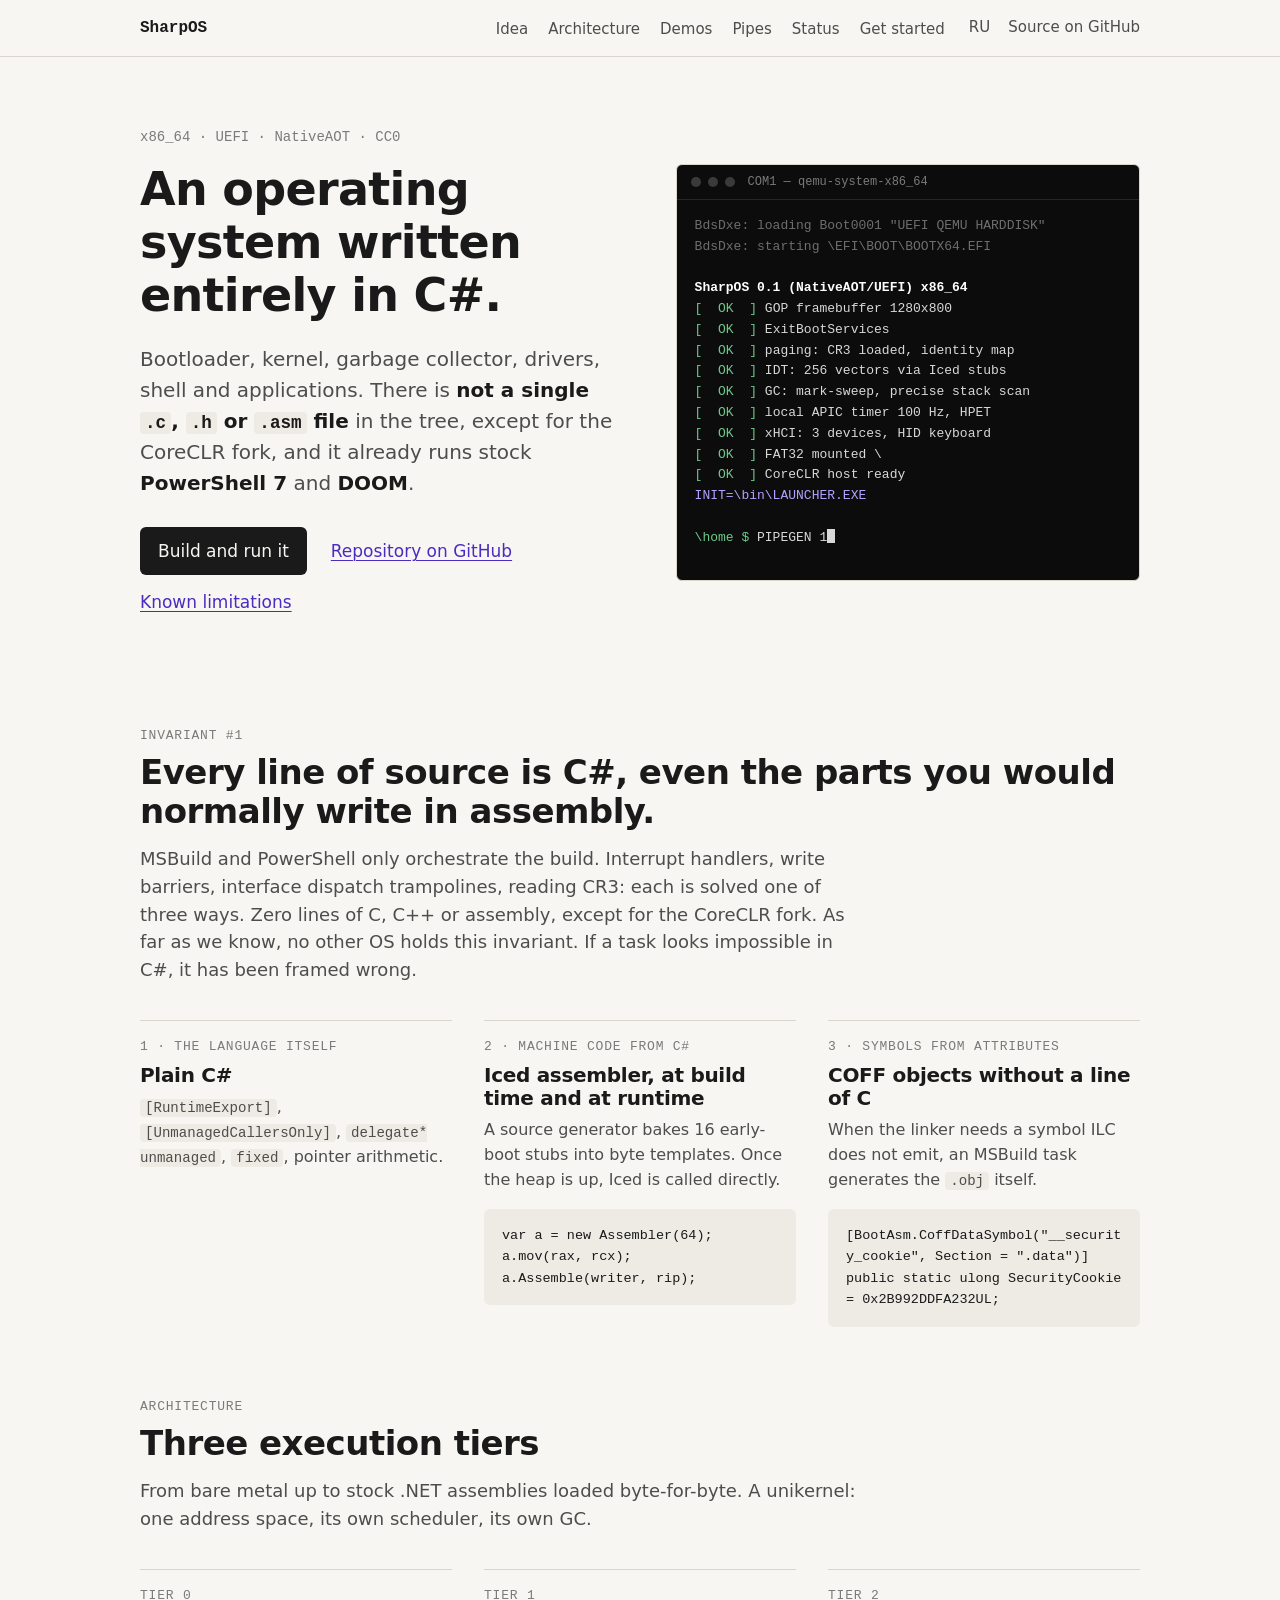
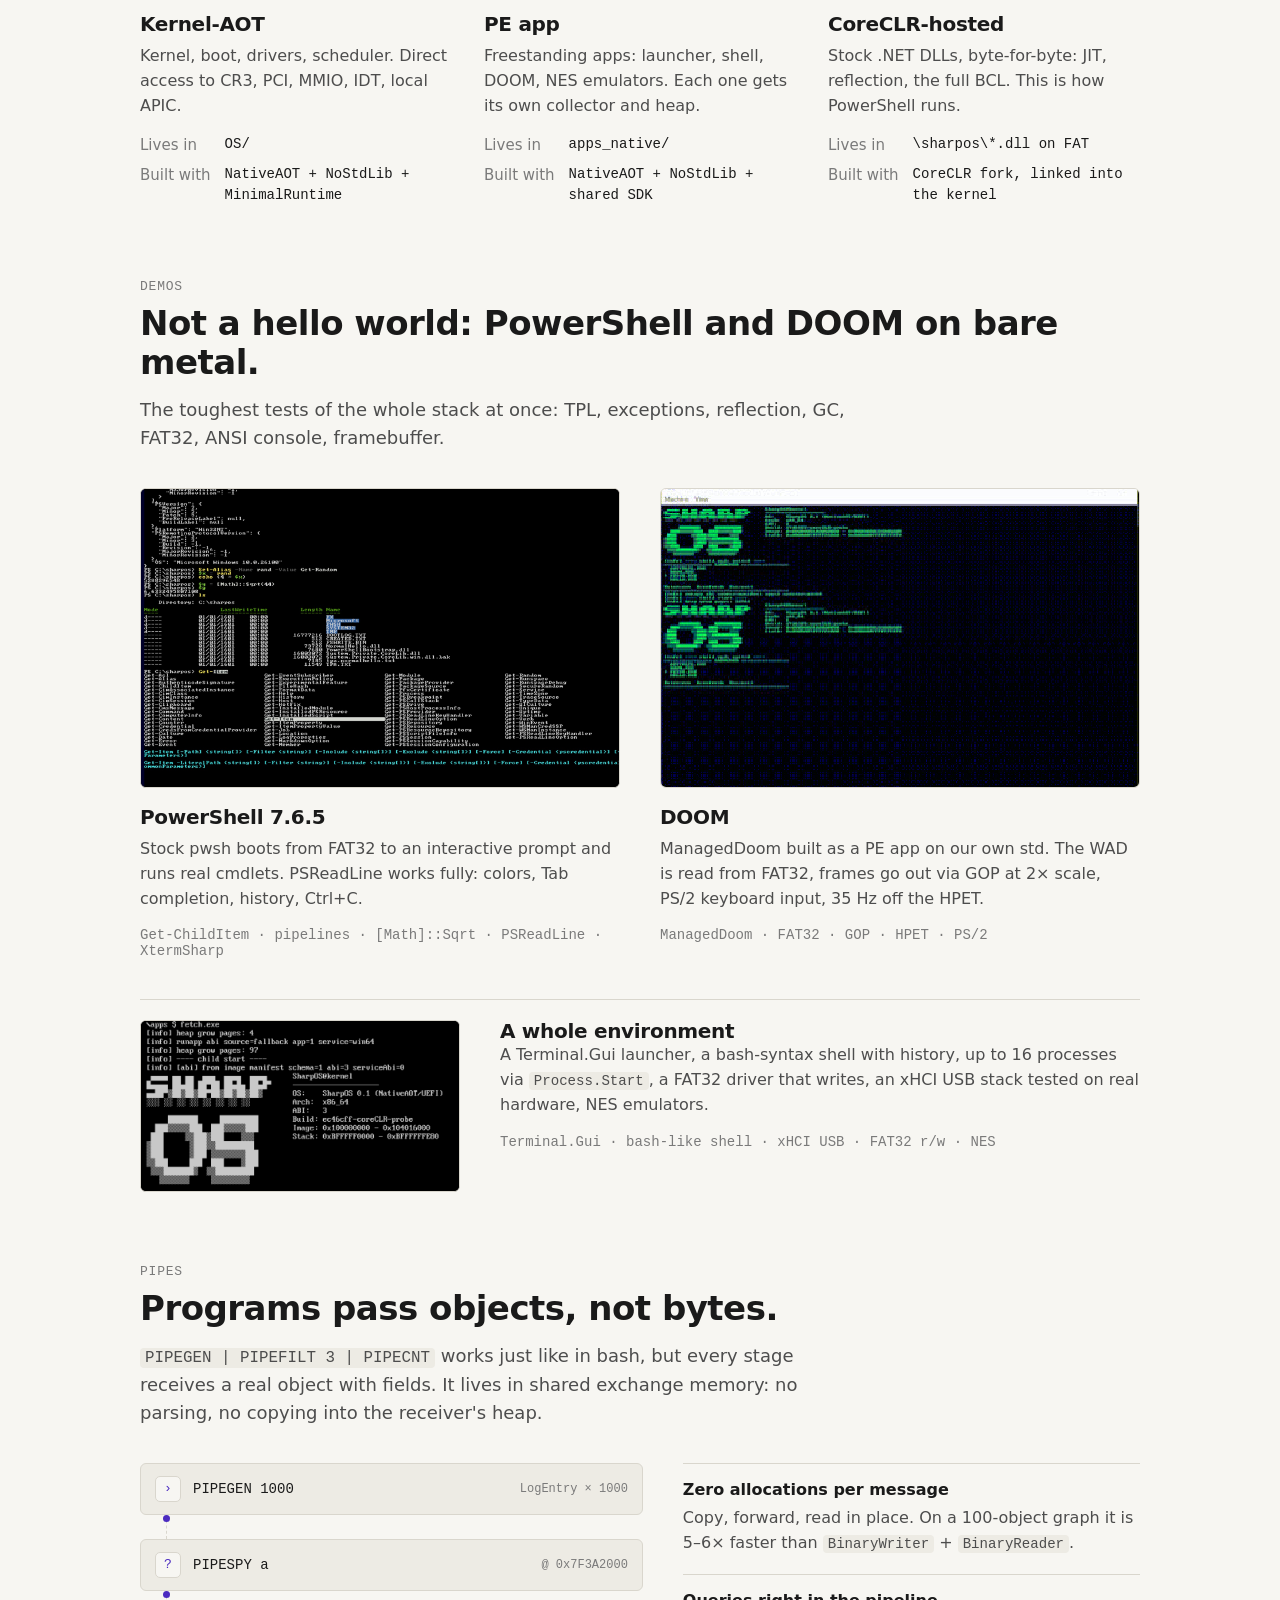
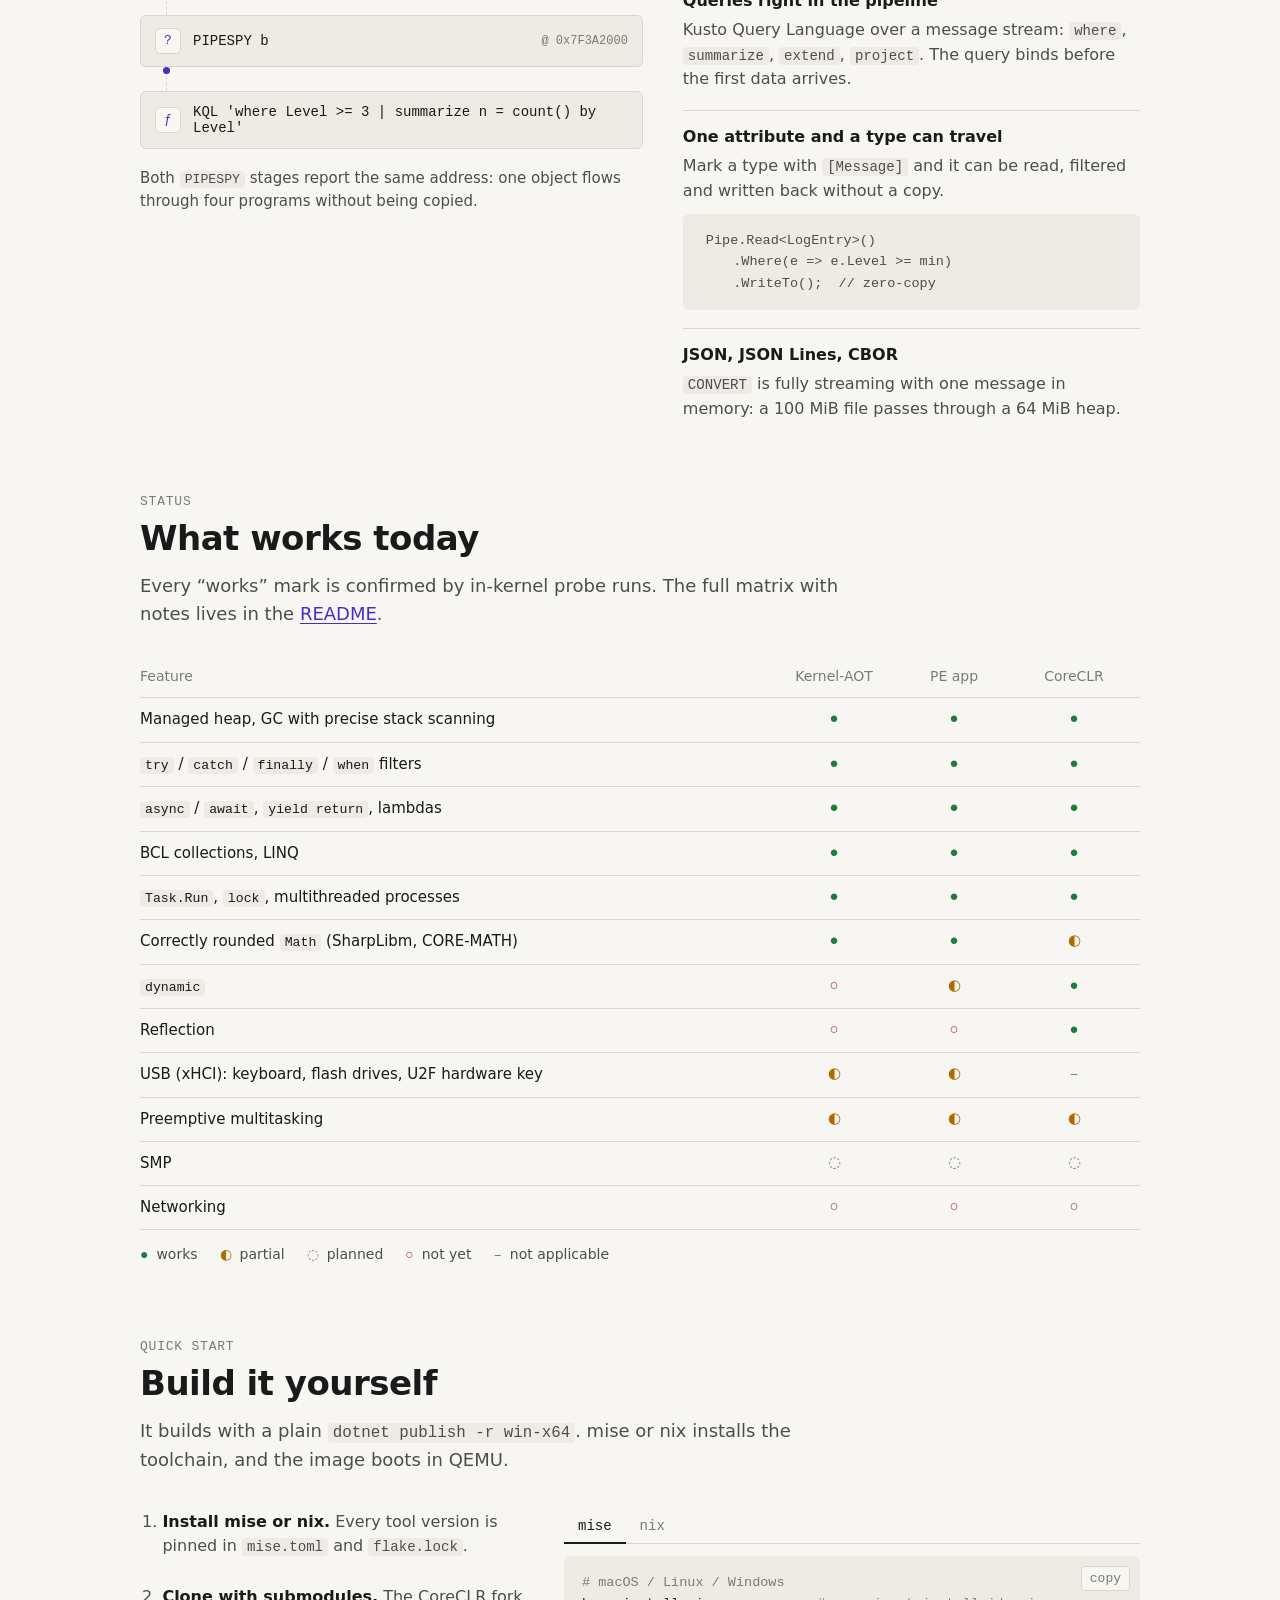
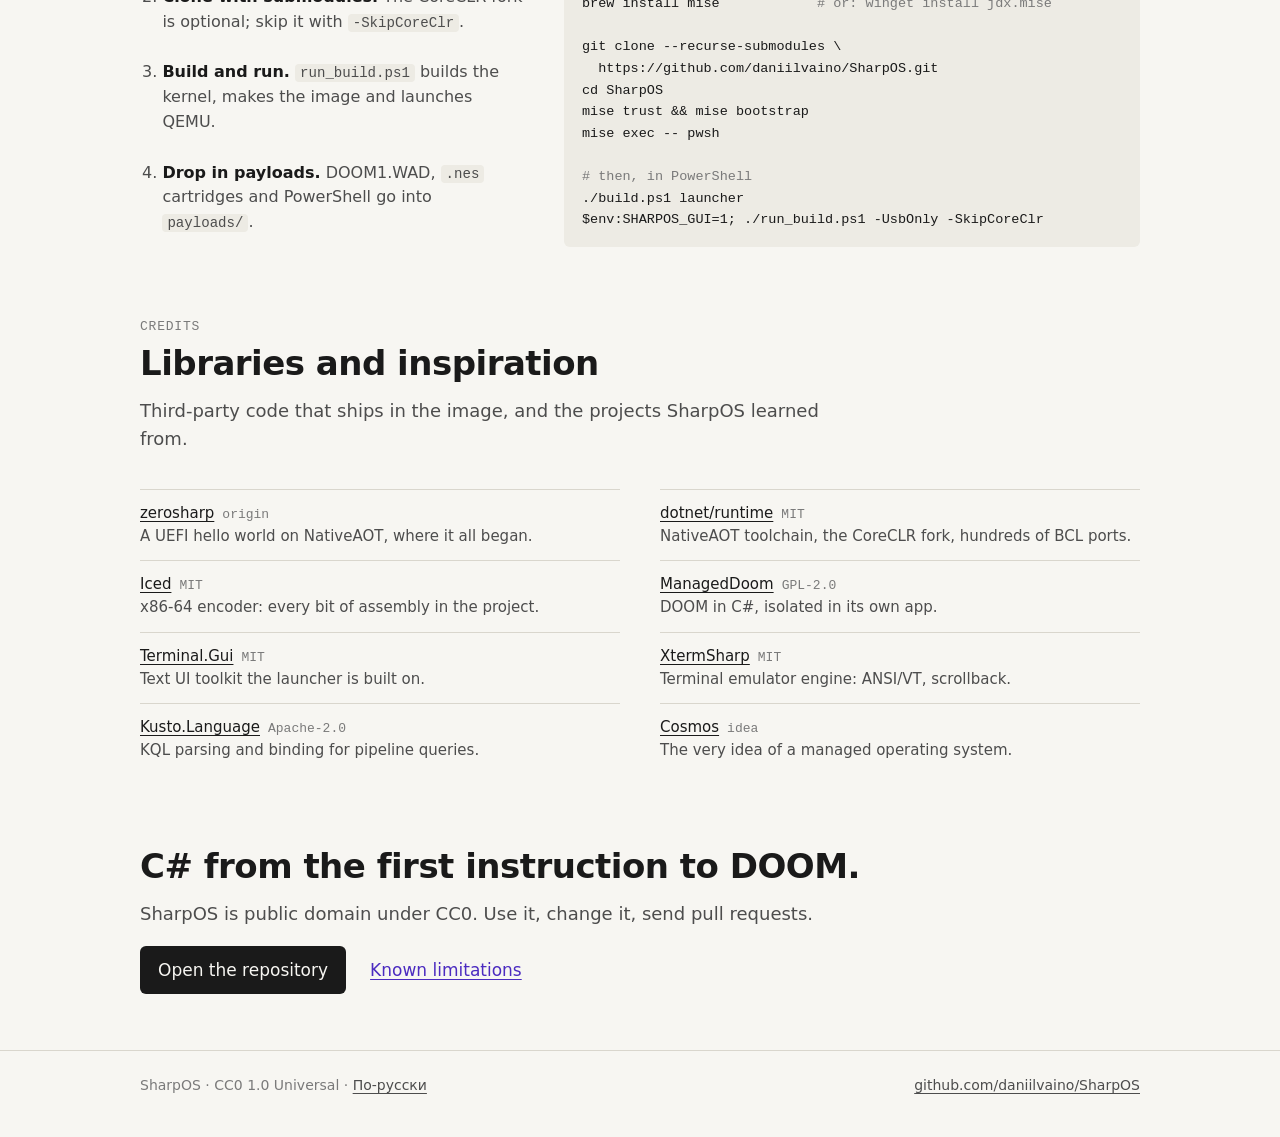
==== index.html @ cf0b775a "Bring back animations: typed boot log, scroll reveal, pipe flow Hero is two columns again with the b" ====
<!doctype html>
<html lang="en">
<head>
<meta charset="utf-8">
<meta name="viewport" content="width=device-width, initial-scale=1">
<title>SharpOS — an operating system written entirely in C#</title>
<meta name="description" content="An experimental x86-64 OS written entirely in C#: UEFI boot, NativeAOT kernel, its own GC, apps and object pipes. Runs stock PowerShell 7 and DOOM.">
<meta name="theme-color" content="#f7f6f2" media="(prefers-color-scheme: light)">
<meta name="theme-color" content="#151515" media="(prefers-color-scheme: dark)">
<meta property="og:title" content="SharpOS — an operating system written entirely in C#">
<meta property="og:description" content="Not a single .c, .h or .asm file. UEFI, a NativeAOT kernel, its own GC, and it runs PowerShell 7 and DOOM.">
<meta property="og:image" content="https://sharpos.net/media/screenshot.png">
<meta property="og:url" content="https://sharpos.net/">
<meta property="og:type" content="website">
<meta property="og:locale" content="en_US">
<meta name="twitter:card" content="summary_large_image">
<link rel="icon" href="data:image/svg+xml,%3Csvg xmlns='http://www.w3.org/2000/svg' viewBox='0 0 32 32'%3E%3Crect width='32' height='32' rx='6' fill='%231a1a1a'/%3E%3Ctext x='16' y='23' font-family='monospace' font-size='20' font-weight='700' text-anchor='middle' fill='%23ffffff'%3E%23%3C/text%3E%3C/svg%3E">
<link rel="canonical" href="https://sharpos.net/">
<link rel="alternate" hreflang="en" href="https://sharpos.net/">
<link rel="alternate" hreflang="ru" href="https://sharpos.net/ru/">
<link rel="alternate" hreflang="x-default" href="https://sharpos.net/">
<link rel="stylesheet" href="assets/site.css">
</head>
<body>

<nav class="nav">
  <div class="wrap">
    <a class="brand" href="#top">SharpOS</a>
    <ul>
      <li><a href="#why">Idea</a></li>
      <li><a href="#tiers">Architecture</a></li>
      <li><a href="#runs">Demos</a></li>
      <li><a href="#pipes">Pipes</a></li>
      <li><a href="#status">Status</a></li>
      <li><a href="#start">Get started</a></li>
    </ul>
    <div class="side">
      <a href="ru/" hreflang="ru" lang="ru" title="Русская версия">RU</a>
      <a href="https://github.com/daniilvaino/SharpOS"><span class="gh-text">Source on </span>GitHub</a>
    </div>
  </div>
</nav>

<header class="hero" id="top">
  <div class="wrap">
    <div class="hero-grid">
      <div>
        <div class="eyebrow">x86_64 · UEFI · NativeAOT · CC0</div>
        <h1>An operating system written entirely in C#.</h1>
        <p class="lead">Bootloader, kernel, garbage collector, drivers, shell and applications. There is <strong>not a single <code>.c</code>, <code>.h</code> or <code>.asm</code> file</strong> in the tree, except for the CoreCLR fork, and it already runs stock <strong>PowerShell 7</strong> and <strong>DOOM</strong>.</p>
        <div class="actions">
          <a class="btn" href="#start">Build and run it</a>
          <a href="https://github.com/daniilvaino/SharpOS">Repository on GitHub</a>
          <a href="https://github.com/daniilvaino/SharpOS/blob/main/limits.md">Known limitations</a>
        </div>
      </div>
      <div class="term" aria-label="SharpOS boot log">
        <div class="term-bar"><i></i><i></i><i></i><span>COM1 — qemu-system-x86_64</span></div>
        <pre id="boot"></pre>
      </div>
    </div>
  </div>
</header>

<main>

<section id="why">
  <div class="wrap rv">
    <div class="label">Invariant #1</div>
    <h2>Every line of source is C#, even the parts you would normally write in assembly.</h2>
    <p>MSBuild and PowerShell only orchestrate the build. Interrupt handlers, write barriers, interface dispatch trampolines, reading CR3: each is solved one of three ways. Zero lines of C, C++ or assembly, except for the CoreCLR fork. As far as we know, no other OS holds this invariant. If a task looks impossible in C#, it has been framed wrong.</p>
    <div class="cols">
      <div>
        <div class="label">1 · The language itself</div>
        <h3>Plain C#</h3>
        <p><code>[RuntimeExport]</code>, <code>[UnmanagedCallersOnly]</code>, <code>delegate* unmanaged</code>, <code>fixed</code>, pointer arithmetic.</p>
      </div>
      <div>
        <div class="label">2 · Machine code from C#</div>
        <h3>Iced assembler, at build time and at runtime</h3>
        <p>A source generator bakes 16 early-boot stubs into byte templates. Once the heap is up, Iced is called directly.</p>
<pre><code>var a = new Assembler(64);
a.mov(rax, rcx);
a.Assemble(writer, rip);</code></pre>
      </div>
      <div>
        <div class="label">3 · Symbols from attributes</div>
        <h3>COFF objects without a line of C</h3>
        <p>When the linker needs a symbol ILC does not emit, an MSBuild task generates the <code>.obj</code> itself.</p>
<pre><code>[BootAsm.CoffDataSymbol("__security_cookie", Section = ".data")]
public static ulong SecurityCookie = 0x2B992DDFA232UL;</code></pre>
      </div>
    </div>
  </div>
</section>

<section id="tiers">
  <div class="wrap rv">
    <div class="label">Architecture</div>
    <h2>Three execution tiers</h2>
    <p>From bare metal up to stock .NET assemblies loaded byte-for-byte. A unikernel: one address space, its own scheduler, its own GC.</p>
    <div class="cols">
      <div>
        <div class="label">Tier 0</div>
        <h3>Kernel-AOT</h3>
        <p>Kernel, boot, drivers, scheduler. Direct access to CR3, PCI, MMIO, IDT, local APIC.</p>
        <dl class="kv"><dt>Lives in</dt><dd>OS/</dd><dt>Built with</dt><dd>NativeAOT + NoStdLib + MinimalRuntime</dd></dl>
      </div>
      <div>
        <div class="label">Tier 1</div>
        <h3>PE app</h3>
        <p>Freestanding apps: launcher, shell, DOOM, NES emulators. Each one gets its own collector and heap.</p>
        <dl class="kv"><dt>Lives in</dt><dd>apps_native/</dd><dt>Built with</dt><dd>NativeAOT + NoStdLib + shared SDK</dd></dl>
      </div>
      <div>
        <div class="label">Tier 2</div>
        <h3>CoreCLR-hosted</h3>
        <p>Stock .NET DLLs, byte-for-byte: JIT, reflection, the full BCL. This is how PowerShell runs.</p>
        <dl class="kv"><dt>Lives in</dt><dd>\sharpos\*.dll on FAT</dd><dt>Built with</dt><dd>CoreCLR fork, linked into the kernel</dd></dl>
      </div>
    </div>
  </div>
</section>

<section id="runs">
  <div class="wrap rv">
    <div class="label">Demos</div>
    <h2>Not a hello world: PowerShell and DOOM on bare metal.</h2>
    <p>The toughest tests of the whole stack at once: TPL, exceptions, reflection, GC, FAT32, ANSI console, framebuffer.</p>
    <div class="demos">
      <figure class="demo rv">
        <div class="frame"><img src="media/pwsh.jpg" alt="PowerShell 7.6.5 running on SharpOS: Get-ChildItem, tab completion, variables" loading="lazy" width="1600" height="997"></div>
        <h3>PowerShell 7.6.5</h3>
        <p>Stock pwsh boots from FAT32 to an interactive prompt and runs real cmdlets. PSReadLine works fully: colors, Tab completion, history, Ctrl+C.</p>
        <div class="tags">Get-ChildItem · pipelines · [Math]::Sqrt · PSReadLine · XtermSharp</div>
      </figure>
      <figure class="demo rv">
        <div class="frame"><video src="media/doom.mp4" poster="media/doom_poster.jpg" autoplay muted loop playsinline width="386" height="262" aria-label="DOOM running on SharpOS"></video></div>
        <h3>DOOM</h3>
        <p>ManagedDoom built as a PE app on our own std. The WAD is read from FAT32, frames go out via GOP at 2× scale, PS/2 keyboard input, 35 Hz off the HPET.</p>
        <div class="tags">ManagedDoom · FAT32 · GOP · HPET · PS/2</div>
      </figure>
      <figure class="demo wide rv">
        <div class="frame"><img src="media/screenshot.png" alt="SharpOS launcher and fetch.exe output" loading="lazy" width="1600" height="855"></div>
        <div>
          <h3>A whole environment</h3>
          <p>A Terminal.Gui launcher, a bash-syntax shell with history, up to 16 processes via <code>Process.Start</code>, a FAT32 driver that writes, an xHCI USB stack tested on real hardware, NES emulators.</p>
          <div class="tags">Terminal.Gui · bash-like shell · xHCI USB · FAT32 r/w · NES</div>
        </div>
      </figure>
    </div>
  </div>
</section>

<section id="pipes">
  <div class="wrap rv">
    <div class="label">Pipes</div>
    <h2>Programs pass objects, not bytes.</h2>
    <p><code>PIPEGEN | PIPEFILT 3 | PIPECNT</code> works just like in bash, but every stage receives a real object with fields. It lives in shared exchange memory: no parsing, no copying into the receiver's heap.</p>
    <div class="pipes">
      <div class="flow">
        <div class="stage"><span class="ic">›</span>PIPEGEN 1000<small>LogEntry × 1000</small></div>
        <div class="conn"></div>
        <div class="stage"><span class="ic">?</span>PIPESPY a<small>@ 0x7F3A2000</small></div>
        <div class="conn"></div>
        <div class="stage"><span class="ic">?</span>PIPESPY b<small>@ 0x7F3A2000</small></div>
        <div class="conn"></div>
        <div class="stage"><span class="ic">ƒ</span>KQL 'where Level &gt;= 3 | summarize n = count() by Level'</div>
        <p class="note">Both <code>PIPESPY</code> stages report the same address: one object flows through four programs without being copied.</p>
      </div>
      <ul class="list">
        <li><b>Zero allocations per message</b>Copy, forward, read in place. On a 100-object graph it is 5–6× faster than <code>BinaryWriter</code> + <code>BinaryReader</code>.</li>
        <li><b>Queries right in the pipeline</b>Kusto Query Language over a message stream: <code>where</code>, <code>summarize</code>, <code>extend</code>, <code>project</code>. The query binds before the first data arrives.</li>
        <li><b>One attribute and a type can travel</b>Mark a type with <code>[Message]</code> and it can be read, filtered and written back without a copy.
<pre><code>Pipe.Read&lt;LogEntry&gt;()
    .Where(e =&gt; e.Level &gt;= min)
    .WriteTo();  // zero-copy</code></pre></li>
        <li><b>JSON, JSON Lines, CBOR</b><code>CONVERT</code> is fully streaming with one message in memory: a 100 MiB file passes through a 64 MiB heap.</li>
      </ul>
    </div>
  </div>
</section>

<section id="status">
  <div class="wrap rv">
    <div class="label">Status</div>
    <h2>What works today</h2>
    <p>Every “works” mark is confirmed by in-kernel probe runs. The full matrix with notes lives in the <a href="https://github.com/daniilvaino/SharpOS#readme">README</a>.</p>
    <div class="table-scroll">
      <table>
        <thead><tr><th>Feature</th><th>Kernel-AOT</th><th>PE app</th><th>CoreCLR</th></tr></thead>
        <tbody>
          <tr><td>Managed heap, GC with precise stack scanning</td><td class="s s-y">●</td><td class="s s-y">●</td><td class="s s-y">●</td></tr>
          <tr><td><code>try</code> / <code>catch</code> / <code>finally</code> / <code>when</code> filters</td><td class="s s-y">●</td><td class="s s-y">●</td><td class="s s-y">●</td></tr>
          <tr><td><code>async</code> / <code>await</code>, <code>yield return</code>, lambdas</td><td class="s s-y">●</td><td class="s s-y">●</td><td class="s s-y">●</td></tr>
          <tr><td>BCL collections, LINQ</td><td class="s s-y">●</td><td class="s s-y">●</td><td class="s s-y">●</td></tr>
          <tr><td><code>Task.Run</code>, <code>lock</code>, multithreaded processes</td><td class="s s-y">●</td><td class="s s-y">●</td><td class="s s-y">●</td></tr>
          <tr><td>Correctly rounded <code>Math</code> (SharpLibm, CORE-MATH)</td><td class="s s-y">●</td><td class="s s-y">●</td><td class="s s-p">◐</td></tr>
          <tr><td><code>dynamic</code></td><td class="s s-n">○</td><td class="s s-p">◐</td><td class="s s-y">●</td></tr>
          <tr><td>Reflection</td><td class="s s-n">○</td><td class="s s-n">○</td><td class="s s-y">●</td></tr>
          <tr><td>USB (xHCI): keyboard, flash drives, U2F hardware key</td><td class="s s-p">◐</td><td class="s s-p">◐</td><td class="s s-x">–</td></tr>
          <tr><td>Preemptive multitasking</td><td class="s s-p">◐</td><td class="s s-p">◐</td><td class="s s-p">◐</td></tr>
          <tr><td>SMP</td><td class="s s-l">◌</td><td class="s s-l">◌</td><td class="s s-l">◌</td></tr>
          <tr><td>Networking</td><td class="s s-n">○</td><td class="s s-n">○</td><td class="s s-n">○</td></tr>
        </tbody>
      </table>
    </div>
    <div class="legend">
      <span class="s-y">works</span>
      <span class="s-p">partial</span>
      <span class="s-l">planned</span>
      <span class="s-n">not yet</span>
      <span class="s-x">not applicable</span>
    </div>
  </div>
</section>

<section id="start">
  <div class="wrap rv">
    <div class="label">Quick start</div>
    <h2>Build it yourself</h2>
    <p>It builds with a plain <code>dotnet publish -r win-x64</code>. mise or nix installs the toolchain, and the image boots in QEMU.</p>
    <div class="start">
      <ol class="steps">
        <li><b>Install mise or nix.</b> Every tool version is pinned in <code>mise.toml</code> and <code>flake.lock</code>.</li>
        <li><b>Clone with submodules.</b> The CoreCLR fork is optional; skip it with <code>-SkipCoreClr</code>.</li>
        <li><b>Build and run.</b> <code>run_build.ps1</code> builds the kernel, makes the image and launches QEMU.</li>
        <li><b>Drop in payloads.</b> DOOM1.WAD, <code>.nes</code> cartridges and PowerShell go into <code>payloads/</code>.</li>
      </ol>
      <div>
        <div class="tabs" role="tablist" aria-label="Toolchain">
          <button role="tab" aria-selected="true" data-t="mise">mise</button>
          <button role="tab" aria-selected="false" data-t="nix">nix</button>
        </div>
        <div class="panel on" id="p-mise">
          <button class="copy" data-done="copied" data-fail="failed">copy</button>
<pre><code><span class="cm"># macOS / Linux / Windows</span>
brew install mise            <span class="cm"># or: winget install jdx.mise</span>

git clone --recurse-submodules \
  https://github.com/daniilvaino/SharpOS.git
cd SharpOS
mise trust &amp;&amp; mise bootstrap
mise exec -- pwsh

<span class="cm"># then, in PowerShell</span>
./build.ps1 launcher
$env:SHARPOS_GUI=1; ./run_build.ps1 -UsbOnly -SkipCoreClr</code></pre>
        </div>
        <div class="panel" id="p-nix">
          <button class="copy" data-done="copied" data-fail="failed">copy</button>
<pre><code><span class="cm"># NixOS or any Linux with flakes enabled</span>
git clone --recurse-submodules \
  https://github.com/daniilvaino/SharpOS.git
cd SharpOS
nix develop --command pwsh

<span class="cm"># then, in PowerShell</span>
./build.ps1 launcher
$env:SHARPOS_GUI=1; ./run_build.ps1 -UsbOnly -SkipCoreClr</code></pre>
        </div>
      </div>
    </div>
  </div>
</section>

<section id="credits">
  <div class="wrap rv">
    <div class="label">Credits</div>
    <h2>Libraries and inspiration</h2>
    <p>Third-party code that ships in the image, and the projects SharpOS learned from.</p>
    <ul class="credits">
      <li><a href="https://github.com/MichalStrehovsky/zerosharp">zerosharp</a><small>origin</small><br>A UEFI hello world on NativeAOT, where it all began.</li>
      <li><a href="https://github.com/dotnet/runtime">dotnet/runtime</a><small>MIT</small><br>NativeAOT toolchain, the CoreCLR fork, hundreds of BCL ports.</li>
      <li><a href="https://github.com/icedland/iced">Iced</a><small>MIT</small><br>x86-64 encoder: every bit of assembly in the project.</li>
      <li><a href="https://github.com/sinshu/managed-doom">ManagedDoom</a><small>GPL-2.0</small><br>DOOM in C#, isolated in its own app.</li>
      <li><a href="https://github.com/gui-cs/Terminal.Gui">Terminal.Gui</a><small>MIT</small><br>Text UI toolkit the launcher is built on.</li>
      <li><a href="https://github.com/migueldeicaza/XtermSharp">XtermSharp</a><small>MIT</small><br>Terminal emulator engine: ANSI/VT, scrollback.</li>
      <li><a href="https://github.com/microsoft/Kusto-Query-Language">Kusto.Language</a><small>Apache-2.0</small><br>KQL parsing and binding for pipeline queries.</li>
      <li><a href="https://github.com/CosmosOS/Cosmos">Cosmos</a><small>idea</small><br>The very idea of a managed operating system.</li>
    </ul>
  </div>
</section>

<section class="end">
  <div class="wrap rv">
    <h2>C# from the first instruction to DOOM.</h2>
    <p>SharpOS is public domain under CC0. Use it, change it, send pull requests.</p>
    <div class="actions">
      <a class="btn" href="https://github.com/daniilvaino/SharpOS">Open the repository</a>
      <a href="https://github.com/daniilvaino/SharpOS/blob/main/limits.md">Known limitations</a>
    </div>
  </div>
</section>

</main>

<footer>
  <div class="wrap">
    <span>SharpOS · CC0 1.0 Universal · <a href="ru/" hreflang="ru" lang="ru">По-русски</a></span>
    <a href="https://github.com/daniilvaino/SharpOS">github.com/daniilvaino/SharpOS</a>
  </div>
</footer>
<script src="assets/site.js"></script>
</body>
</html>
---- assets/site.css ----
:root {
  --bg: #f7f6f2;
  --bg-code: #edebe4;
  --fg: #1a1a1a;
  --fg-2: #4d4d4d;
  --fg-3: #7a7a7a;
  --line: #d9d6cd;
  --accent: #4b2bc0;
  --ok: #1f7a3f;
  --part: #b26a00;
  --no: #a33;
  --sans: system-ui, -apple-system, "Segoe UI", Roboto, "Helvetica Neue", Arial, sans-serif;
  --mono: ui-monospace, "SF Mono", Menlo, Consolas, "Liberation Mono", monospace;
  --max: 1040px;
  color-scheme: light dark;
}
@media (prefers-color-scheme: dark) {
  :root {
    --bg: #151515;
    --bg-code: #1f1f1f;
    --fg: #e6e6e6;
    --fg-2: #b4b4b4;
    --fg-3: #808080;
    --line: #2e2e2e;
    --accent: #b3a1ff;
    --ok: #6cc98a;
    --part: #e0a74a;
    --no: #e07a7a;
  }
}

* { box-sizing: border-box; }
html { -webkit-text-size-adjust: 100%; }
body {
  margin: 0;
  background: var(--bg);
  color: var(--fg);
  font: 17px/1.55 var(--sans);
  overflow-x: clip;
}
img, video { max-width: 100%; height: auto; display: block; }
a { color: var(--accent); text-decoration: underline; text-underline-offset: 3px; text-decoration-thickness: 1px; }
a:hover { text-decoration-thickness: 2px; }
code, pre, kbd { font-family: var(--mono); font-size: 0.88em; }
p code, li code, td code, dd code { background: var(--bg-code); padding: 1px 5px; border-radius: 4px; }
pre { margin: 0; background: var(--bg-code); padding: 16px 18px; border-radius: 6px; overflow-x: auto; line-height: 1.6; font-size: 13.5px; }
pre code { font-size: inherit; }
h1, h2, h3 { margin: 0; line-height: 1.15; letter-spacing: -0.015em; font-weight: 600; }
h1 { font-size: clamp(32px, 4.2vw, 46px); }
h2 { font-size: clamp(26px, 3.2vw, 34px); margin-bottom: 14px; }
h3 { font-size: 20px; margin-bottom: 8px; }
p { margin: 0 0 1em; }
.wrap { max-width: var(--max); margin: 0 auto; padding: 0 20px; }

/* nav */
.nav { border-bottom: 1px solid var(--line); }
.nav .wrap { display: flex; align-items: center; gap: 24px; height: 56px; }
.brand { font-weight: 600; text-decoration: none; color: var(--fg); font-family: var(--mono); font-size: 16px; }
.nav ul { display: flex; gap: 20px; list-style: none; margin: 0 0 0 auto; padding: 0; overflow-x: auto; white-space: nowrap; }
.nav ul a, .nav .side a { color: var(--fg-2); text-decoration: none; font-size: 15px; }
.nav ul a:hover, .nav .side a:hover { color: var(--fg); text-decoration: underline; }
.nav .side { display: flex; gap: 18px; flex: none; }

/* hero */
.hero { padding: 72px 0 40px; }
.hero .eyebrow { font: 14px var(--mono); color: var(--fg-3); margin-bottom: 18px; }
.hero .lead { font-size: 20px; color: var(--fg-2); max-width: 38em; margin: 22px 0 28px; }
.hero .lead strong { color: var(--fg); font-weight: 600; }
.actions { display: flex; flex-wrap: wrap; gap: 14px 24px; align-items: center; }
.btn { display: inline-block; background: var(--fg); color: var(--bg); padding: 11px 18px; border-radius: 6px; text-decoration: none; font-weight: 500; }
.btn:hover { text-decoration: none; opacity: 0.88; }
.hero-grid { display: grid; grid-template-columns: minmax(0, 1.05fr) minmax(0, 1fr); gap: 48px; align-items: center; }

/* terminal */
.term { background: #0c0c0c; color: #d8d8d8; border: 1px solid var(--line); border-radius: 6px; overflow: hidden; }
.term-bar { display: flex; align-items: center; gap: 7px; padding: 10px 14px; border-bottom: 1px solid #262626; font: 12px var(--mono); color: #7a7a7a; }
.term-bar i { width: 10px; height: 10px; border-radius: 50%; background: #3a3a3a; }
.term-bar span { margin-left: 6px; }
.term pre { margin: 0; padding: 16px 18px; background: none; border-radius: 0; font-size: 13px; line-height: 1.6; height: 380px; overflow: hidden; white-space: pre-wrap; word-break: break-word; }
.c-ok { color: #6cc98a; } .c-dim { color: #6e6e6e; } .c-p { color: #b3a1ff; } .c-w { color: #e0a74a; } .c-b { color: #fff; font-weight: 600; }
.cur { display: inline-block; width: 8px; height: 14px; background: #d8d8d8; vertical-align: -2px; animation: blink 1s steps(1) infinite; }
@keyframes blink { 50% { opacity: 0; } }
figure { margin: 0; }
figcaption { font-size: 14px; color: var(--fg-3); margin-top: 10px; }
.frame { border: 1px solid var(--line); border-radius: 6px; overflow: hidden; background: #000; }


/* sections */
section { padding: 72px 0 0; }
section + section { margin-top: 0; }
section > .wrap > h2 + p, .intro { color: var(--fg-2); max-width: 40em; font-size: 18px; }
.label { font: 13px var(--mono); color: var(--fg-3); text-transform: uppercase; letter-spacing: 0.06em; margin-bottom: 10px; }
.cols { display: grid; grid-template-columns: repeat(3, 1fr); gap: 32px; margin-top: 36px; }
.cols > div { border-top: 1px solid var(--line); padding-top: 18px; }
.cols p { color: var(--fg-2); font-size: 16px; }
.cols pre, .pipes pre, .list pre { white-space: pre-wrap; overflow-wrap: anywhere; }
.cols pre { margin-top: 12px; }
dl { margin: 0; }
dl.kv { display: grid; grid-template-columns: max-content 1fr; gap: 6px 14px; font-size: 15px; }
dl.kv dt { color: var(--fg-3); }
dl.kv dd { margin: 0; font-family: var(--mono); font-size: 14px; }

/* demos */
.demos { display: grid; grid-template-columns: 1fr 1fr; gap: 40px; margin-top: 36px; }
.demos .wide { grid-column: 1 / -1; display: grid; grid-template-columns: 1fr 2fr; gap: 20px 40px; border-top: 1px solid var(--line); padding-top: 20px; }
.demos .wide h3 { margin: 0; }
.demo p { color: var(--fg-2); font-size: 16px; }
.demo .frame { margin-bottom: 18px; aspect-ratio: 16 / 10; }
.demo .frame img, .demo .frame video { width: 100%; height: 100%; object-fit: cover; object-position: top left; }
.demo .frame video { image-rendering: pixelated; object-position: center; }
.wide .frame { aspect-ratio: auto; margin: 0; }
.tags { font: 14px var(--mono); color: var(--fg-3); }

/* pipes */
.pipes { display: grid; grid-template-columns: 1.1fr 1fr; gap: 40px; margin-top: 36px; align-items: start; }
.flow { display: flex; flex-direction: column; }
.stage { display: flex; align-items: center; gap: 12px; padding: 12px 14px; border: 1px solid var(--line); border-radius: 6px; background: var(--bg-code); font: 500 14px var(--mono); }
.stage .ic { width: 26px; height: 26px; border-radius: 5px; display: grid; place-items: center; background: var(--bg); border: 1px solid var(--line); color: var(--accent); flex: none; font-size: 13px; }
.stage small { margin-left: auto; color: var(--fg-3); font-size: 12px; text-align: right; }
.conn { height: 24px; margin-left: 26px; border-left: 1px dashed var(--line); position: relative; }
.conn::after { content: ""; position: absolute; left: -4px; top: 0; width: 7px; height: 7px; border-radius: 50%; background: var(--accent); animation: drop 1.6s linear infinite; }
@keyframes drop { from { top: -4px; opacity: 0; } 20% { opacity: 1; } 80% { opacity: 1; } to { top: 20px; opacity: 0; } }
.pipes .note { font-size: 15px; color: var(--fg-2); margin-top: 18px; }
.list { margin: 0; padding: 0; list-style: none; display: grid; gap: 18px; }
.list li { border-top: 1px solid var(--line); padding-top: 14px; font-size: 16px; color: var(--fg-2); }
.list b { display: block; color: var(--fg); font-weight: 600; margin-bottom: 4px; }
.list pre { margin-top: 10px; }

/* status table */
.table-scroll { overflow-x: auto; margin-top: 28px; }
table { width: 100%; border-collapse: collapse; font-size: 15px; }
th, td { padding: 10px 12px 10px 0; text-align: left; border-bottom: 1px solid var(--line); vertical-align: top; }
th { font-weight: 500; color: var(--fg-3); font-size: 14px; }
th:not(:first-child), td:not(:first-child) { text-align: center; width: 120px; }
td.s { font-family: var(--mono); font-size: 15px; }
.s-y { color: var(--ok); }
.s-p { color: var(--part); }
.s-n { color: var(--no); }
.s-l, .s-x { color: var(--fg-3); }
.legend { display: flex; flex-wrap: wrap; gap: 8px 22px; margin-top: 14px; font-size: 14px; color: var(--fg-2); }
.legend span::before { font-family: var(--mono); margin-right: 8px; }
.legend .s-y::before { content: "●"; color: var(--ok); }
.legend .s-p::before { content: "◐"; color: var(--part); }
.legend .s-n::before { content: "○"; color: var(--no); }
.legend .s-l::before { content: "◌"; color: var(--fg-3); }
.legend .s-x::before { content: "–"; color: var(--fg-3); }
.legend span { color: var(--fg-2); }

/* quickstart */
.start { display: grid; grid-template-columns: 1fr 1.5fr; gap: 40px; margin-top: 36px; }
.steps { margin: 0; padding-left: 1.4em; color: var(--fg-2); font-size: 16px; display: grid; gap: 14px; }
.steps b { color: var(--fg); font-weight: 600; }
.tabs { display: flex; gap: 0; margin-bottom: 12px; border-bottom: 1px solid var(--line); }
.tabs button { all: unset; cursor: pointer; padding: 8px 14px; font: 500 14px var(--mono); color: var(--fg-3); border-bottom: 2px solid transparent; margin-bottom: -1px; }
.tabs button[aria-selected="true"] { color: var(--fg); border-bottom-color: var(--fg); }
.tabs button:focus-visible { outline: 2px solid var(--accent); outline-offset: 2px; }
.panel { display: none; position: relative; }
.panel.on { display: block; }
.copy { all: unset; position: absolute; top: 10px; right: 10px; cursor: pointer; font: 13px var(--mono); color: var(--fg-3); padding: 4px 8px; border: 1px solid var(--line); border-radius: 4px; background: var(--bg); }
.copy:hover { color: var(--fg); }
.copy:focus-visible { outline: 2px solid var(--accent); }
.panel pre { padding-right: 90px; }
.cm { color: var(--fg-3); }

/* credits */
.credits { margin: 36px 0 0; padding: 0; list-style: none; display: grid; grid-template-columns: 1fr 1fr; gap: 0 40px; }
.credits li { border-top: 1px solid var(--line); padding: 12px 0; font-size: 15px; color: var(--fg-2); }
.credits a { color: var(--fg); font-weight: 500; }
.credits small { font: 13px var(--mono); color: var(--fg-3); margin-left: 8px; }

/* end */
.end { padding: 72px 0 56px; }
.end p { font-size: 18px; max-width: 40em; }
footer { border-top: 1px solid var(--line); padding: 24px 0 40px; font-size: 14px; color: var(--fg-3); }
footer .wrap { display: flex; flex-wrap: wrap; justify-content: space-between; gap: 10px 24px; }
footer a { color: var(--fg-2); }

/* reveal on scroll */
.js .rv { opacity: 0; transform: translateY(18px); transition: opacity .7s cubic-bezier(.2,.7,.2,1), transform .7s cubic-bezier(.2,.7,.2,1); }
.js .rv.in { opacity: 1; transform: none; }
@media (prefers-reduced-motion: reduce) { .js .rv { opacity: 1; transform: none; transition: none; } .cur, .conn::after { animation: none; } }

/* responsive */
.cols > *, .demos > *, .pipes > *, .start > *, .wide > *, .hero-grid > * { min-width: 0; }
@media (max-width: 900px) {
  .cols { grid-template-columns: 1fr; gap: 24px; }
  .demos, .pipes, .start, .demos .wide { grid-template-columns: 1fr; gap: 28px; }
  .credits { grid-template-columns: 1fr; }
  .hero { padding-top: 48px; }
  .hero-grid { grid-template-columns: 1fr; gap: 32px; }
  .term pre { height: 320px; font-size: 12px; }
  section { padding-top: 56px; }
  .nav .wrap { gap: 16px; }
  .nav .side .gh-text { display: none; }
}
@media (max-width: 560px) {
  .hero .lead { font-size: 18px; }
  th:not(:first-child), td:not(:first-child) { width: auto; padding-left: 8px; }
  .panel pre { padding-right: 18px; padding-top: 44px; }
}
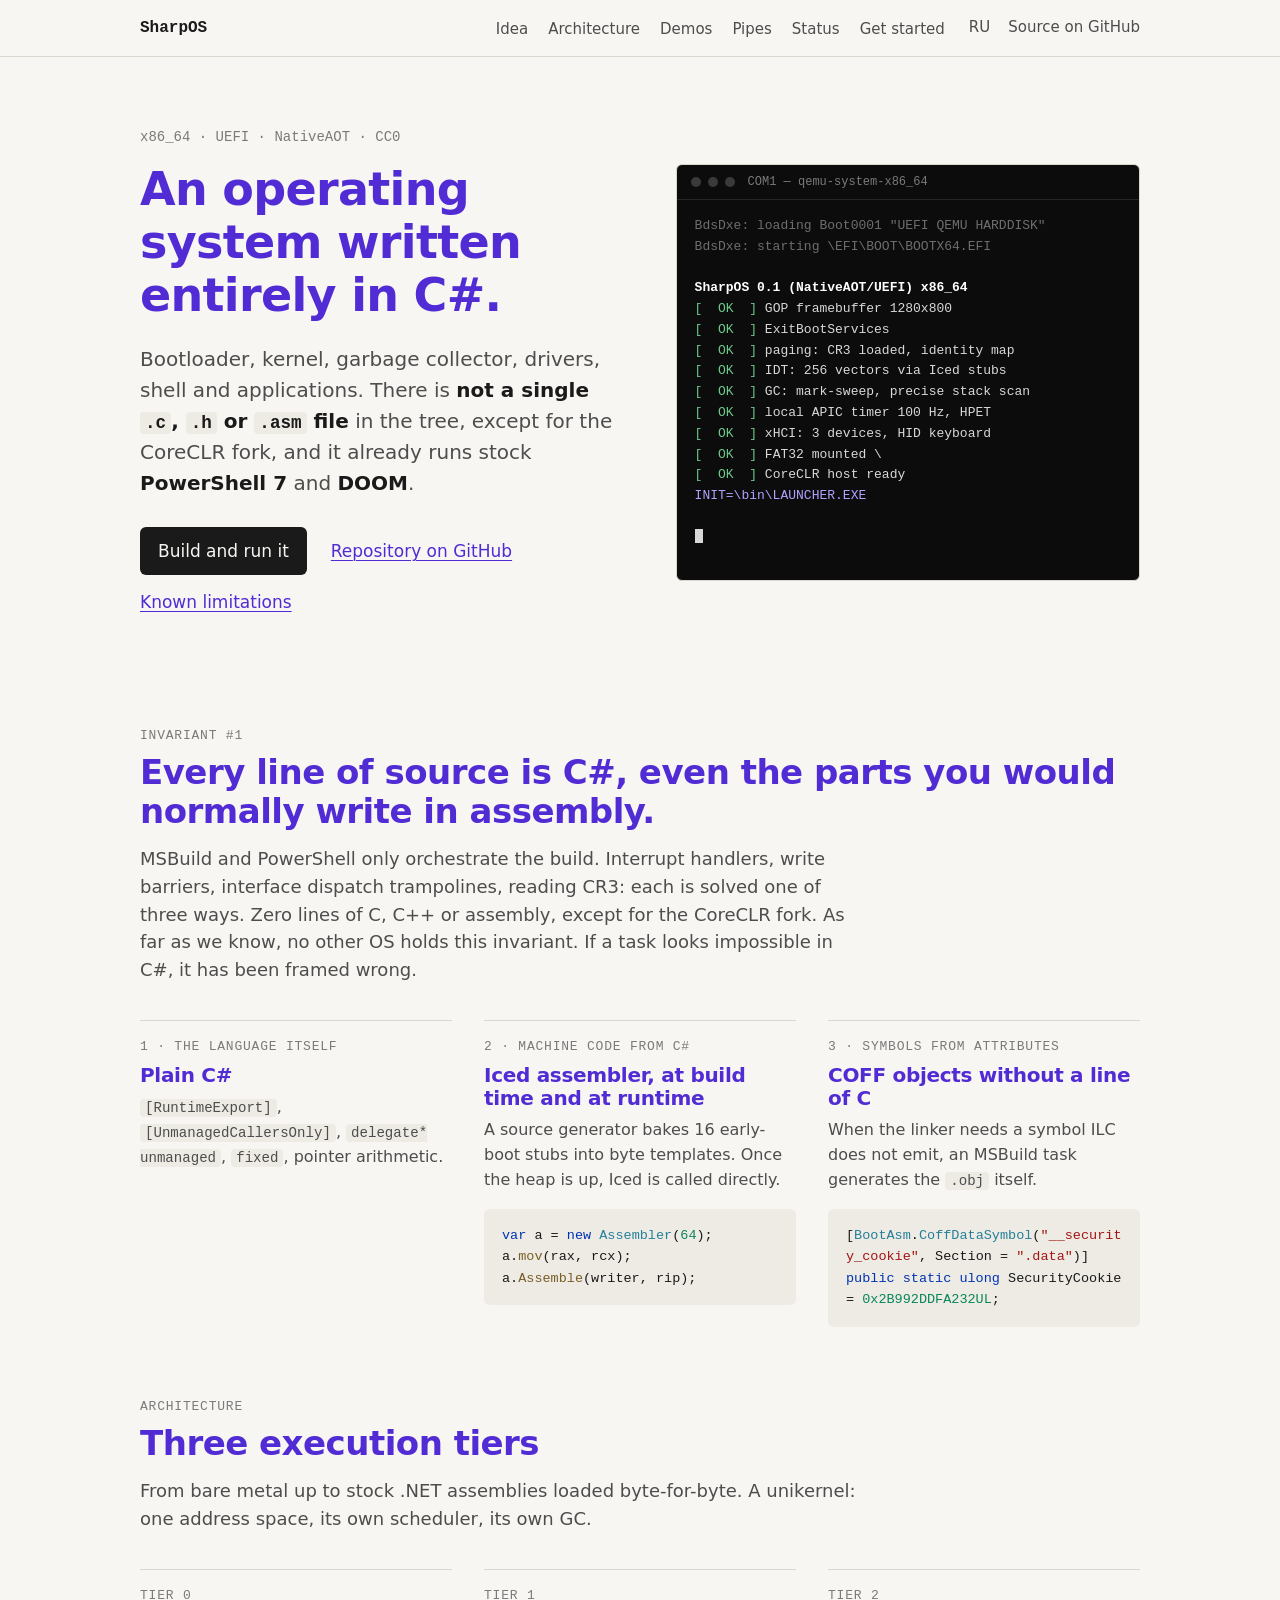
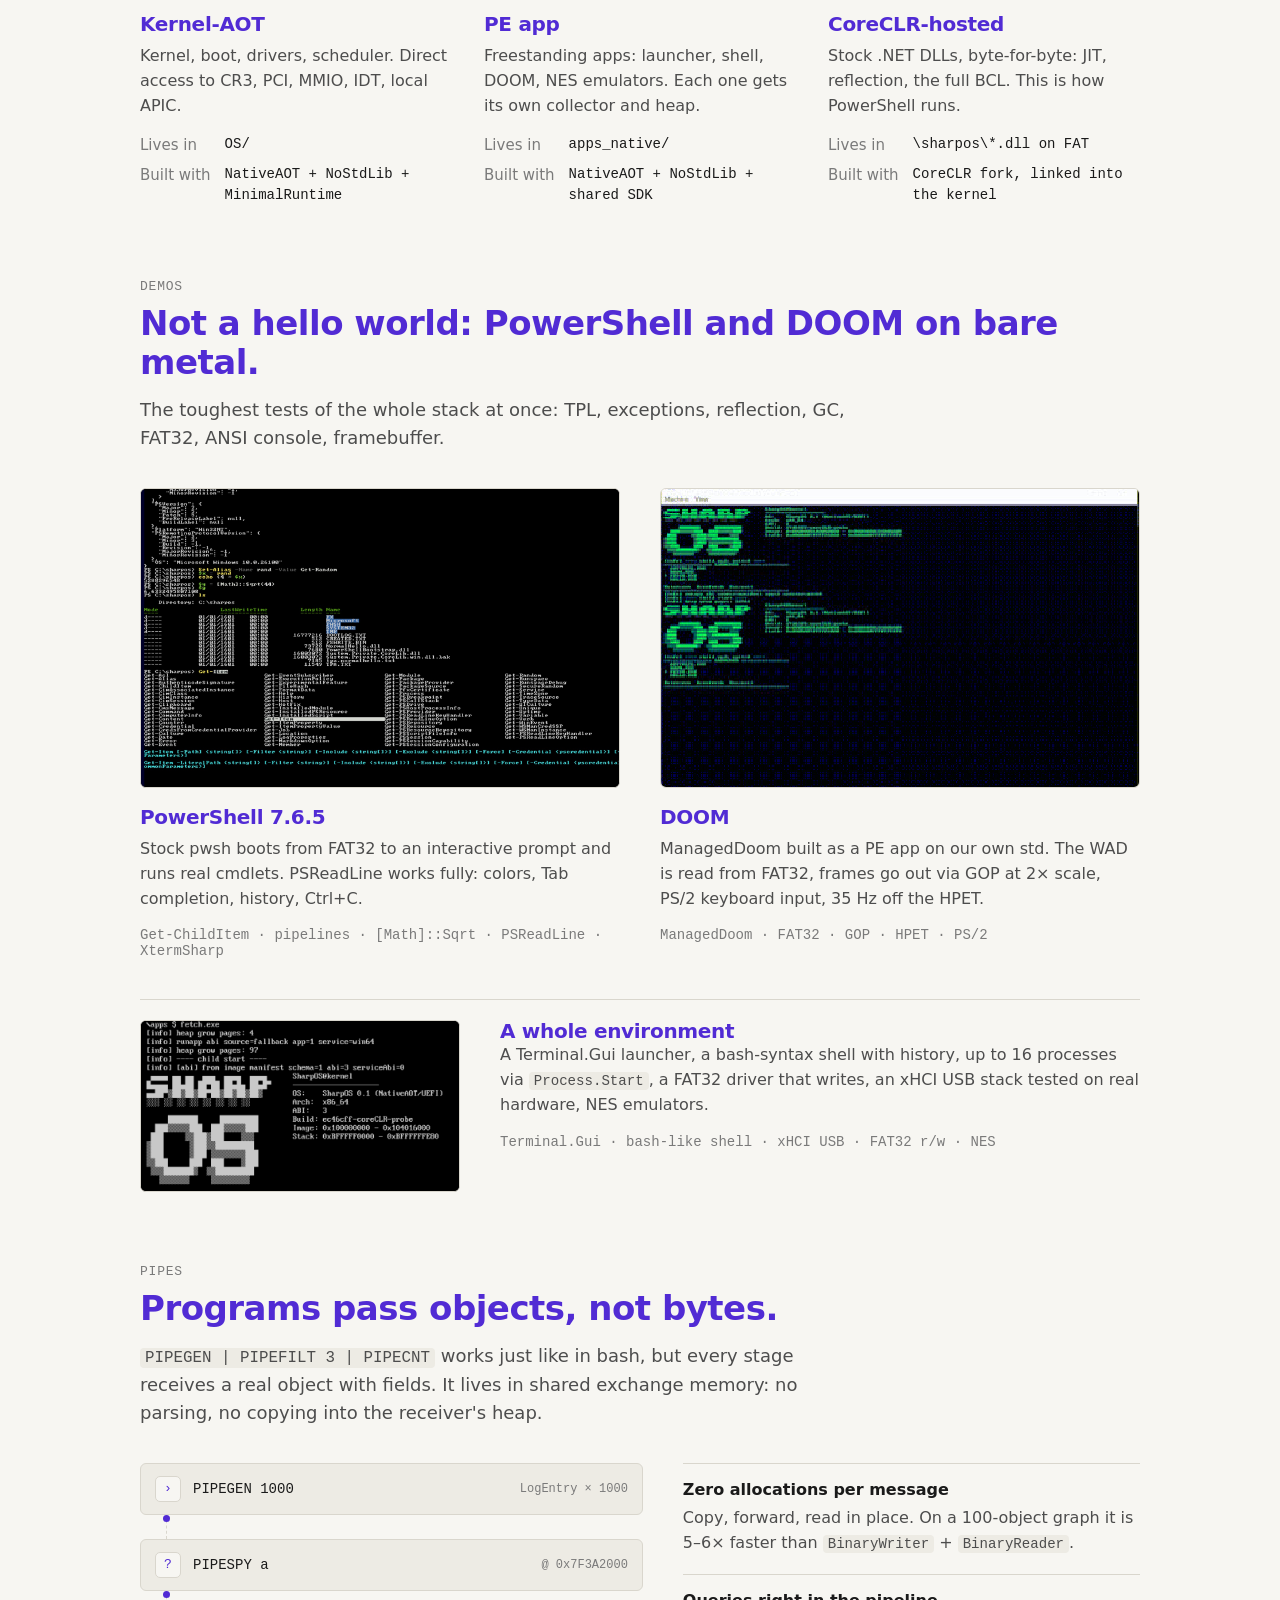
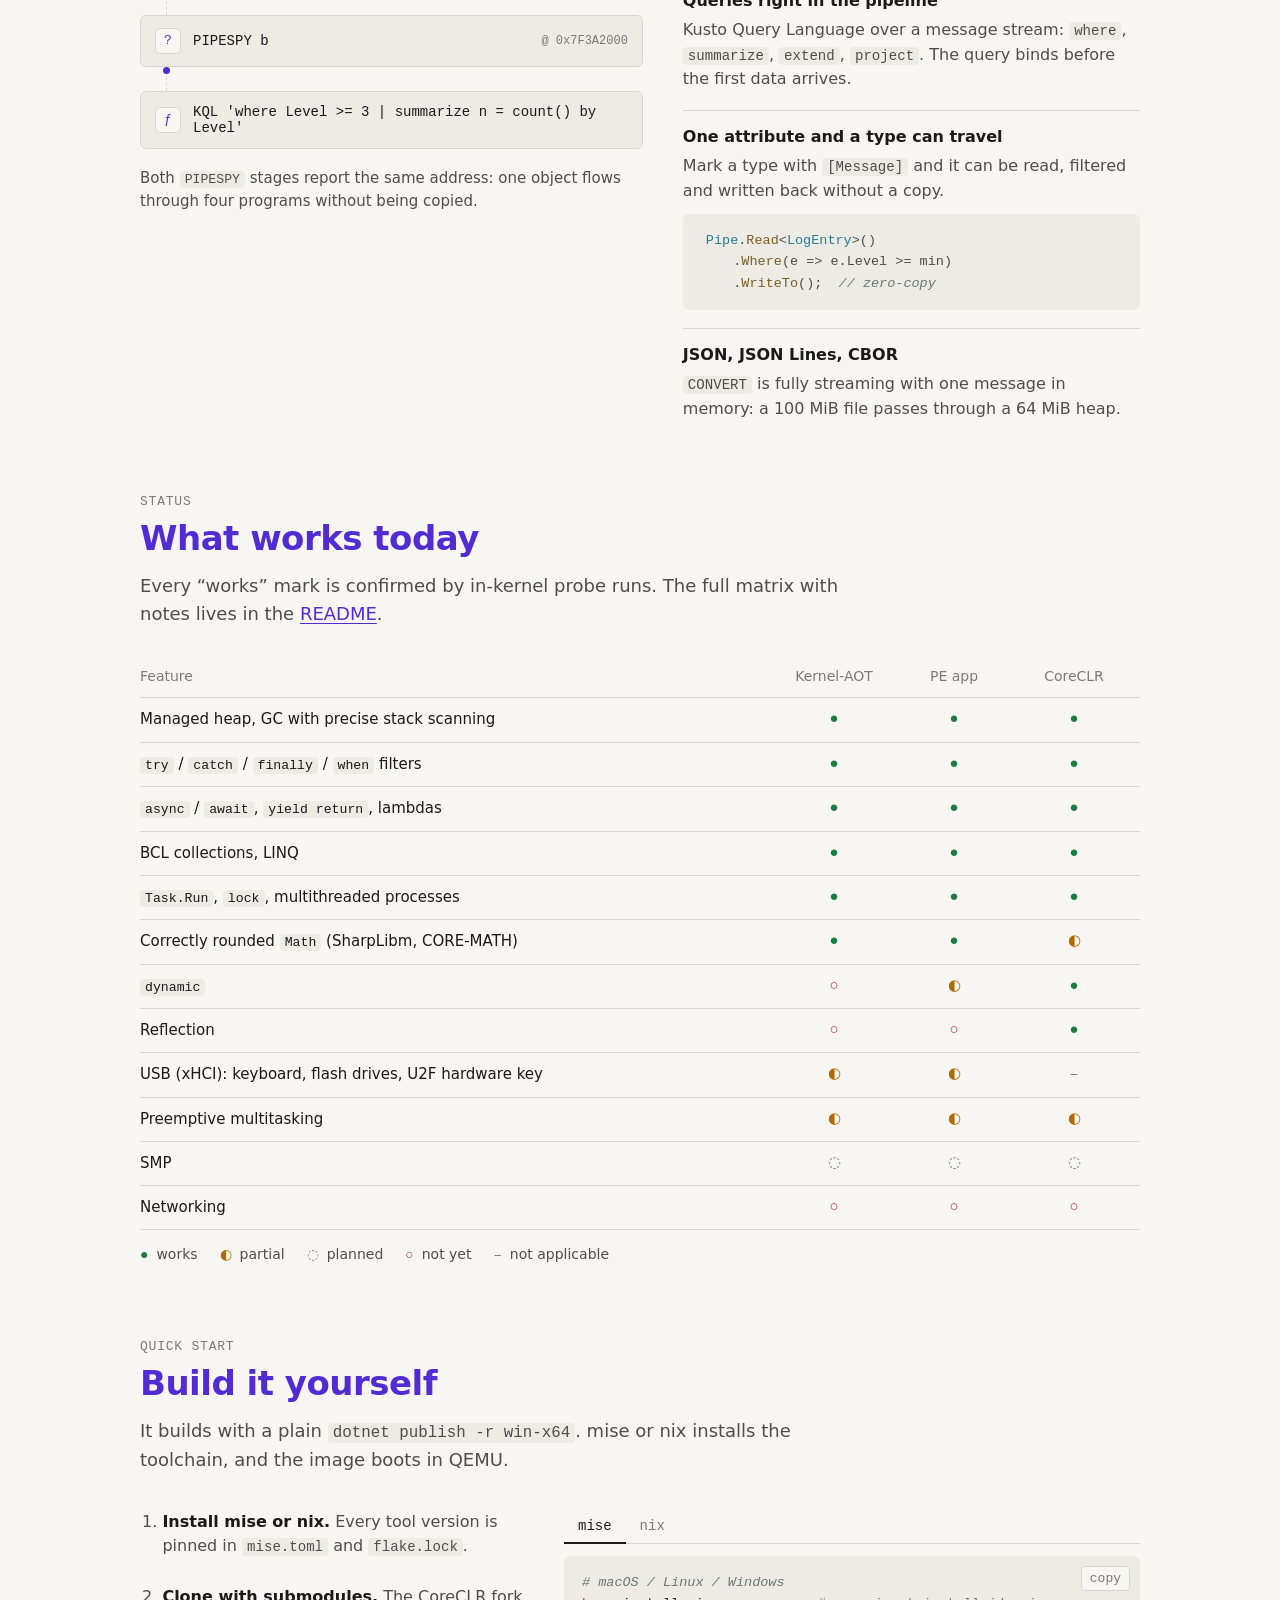
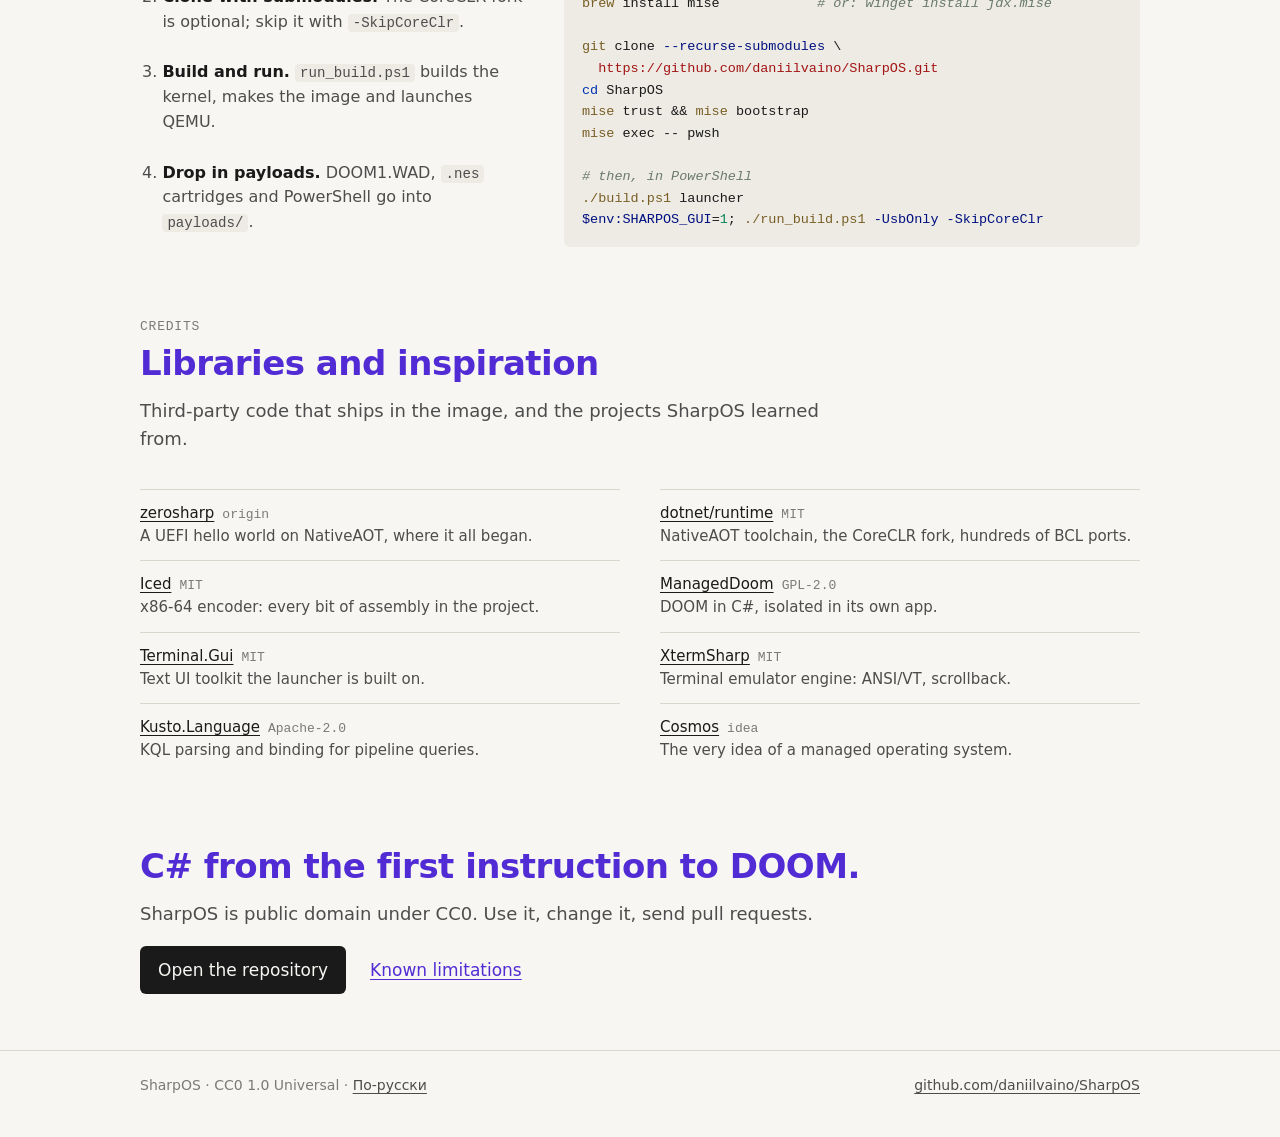
==== commit 7e117f19: "Purple headings, VS-style syntax colors, real pipegen output in boot log Headings use the C# logo pu" ====
--- a/index.html
+++ b/index.html
@@ -79,16 +79,16 @@
         <div class="label">2 · Machine code from C#</div>
         <h3>Iced assembler, at build time and at runtime</h3>
         <p>A source generator bakes 16 early-boot stubs into byte templates. Once the heap is up, Iced is called directly.</p>
-<pre><code>var a = new Assembler(64);
-a.mov(rax, rcx);
-a.Assemble(writer, rip);</code></pre>
+<pre><code><span class="k">var</span> a = <span class="k">new</span> <span class="t">Assembler</span>(<span class="n">64</span>);
+a.<span class="f">mov</span>(rax, rcx);
+a.<span class="f">Assemble</span>(writer, rip);</code></pre>
       </div>
       <div>
         <div class="label">3 · Symbols from attributes</div>
         <h3>COFF objects without a line of C</h3>
         <p>When the linker needs a symbol ILC does not emit, an MSBuild task generates the <code>.obj</code> itself.</p>
-<pre><code>[BootAsm.CoffDataSymbol("__security_cookie", Section = ".data")]
-public static ulong SecurityCookie = 0x2B992DDFA232UL;</code></pre>
+<pre><code>[<span class="t">BootAsm</span>.<span class="t">CoffDataSymbol</span>(<span class="str">"__security_cookie"</span>, Section = <span class="str">".data"</span>)]
+<span class="k">public static ulong</span> SecurityCookie = <span class="n">0x2B992DDFA232UL</span>;</code></pre>
       </div>
     </div>
   </div>
@@ -172,9 +172,9 @@
         <li><b>Zero allocations per message</b>Copy, forward, read in place. On a 100-object graph it is 5–6× faster than <code>BinaryWriter</code> + <code>BinaryReader</code>.</li>
         <li><b>Queries right in the pipeline</b>Kusto Query Language over a message stream: <code>where</code>, <code>summarize</code>, <code>extend</code>, <code>project</code>. The query binds before the first data arrives.</li>
         <li><b>One attribute and a type can travel</b>Mark a type with <code>[Message]</code> and it can be read, filtered and written back without a copy.
-<pre><code>Pipe.Read&lt;LogEntry&gt;()
-    .Where(e =&gt; e.Level &gt;= min)
-    .WriteTo();  // zero-copy</code></pre></li>
+<pre><code><span class="t">Pipe</span>.<span class="f">Read</span>&lt;<span class="t">LogEntry</span>&gt;()
+    .<span class="f">Where</span>(e =&gt; e.Level &gt;= min)
+    .<span class="f">WriteTo</span>();  <span class="cm">// zero-copy</span></code></pre></li>
         <li><b>JSON, JSON Lines, CBOR</b><code>CONVERT</code> is fully streaming with one message in memory: a 100 MiB file passes through a 64 MiB heap.</li>
       </ul>
     </div>
@@ -235,29 +235,29 @@
         <div class="panel on" id="p-mise">
           <button class="copy" data-done="copied" data-fail="failed">copy</button>
 <pre><code><span class="cm"># macOS / Linux / Windows</span>
-brew install mise            <span class="cm"># or: winget install jdx.mise</span>
-
-git clone --recurse-submodules \
-  https://github.com/daniilvaino/SharpOS.git
-cd SharpOS
-mise trust &amp;&amp; mise bootstrap
-mise exec -- pwsh
+<span class="f">brew</span> install mise            <span class="cm"># or: winget install jdx.mise</span>
+
+<span class="f">git</span> clone <span class="v">--recurse-submodules</span> \
+  <span class="str">https://github.com/daniilvaino/SharpOS.git</span>
+<span class="k">cd</span> SharpOS
+<span class="f">mise</span> trust &amp;&amp; <span class="f">mise</span> bootstrap
+<span class="f">mise</span> exec -- pwsh
 
 <span class="cm"># then, in PowerShell</span>
-./build.ps1 launcher
-$env:SHARPOS_GUI=1; ./run_build.ps1 -UsbOnly -SkipCoreClr</code></pre>
+<span class="f">./build.ps1</span> launcher
+<span class="v">$env:SHARPOS_GUI</span>=<span class="n">1</span>; <span class="f">./run_build.ps1</span> <span class="v">-UsbOnly -SkipCoreClr</span></code></pre>
         </div>
         <div class="panel" id="p-nix">
           <button class="copy" data-done="copied" data-fail="failed">copy</button>
 <pre><code><span class="cm"># NixOS or any Linux with flakes enabled</span>
-git clone --recurse-submodules \
-  https://github.com/daniilvaino/SharpOS.git
-cd SharpOS
-nix develop --command pwsh
+<span class="f">git</span> clone <span class="v">--recurse-submodules</span> \
+  <span class="str">https://github.com/daniilvaino/SharpOS.git</span>
+<span class="k">cd</span> SharpOS
+<span class="f">nix</span> develop <span class="v">--command</span> pwsh
 
 <span class="cm"># then, in PowerShell</span>
-./build.ps1 launcher
-$env:SHARPOS_GUI=1; ./run_build.ps1 -UsbOnly -SkipCoreClr</code></pre>
+<span class="f">./build.ps1</span> launcher
+<span class="v">$env:SHARPOS_GUI</span>=<span class="n">1</span>; <span class="f">./run_build.ps1</span> <span class="v">-UsbOnly -SkipCoreClr</span></code></pre>
         </div>
       </div>
     </div>
--- a/assets/site.css
+++ b/assets/site.css
@@ -5,7 +5,9 @@
   --fg-2: #4d4d4d;
   --fg-3: #7a7a7a;
   --line: #d9d6cd;
-  --accent: #4b2bc0;
+  --accent: #512bd4;
+  --head: #512bd4;
+  --sx-k: #0033b3; --sx-t: #267f99; --sx-s: #a31515; --sx-n: #098658; --sx-c: #6b7a6b; --sx-f: #795e26; --sx-v: #001080;
   --ok: #1f7a3f;
   --part: #b26a00;
   --no: #a33;
@@ -22,7 +24,9 @@
     --fg-2: #b4b4b4;
     --fg-3: #808080;
     --line: #2e2e2e;
-    --accent: #b3a1ff;
+    --accent: #b39ddb;
+    --head: #a179dc;
+    --sx-k: #569cd6; --sx-t: #4ec9b0; --sx-s: #ce9178; --sx-n: #b5cea8; --sx-c: #6a9955; --sx-f: #dcdcaa; --sx-v: #9cdcfe;
     --ok: #6cc98a;
     --part: #e0a74a;
     --no: #e07a7a;
@@ -45,7 +49,7 @@
 p code, li code, td code, dd code { background: var(--bg-code); padding: 1px 5px; border-radius: 4px; }
 pre { margin: 0; background: var(--bg-code); padding: 16px 18px; border-radius: 6px; overflow-x: auto; line-height: 1.6; font-size: 13.5px; }
 pre code { font-size: inherit; }
-h1, h2, h3 { margin: 0; line-height: 1.15; letter-spacing: -0.015em; font-weight: 600; }
+h1, h2, h3 { margin: 0; line-height: 1.15; letter-spacing: -0.015em; font-weight: 600; color: var(--head); }
 h1 { font-size: clamp(32px, 4.2vw, 46px); }
 h2 { font-size: clamp(26px, 3.2vw, 34px); margin-bottom: 14px; }
 h3 { font-size: 20px; margin-bottom: 8px; }
@@ -77,7 +81,7 @@
 .term-bar i { width: 10px; height: 10px; border-radius: 50%; background: #3a3a3a; }
 .term-bar span { margin-left: 6px; }
 .term pre { margin: 0; padding: 16px 18px; background: none; border-radius: 0; font-size: 13px; line-height: 1.6; height: 380px; overflow: hidden; white-space: pre-wrap; word-break: break-word; }
-.c-ok { color: #6cc98a; } .c-dim { color: #6e6e6e; } .c-p { color: #b3a1ff; } .c-w { color: #e0a74a; } .c-b { color: #fff; font-weight: 600; }
+.c-ok { color: #6cc98a; } .c-n { color: #e07a7a; } .c-dim { color: #6e6e6e; } .c-p { color: #b3a1ff; } .c-w { color: #e0a74a; } .c-b { color: #fff; font-weight: 600; }
 .cur { display: inline-block; width: 8px; height: 14px; background: #d8d8d8; vertical-align: -2px; animation: blink 1s steps(1) infinite; }
 @keyframes blink { 50% { opacity: 0; } }
 figure { margin: 0; }
@@ -160,7 +164,9 @@
 .copy:hover { color: var(--fg); }
 .copy:focus-visible { outline: 2px solid var(--accent); }
 .panel pre { padding-right: 90px; }
-.cm { color: var(--fg-3); }
+/* syntax */
+.k { color: var(--sx-k); } .t { color: var(--sx-t); } .str { color: var(--sx-s); } .n { color: var(--sx-n); }
+.cm { color: var(--sx-c); font-style: italic; } .f { color: var(--sx-f); } .v { color: var(--sx-v); }
 
 /* credits */
 .credits { margin: 36px 0 0; padding: 0; list-style: none; display: grid; grid-template-columns: 1fr 1fr; gap: 0 40px; }
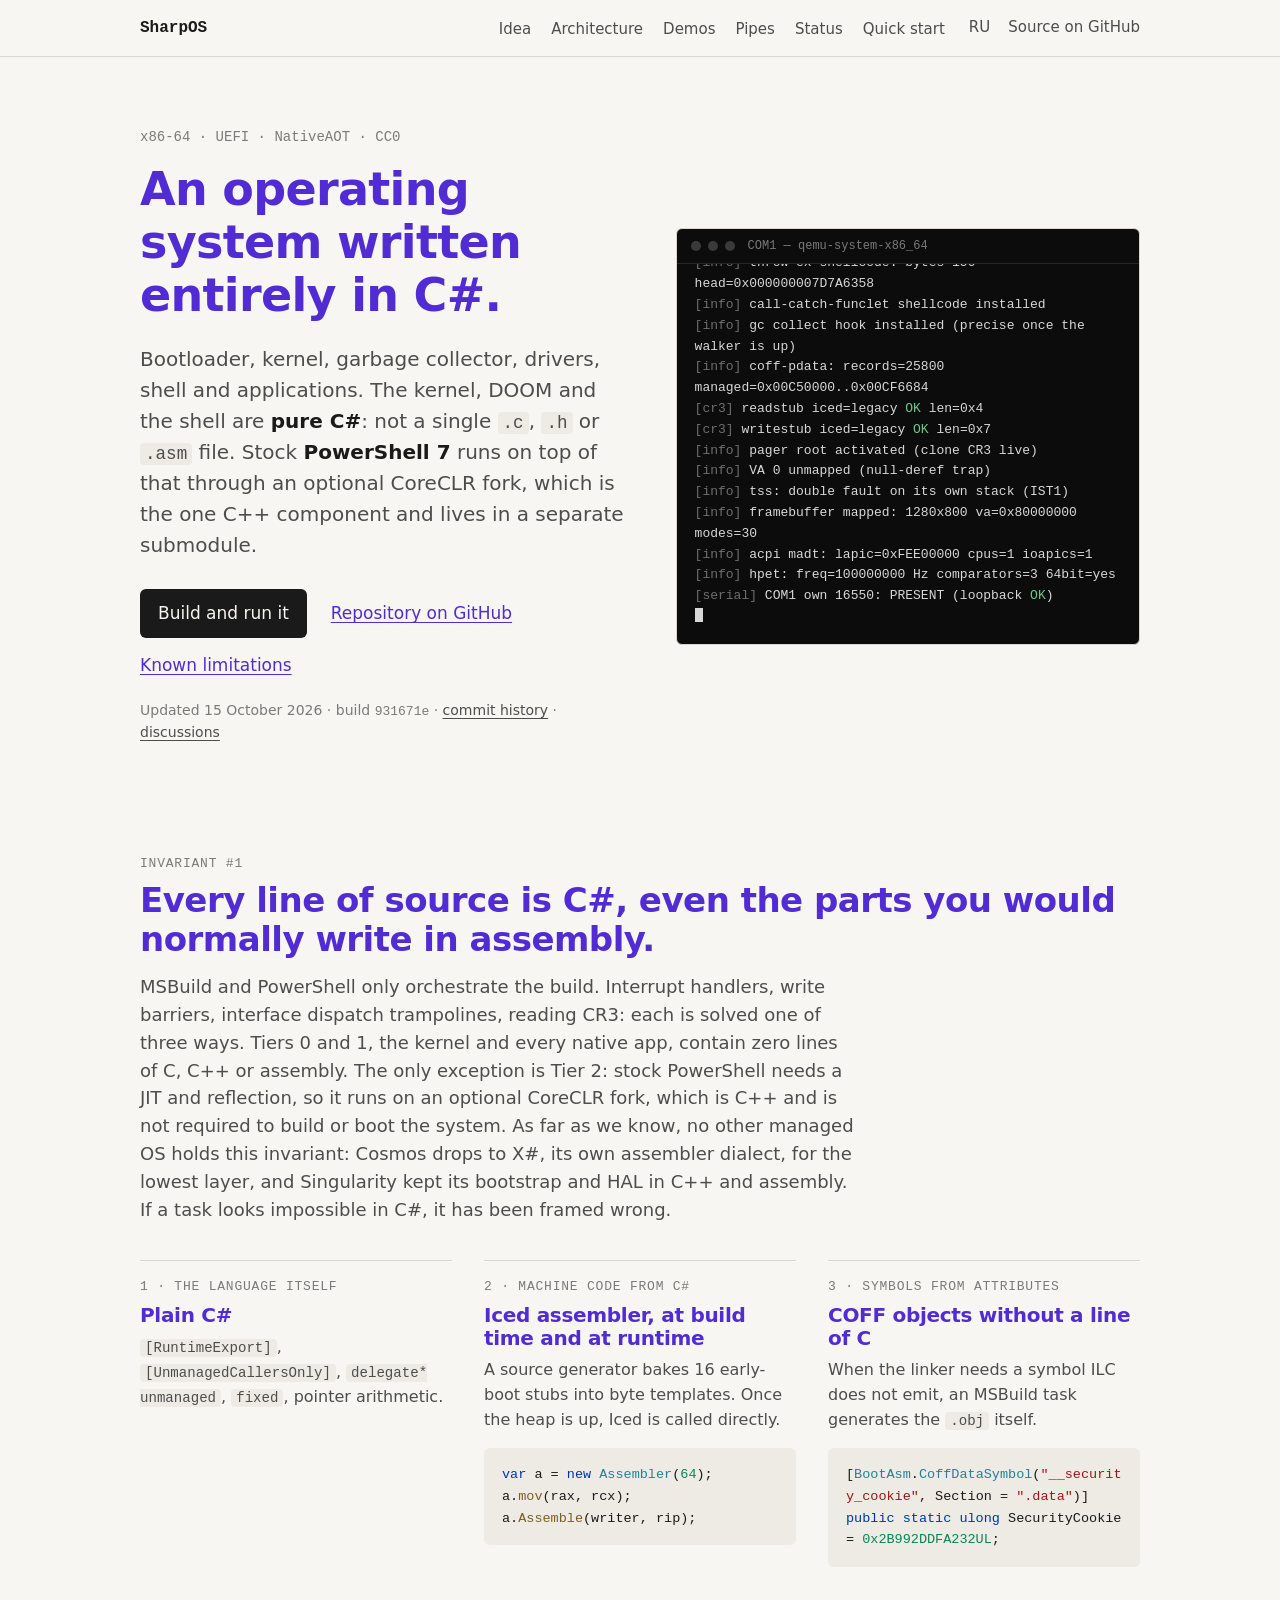
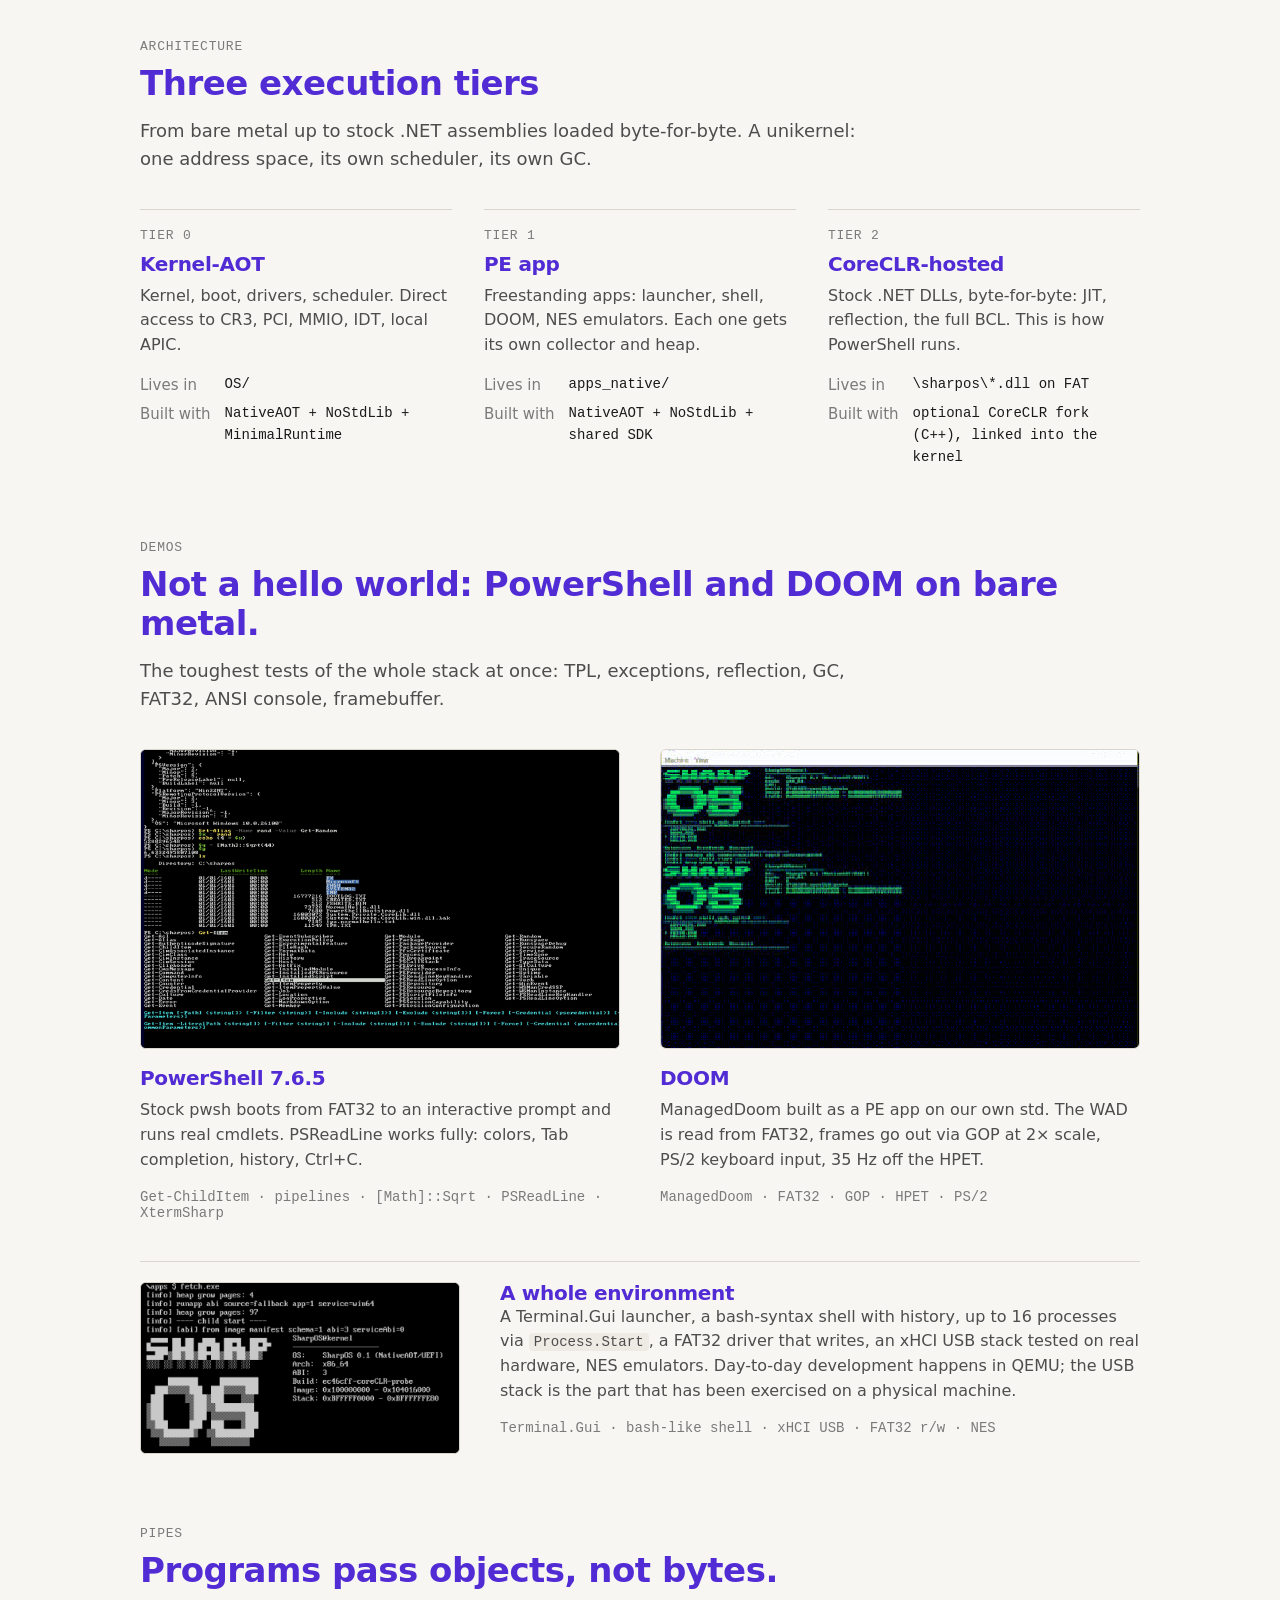
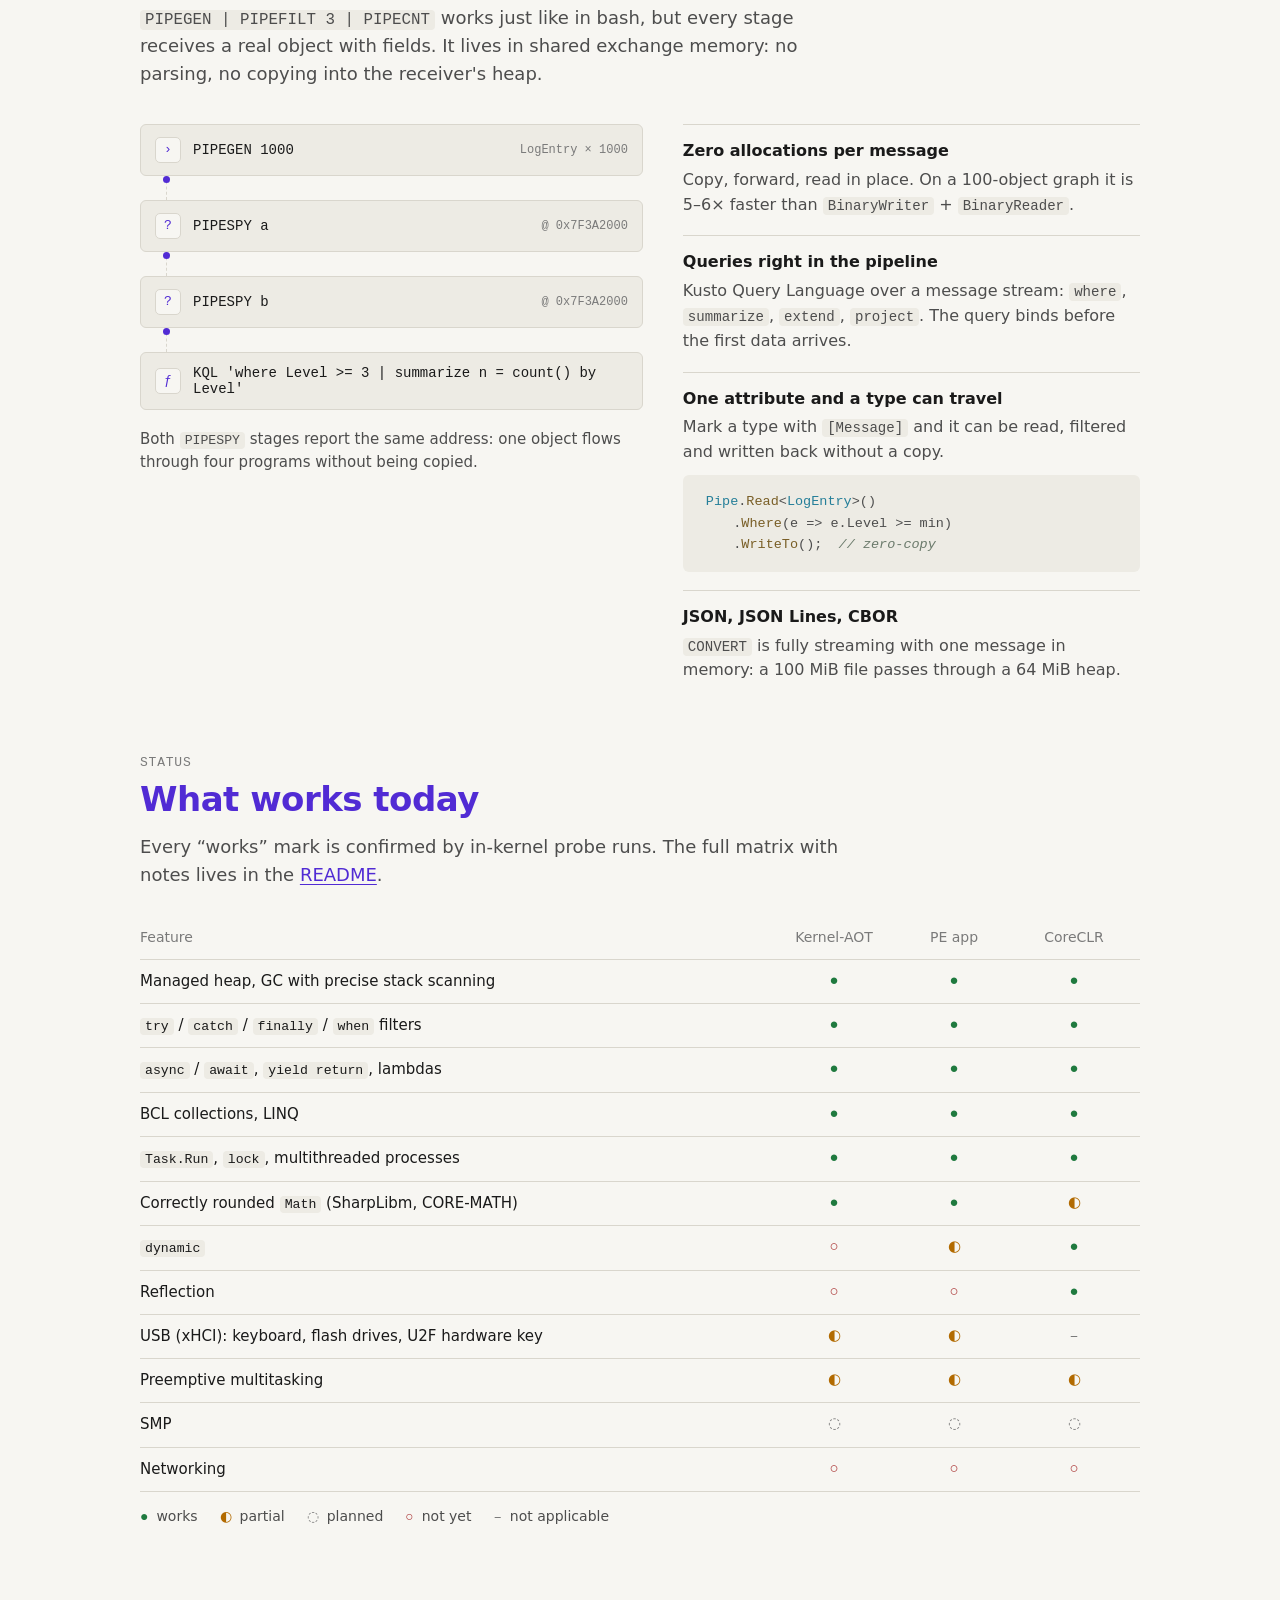
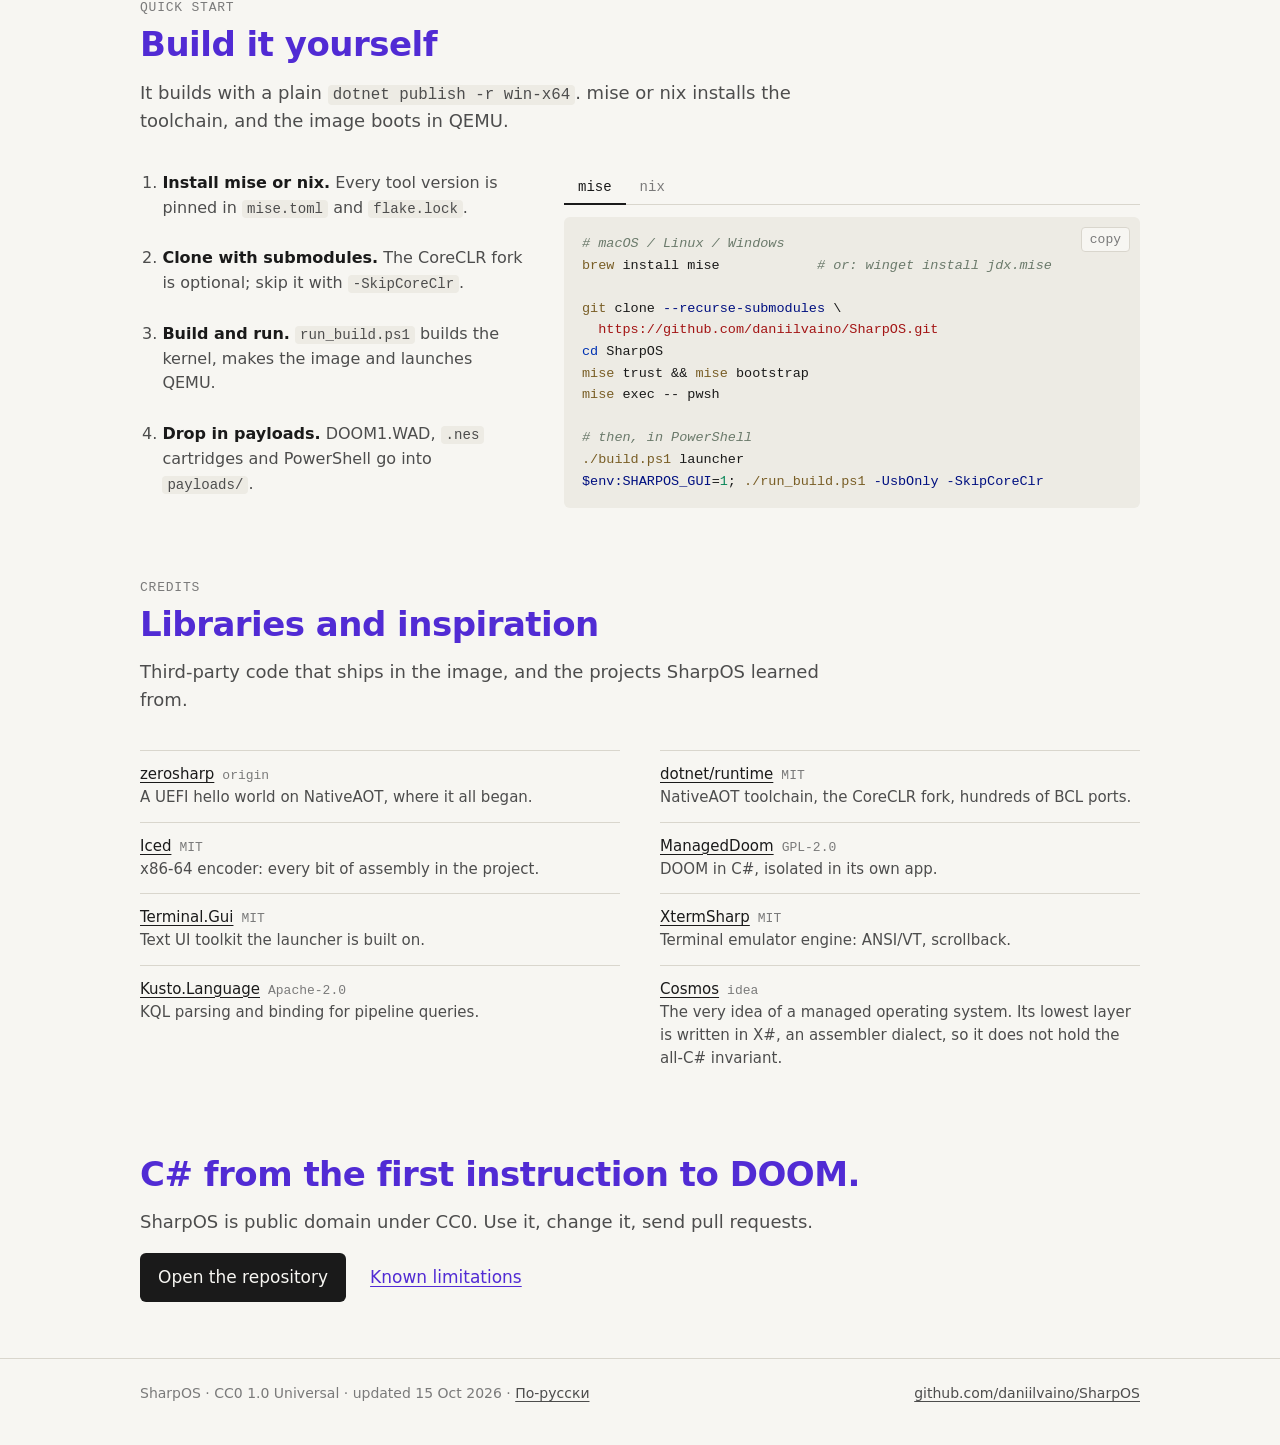
==== commit b8e2e3ce: "Address review: CoreCLR caveat per tier, Cosmos/Singularity note, signs of life - Hero and invariant" ====
--- a/index.html
+++ b/index.html
@@ -32,7 +32,7 @@
       <li><a href="#runs">Demos</a></li>
       <li><a href="#pipes">Pipes</a></li>
       <li><a href="#status">Status</a></li>
-      <li><a href="#start">Get started</a></li>
+      <li><a href="#start">Quick start</a></li>
     </ul>
     <div class="side">
       <a href="ru/" hreflang="ru" lang="ru" title="Русская версия">RU</a>
@@ -45,14 +45,15 @@
   <div class="wrap">
     <div class="hero-grid">
       <div>
-        <div class="eyebrow">x86_64 · UEFI · NativeAOT · CC0</div>
+        <div class="eyebrow">x86-64 · UEFI · NativeAOT · CC0</div>
         <h1>An operating system written entirely in C#.</h1>
-        <p class="lead">Bootloader, kernel, garbage collector, drivers, shell and applications. There is <strong>not a single <code>.c</code>, <code>.h</code> or <code>.asm</code> file</strong> in the tree, except for the CoreCLR fork, and it already runs stock <strong>PowerShell 7</strong> and <strong>DOOM</strong>.</p>
+        <p class="lead">Bootloader, kernel, garbage collector, drivers, shell and applications. The kernel, DOOM and the shell are <strong>pure C#</strong>: not a single <code>.c</code>, <code>.h</code> or <code>.asm</code> file. Stock <strong>PowerShell 7</strong> runs on top of that through an optional CoreCLR fork, which is the one C++ component and lives in a separate submodule.</p>
         <div class="actions">
           <a class="btn" href="#start">Build and run it</a>
           <a href="https://github.com/daniilvaino/SharpOS">Repository on GitHub</a>
           <a href="https://github.com/daniilvaino/SharpOS/blob/main/limits.md">Known limitations</a>
         </div>
+        <div class="meta">Updated 15 October 2026 · build <code>931671e</code> · <a href="https://github.com/daniilvaino/SharpOS/commits/main">commit history</a> · <a href="https://github.com/daniilvaino/SharpOS/discussions">discussions</a></div>
       </div>
       <div class="term" aria-label="SharpOS boot log">
         <div class="term-bar"><i></i><i></i><i></i><span>COM1 — qemu-system-x86_64</span></div>
@@ -68,7 +69,7 @@
   <div class="wrap rv">
     <div class="label">Invariant #1</div>
     <h2>Every line of source is C#, even the parts you would normally write in assembly.</h2>
-    <p>MSBuild and PowerShell only orchestrate the build. Interrupt handlers, write barriers, interface dispatch trampolines, reading CR3: each is solved one of three ways. Zero lines of C, C++ or assembly, except for the CoreCLR fork. As far as we know, no other OS holds this invariant. If a task looks impossible in C#, it has been framed wrong.</p>
+    <p>MSBuild and PowerShell only orchestrate the build. Interrupt handlers, write barriers, interface dispatch trampolines, reading CR3: each is solved one of three ways. Tiers 0 and 1, the kernel and every native app, contain zero lines of C, C++ or assembly. The only exception is Tier 2: stock PowerShell needs a JIT and reflection, so it runs on an optional CoreCLR fork, which is C++ and is not required to build or boot the system. As far as we know, no other managed OS holds this invariant: Cosmos drops to X#, its own assembler dialect, for the lowest layer, and Singularity kept its bootstrap and HAL in C++ and assembly. If a task looks impossible in C#, it has been framed wrong.</p>
     <div class="cols">
       <div>
         <div class="label">1 · The language itself</div>
@@ -116,7 +117,7 @@
         <div class="label">Tier 2</div>
         <h3>CoreCLR-hosted</h3>
         <p>Stock .NET DLLs, byte-for-byte: JIT, reflection, the full BCL. This is how PowerShell runs.</p>
-        <dl class="kv"><dt>Lives in</dt><dd>\sharpos\*.dll on FAT</dd><dt>Built with</dt><dd>CoreCLR fork, linked into the kernel</dd></dl>
+        <dl class="kv"><dt>Lives in</dt><dd>\sharpos\*.dll on FAT</dd><dt>Built with</dt><dd>optional CoreCLR fork (C++), linked into the kernel</dd></dl>
       </div>
     </div>
   </div>
@@ -144,7 +145,7 @@
         <div class="frame"><img src="media/screenshot.png" alt="SharpOS launcher and fetch.exe output" loading="lazy" width="1600" height="855"></div>
         <div>
           <h3>A whole environment</h3>
-          <p>A Terminal.Gui launcher, a bash-syntax shell with history, up to 16 processes via <code>Process.Start</code>, a FAT32 driver that writes, an xHCI USB stack tested on real hardware, NES emulators.</p>
+          <p>A Terminal.Gui launcher, a bash-syntax shell with history, up to 16 processes via <code>Process.Start</code>, a FAT32 driver that writes, an xHCI USB stack tested on real hardware, NES emulators. Day-to-day development happens in QEMU; the USB stack is the part that has been exercised on a physical machine.</p>
           <div class="tags">Terminal.Gui · bash-like shell · xHCI USB · FAT32 r/w · NES</div>
         </div>
       </figure>
@@ -277,7 +278,7 @@
       <li><a href="https://github.com/gui-cs/Terminal.Gui">Terminal.Gui</a><small>MIT</small><br>Text UI toolkit the launcher is built on.</li>
       <li><a href="https://github.com/migueldeicaza/XtermSharp">XtermSharp</a><small>MIT</small><br>Terminal emulator engine: ANSI/VT, scrollback.</li>
       <li><a href="https://github.com/microsoft/Kusto-Query-Language">Kusto.Language</a><small>Apache-2.0</small><br>KQL parsing and binding for pipeline queries.</li>
-      <li><a href="https://github.com/CosmosOS/Cosmos">Cosmos</a><small>idea</small><br>The very idea of a managed operating system.</li>
+      <li><a href="https://github.com/CosmosOS/Cosmos">Cosmos</a><small>idea</small><br>The very idea of a managed operating system. Its lowest layer is written in X#, an assembler dialect, so it does not hold the all-C# invariant.</li>
     </ul>
   </div>
 </section>
@@ -297,7 +298,7 @@
 
 <footer>
   <div class="wrap">
-    <span>SharpOS · CC0 1.0 Universal · <a href="ru/" hreflang="ru" lang="ru">По-русски</a></span>
+    <span>SharpOS · CC0 1.0 Universal · updated 15 Oct 2026 · <a href="ru/" hreflang="ru" lang="ru">По-русски</a></span>
     <a href="https://github.com/daniilvaino/SharpOS">github.com/daniilvaino/SharpOS</a>
   </div>
 </footer>
--- a/assets/site.css
+++ b/assets/site.css
@@ -81,10 +81,13 @@
 .term-bar i { width: 10px; height: 10px; border-radius: 50%; background: #3a3a3a; }
 .term-bar span { margin-left: 6px; }
 .term pre { margin: 0; padding: 16px 18px; background: none; border-radius: 0; font-size: 13px; line-height: 1.6; height: 380px; overflow: hidden; white-space: pre-wrap; word-break: break-word; }
-.c-ok { color: #6cc98a; } .c-n { color: #e07a7a; } .c-dim { color: #6e6e6e; } .c-p { color: #b3a1ff; } .c-w { color: #e0a74a; } .c-b { color: #fff; font-weight: 600; }
+.c-ok { color: #6cc98a; } .c-cy { color: #5fd7e0; font-weight: 600; } .c-err { color: #e07a7a; } .c-dim { color: #6e6e6e; } .c-p { color: #b3a1ff; } .c-w { color: #e0a74a; } .c-b { color: #fff; font-weight: 600; }
 .cur { display: inline-block; width: 8px; height: 14px; background: #d8d8d8; vertical-align: -2px; animation: blink 1s steps(1) infinite; }
 @keyframes blink { 50% { opacity: 0; } }
 figure { margin: 0; }
+.meta { margin-top: 22px; font-size: 14px; color: var(--fg-3); }
+.meta a { color: var(--fg-2); }
+.meta code { font-size: 13px; }
 figcaption { font-size: 14px; color: var(--fg-3); margin-top: 10px; }
 .frame { border: 1px solid var(--line); border-radius: 6px; overflow: hidden; background: #000; }
 
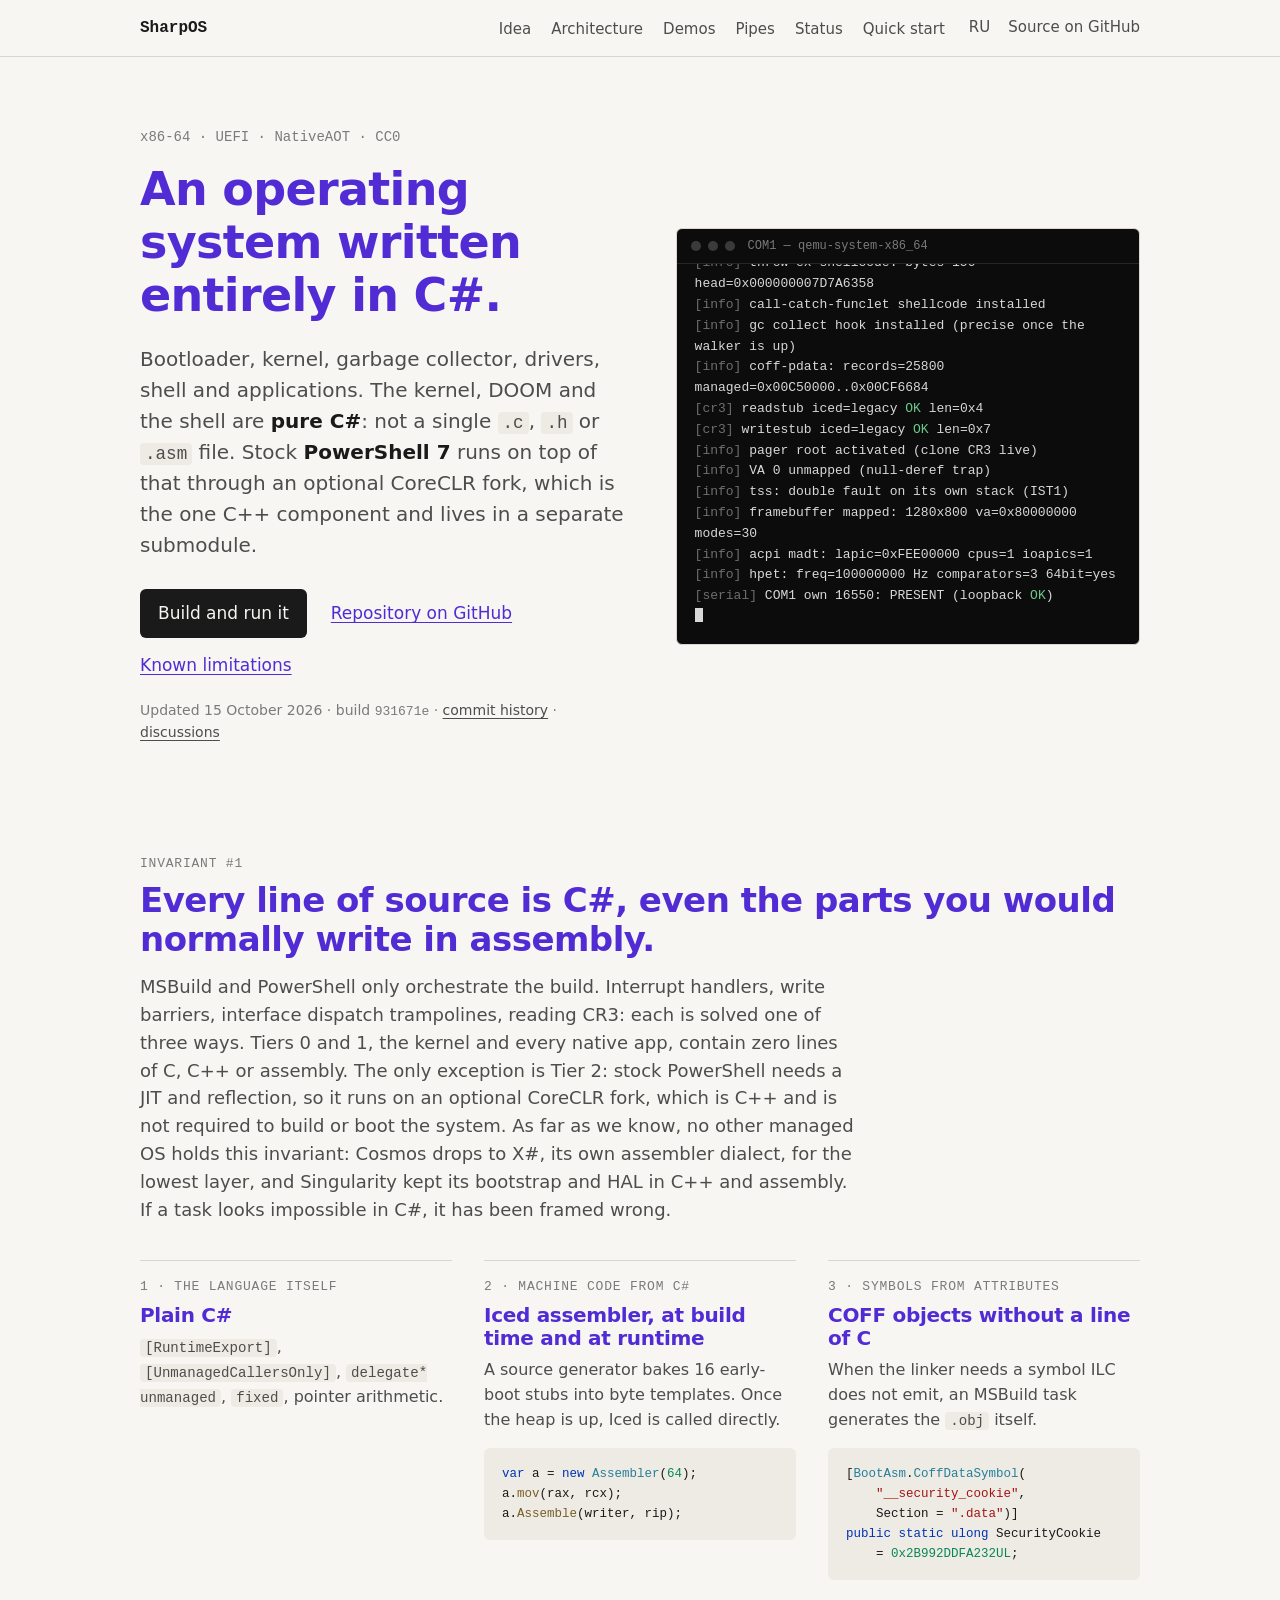
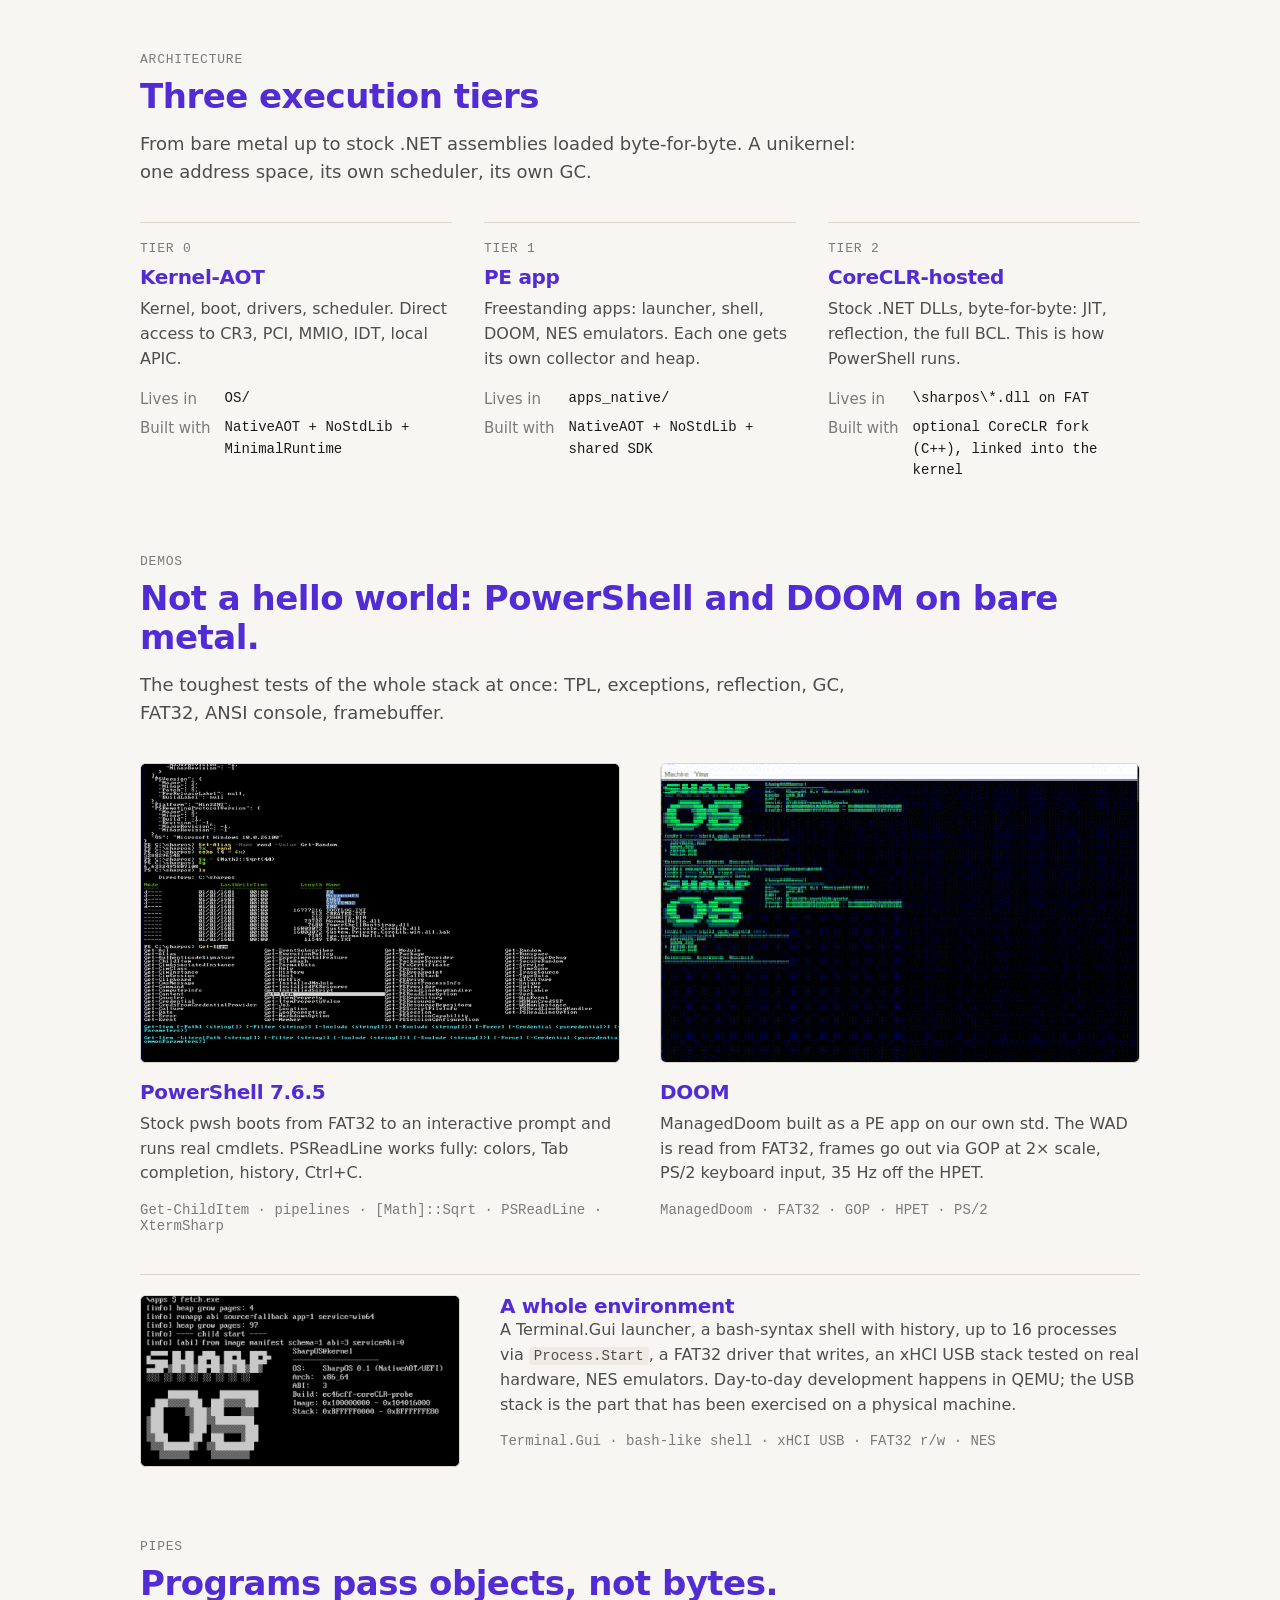
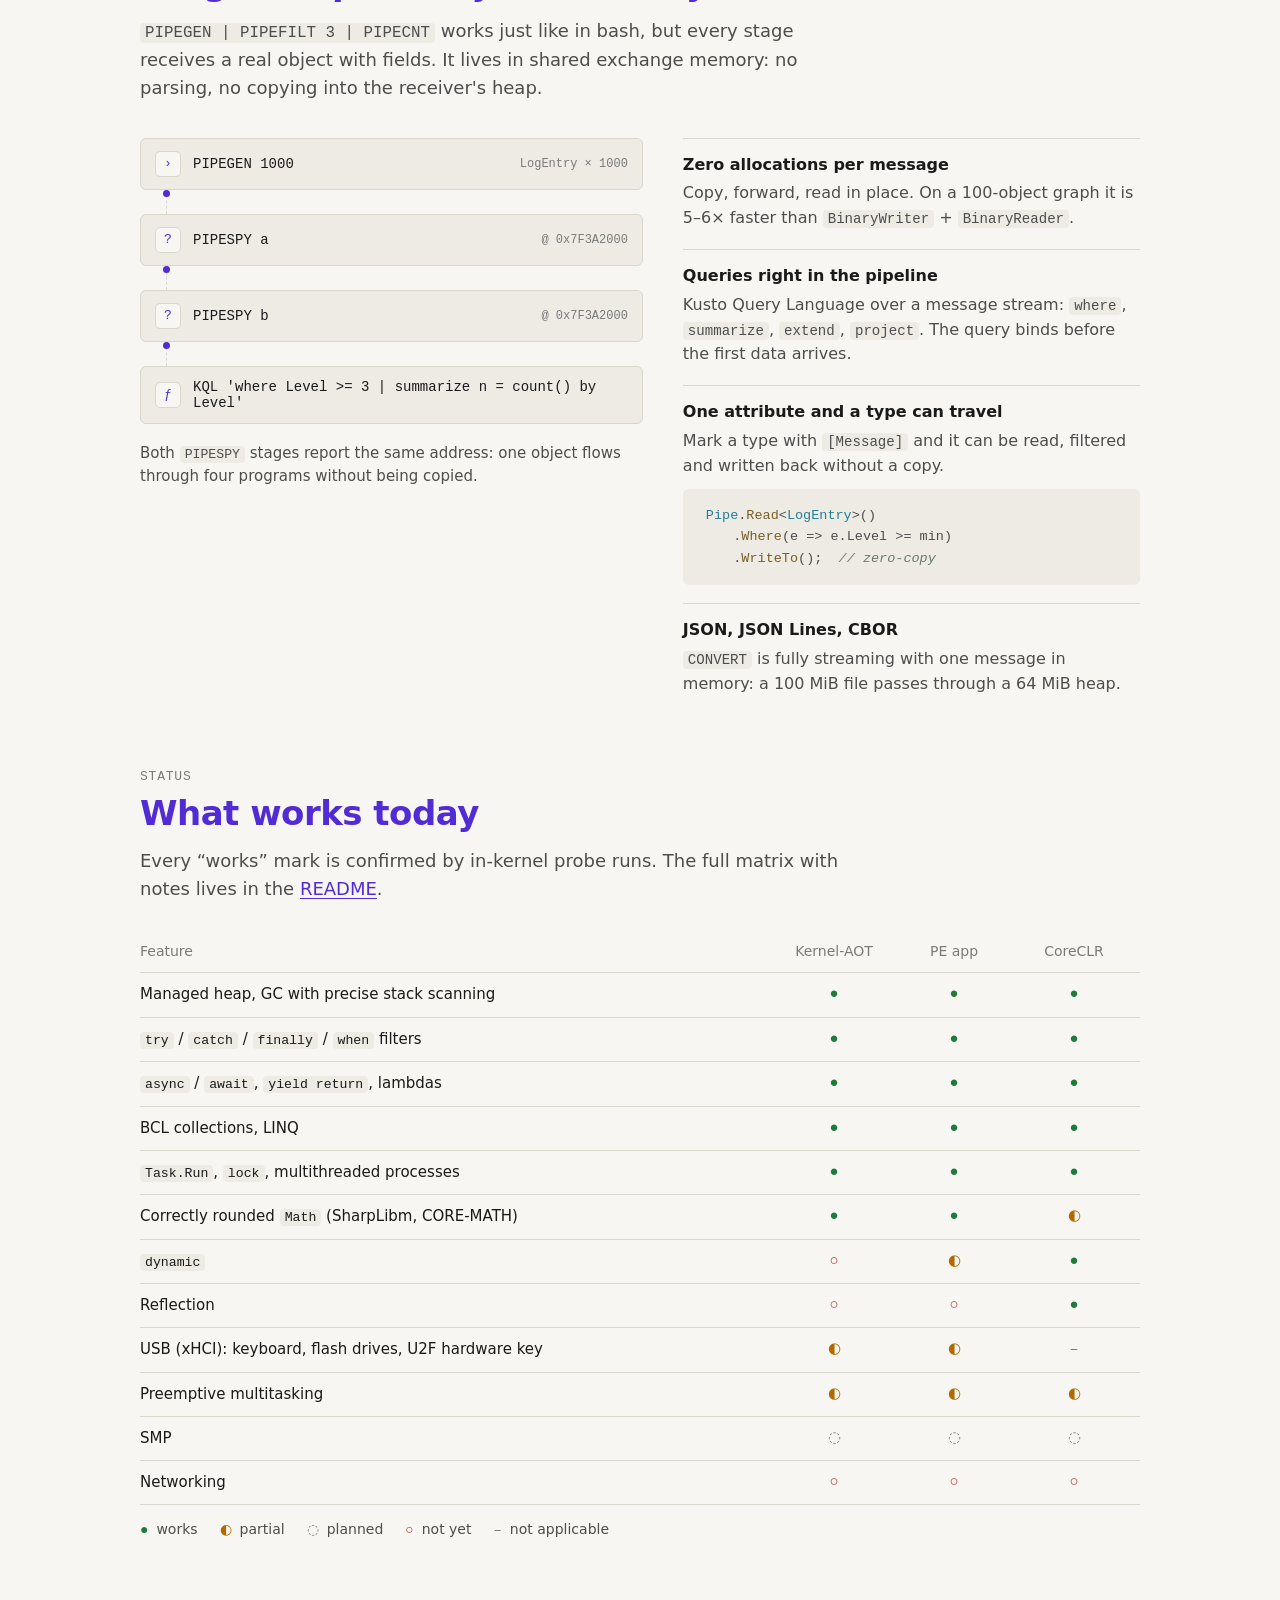
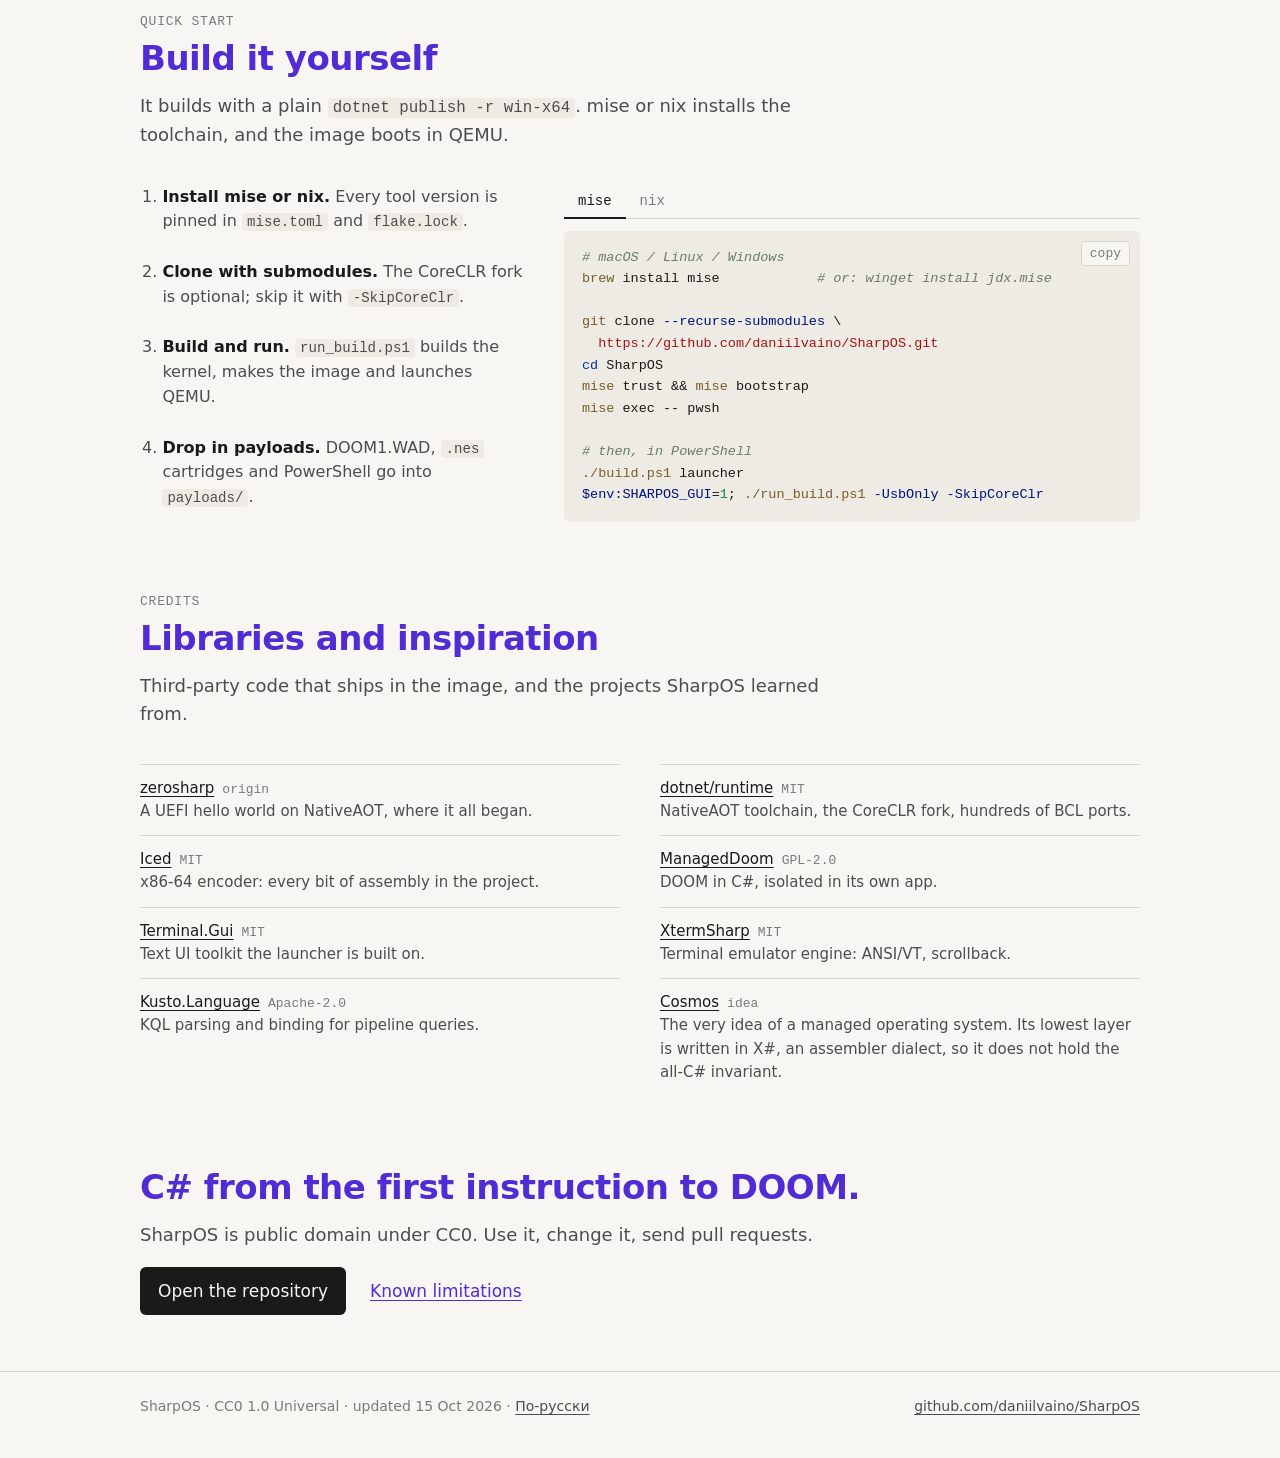
==== commit d35d12a4: "Reflow the CoffDataSymbol snippet so it fits the card column Break the attribute and the field acros" ====
--- a/index.html
+++ b/index.html
@@ -88,8 +88,11 @@
         <div class="label">3 · Symbols from attributes</div>
         <h3>COFF objects without a line of C</h3>
         <p>When the linker needs a symbol ILC does not emit, an MSBuild task generates the <code>.obj</code> itself.</p>
-<pre><code>[<span class="t">BootAsm</span>.<span class="t">CoffDataSymbol</span>(<span class="str">"__security_cookie"</span>, Section = <span class="str">".data"</span>)]
-<span class="k">public static ulong</span> SecurityCookie = <span class="n">0x2B992DDFA232UL</span>;</code></pre>
+<pre><code>[<span class="t">BootAsm</span>.<span class="t">CoffDataSymbol</span>(
+    <span class="str">"__security_cookie"</span>,
+    Section = <span class="str">".data"</span>)]
+<span class="k">public static ulong</span> SecurityCookie
+    = <span class="n">0x2B992DDFA232UL</span>;</code></pre>
       </div>
     </div>
   </div>
--- a/assets/site.css
+++ b/assets/site.css
@@ -100,8 +100,8 @@
 .cols { display: grid; grid-template-columns: repeat(3, 1fr); gap: 32px; margin-top: 36px; }
 .cols > div { border-top: 1px solid var(--line); padding-top: 18px; }
 .cols p { color: var(--fg-2); font-size: 16px; }
-.cols pre, .pipes pre, .list pre { white-space: pre-wrap; overflow-wrap: anywhere; }
-.cols pre { margin-top: 12px; }
+.cols pre, .pipes pre, .list pre { white-space: pre-wrap; overflow-wrap: normal; word-break: normal; }
+.cols pre { margin-top: 12px; font-size: 12.5px; }
 dl { margin: 0; }
 dl.kv { display: grid; grid-template-columns: max-content 1fr; gap: 6px 14px; font-size: 15px; }
 dl.kv dt { color: var(--fg-3); }
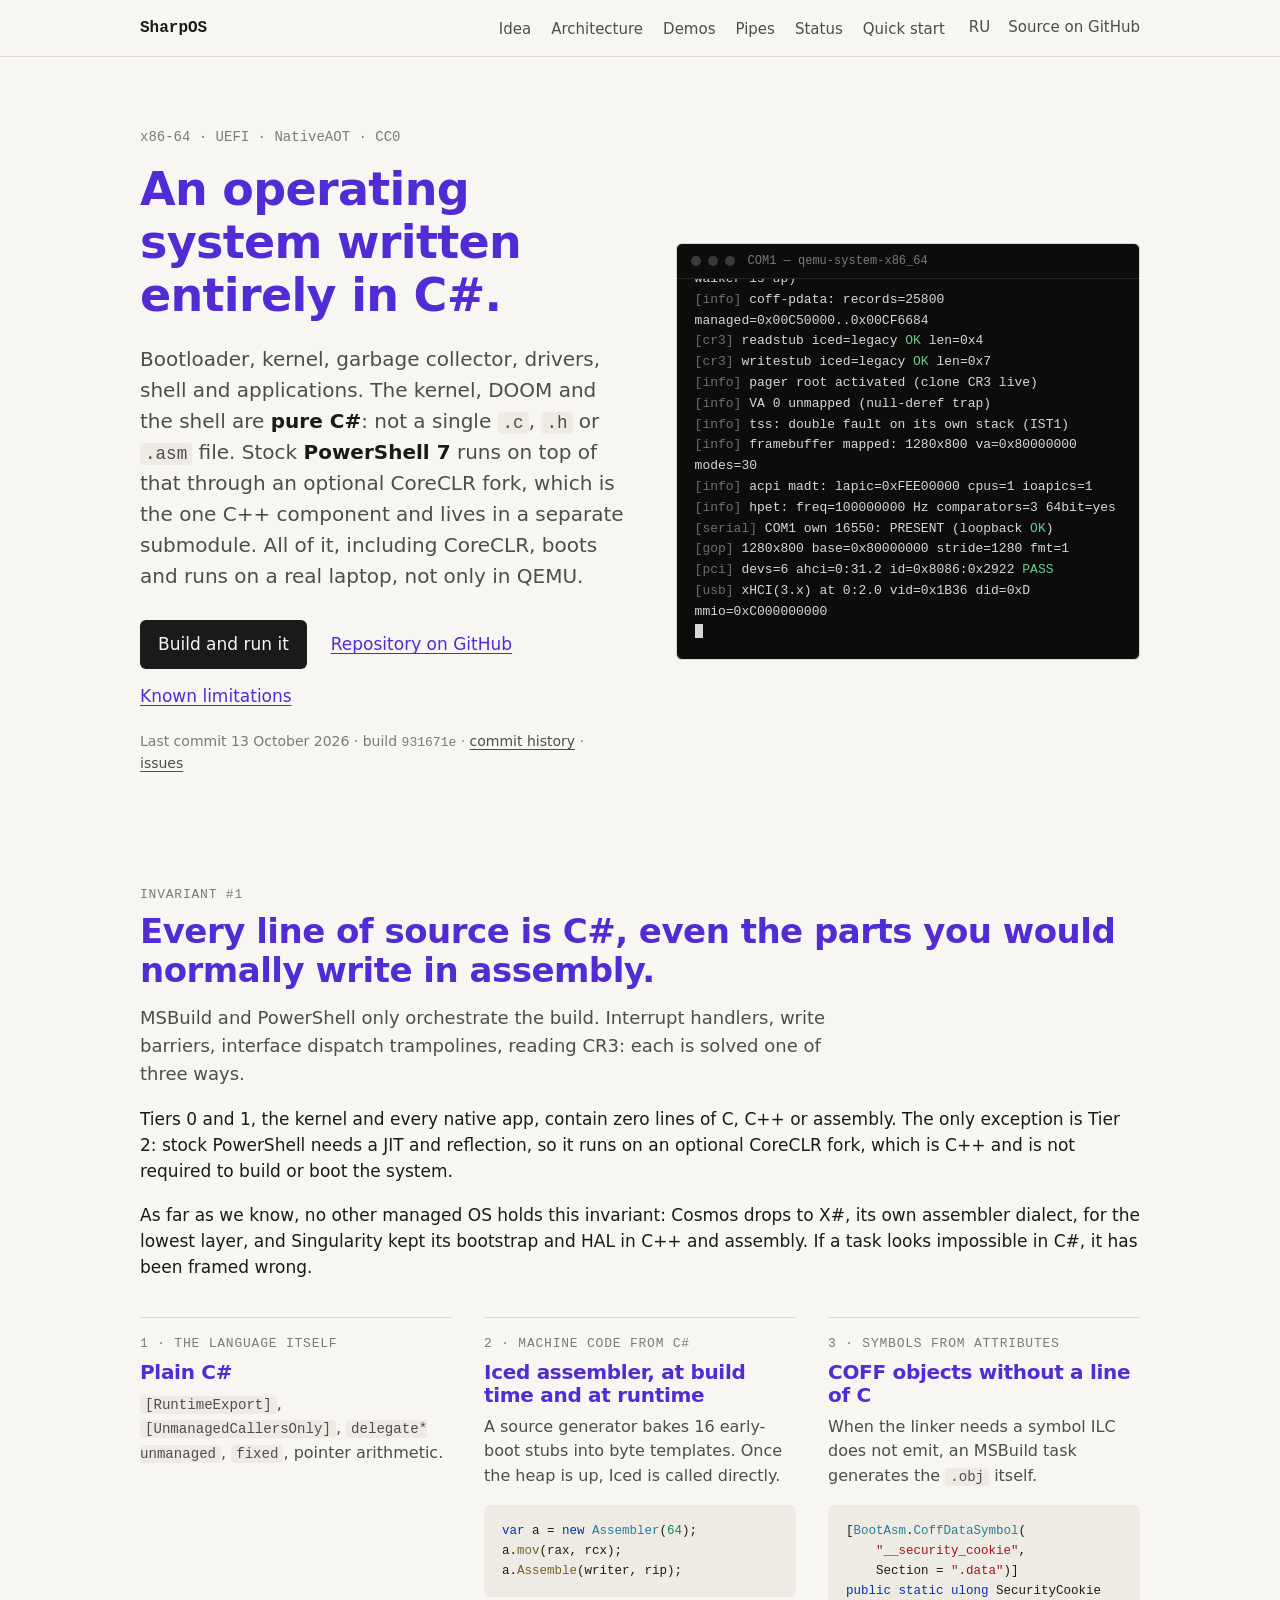
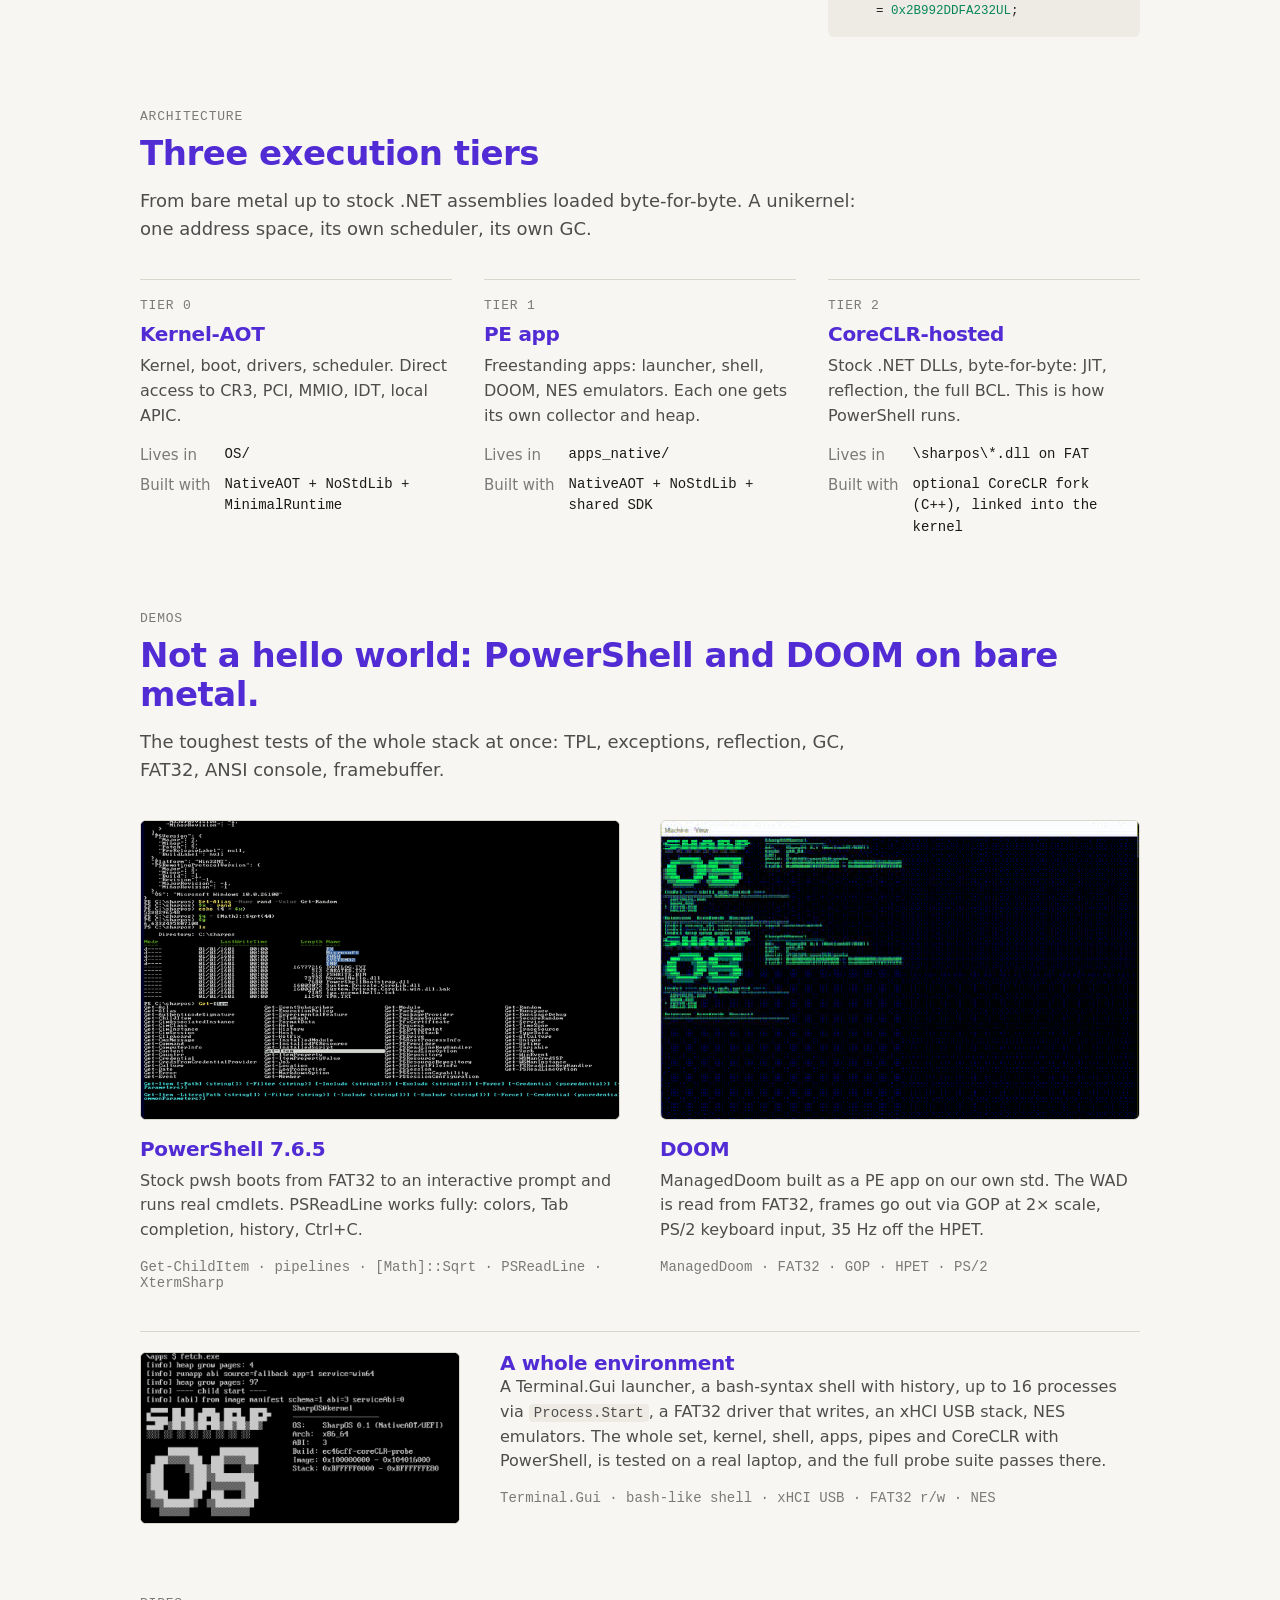
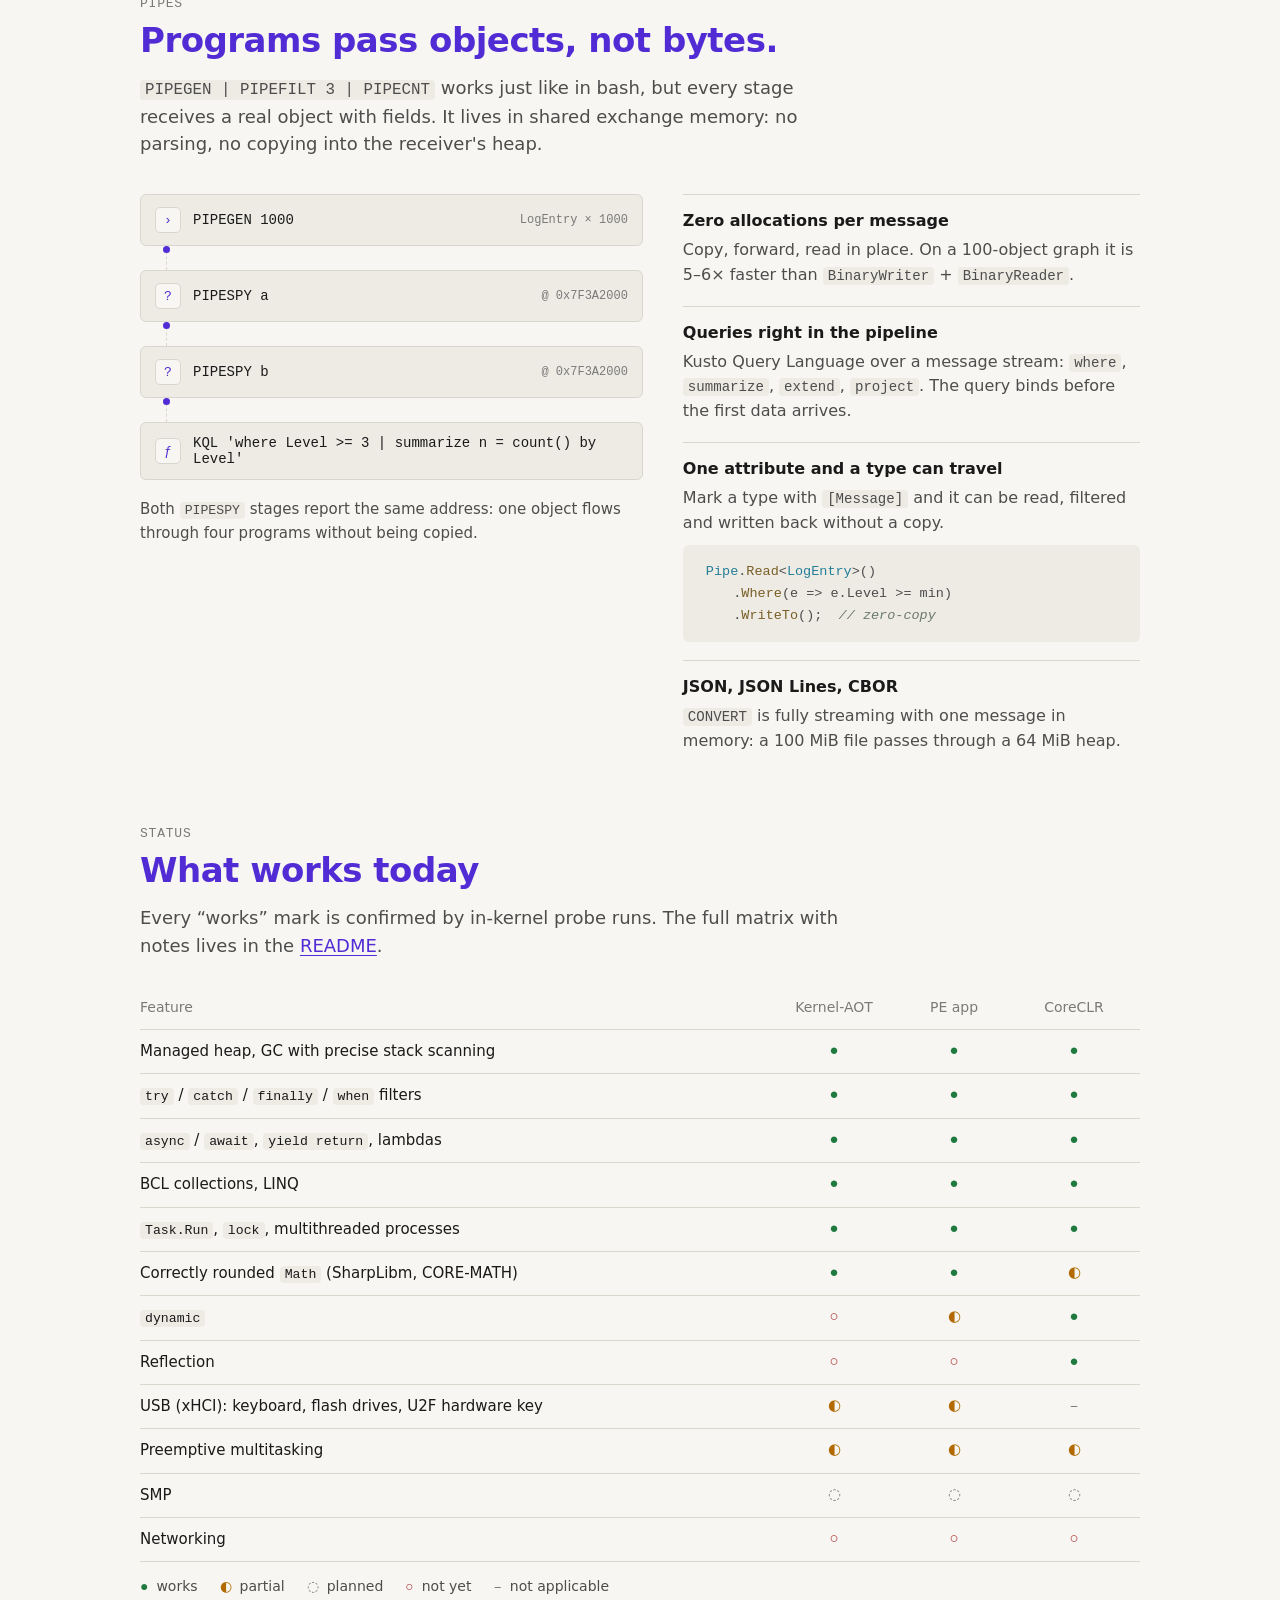
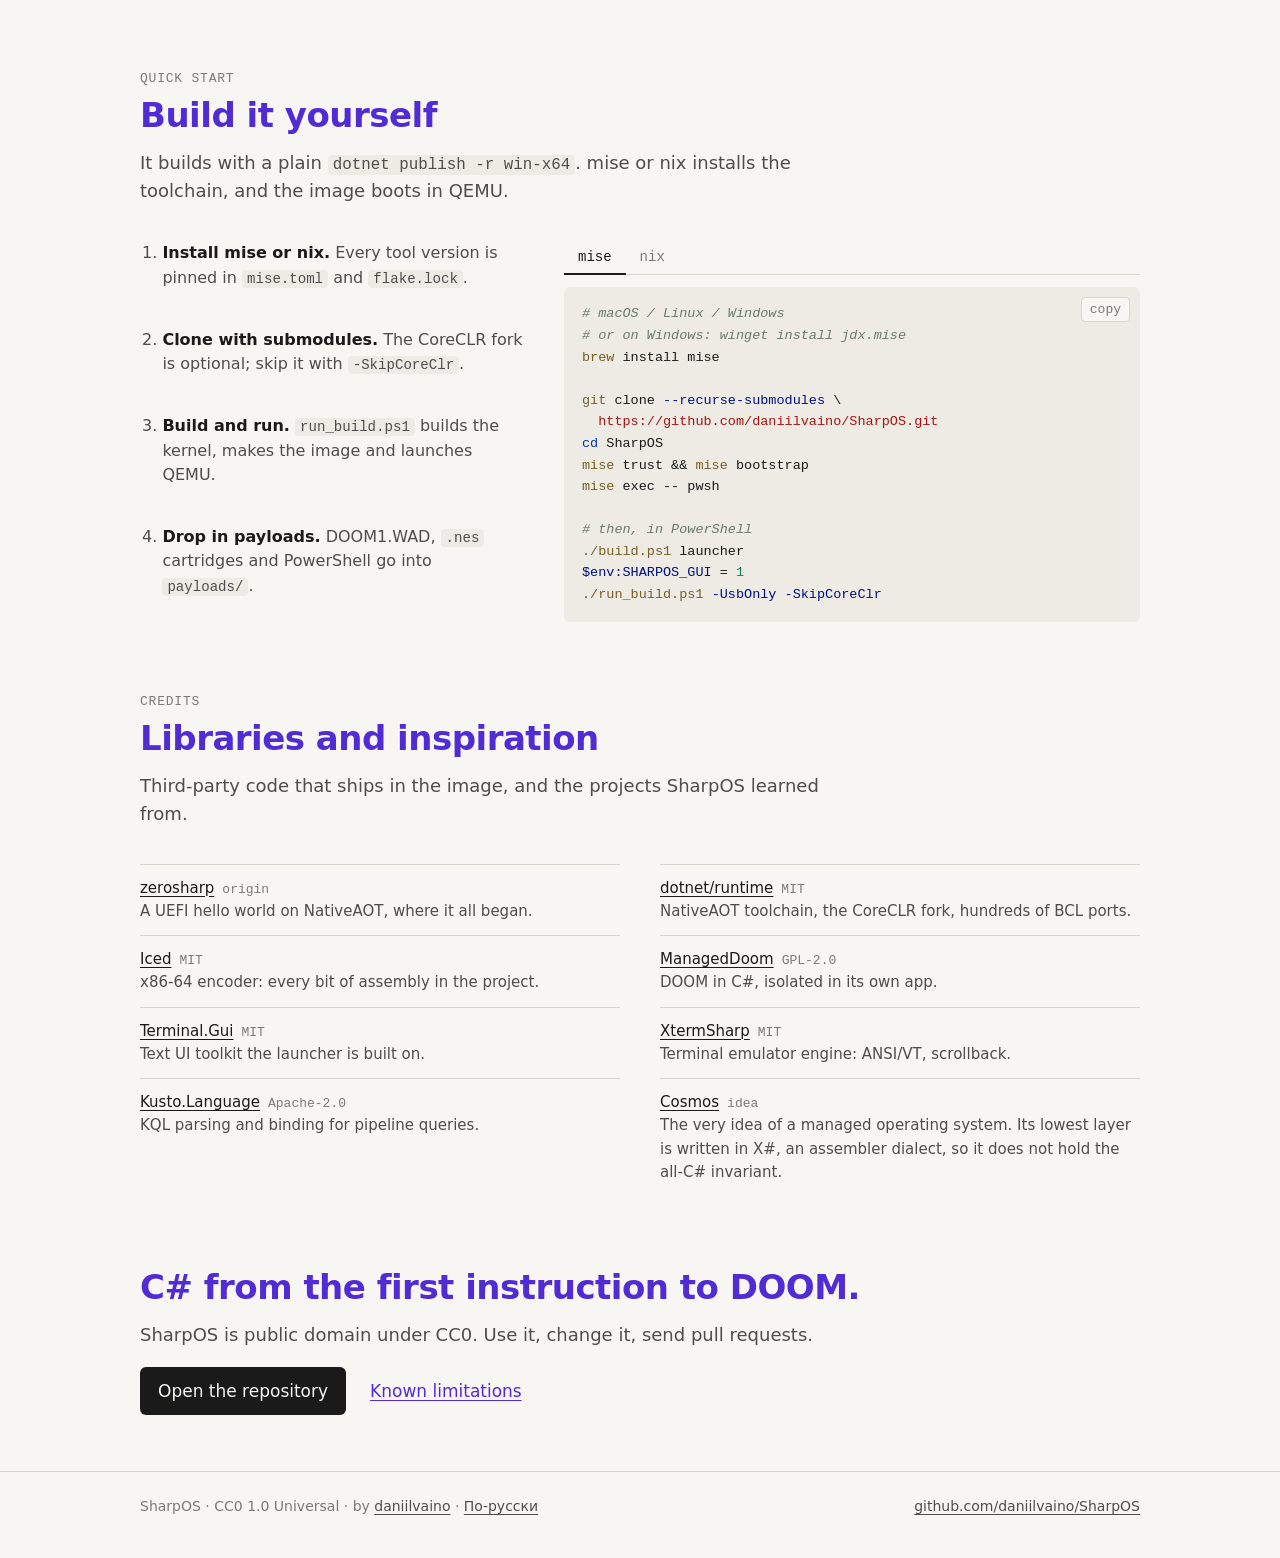
==== commit c4fa0aca: "Second review pass: real-hardware claim, static terminal, mobile fixes - Hero and launcher demo now " ====
--- a/index.html
+++ b/index.html
@@ -4,11 +4,11 @@
 <meta charset="utf-8">
 <meta name="viewport" content="width=device-width, initial-scale=1">
 <title>SharpOS — an operating system written entirely in C#</title>
-<meta name="description" content="An experimental x86-64 OS written entirely in C#: UEFI boot, NativeAOT kernel, its own GC, apps and object pipes. Runs stock PowerShell 7 and DOOM.">
+<meta name="description" content="An experimental x86-64 OS whose kernel, drivers, shell and apps are pure C#, with no C or assembly. Stock PowerShell 7 runs on an optional CoreCLR fork. Boots and runs on a real laptop.">
 <meta name="theme-color" content="#f7f6f2" media="(prefers-color-scheme: light)">
 <meta name="theme-color" content="#151515" media="(prefers-color-scheme: dark)">
 <meta property="og:title" content="SharpOS — an operating system written entirely in C#">
-<meta property="og:description" content="Not a single .c, .h or .asm file. UEFI, a NativeAOT kernel, its own GC, and it runs PowerShell 7 and DOOM.">
+<meta property="og:description" content="Kernel, DOOM and the shell in pure C#: no .c, .h or .asm. PowerShell 7 on an optional CoreCLR fork. Runs on real hardware.">
 <meta property="og:image" content="https://sharpos.net/media/screenshot.png">
 <meta property="og:url" content="https://sharpos.net/">
 <meta property="og:type" content="website">
@@ -47,17 +47,72 @@
       <div>
         <div class="eyebrow">x86-64 · UEFI · NativeAOT · CC0</div>
         <h1>An operating system written entirely in C#.</h1>
-        <p class="lead">Bootloader, kernel, garbage collector, drivers, shell and applications. The kernel, DOOM and the shell are <strong>pure C#</strong>: not a single <code>.c</code>, <code>.h</code> or <code>.asm</code> file. Stock <strong>PowerShell 7</strong> runs on top of that through an optional CoreCLR fork, which is the one C++ component and lives in a separate submodule.</p>
+        <p class="lead">Bootloader, kernel, garbage collector, drivers, shell and applications. The kernel, DOOM and the shell are <strong>pure C#</strong>: not a single <code>.c</code>, <code>.h</code> or <code>.asm</code> file. Stock <strong>PowerShell 7</strong> runs on top of that through an optional CoreCLR fork, which is the one C++ component and lives in a separate submodule. All of it, including CoreCLR, boots and runs on a real laptop, not only in QEMU.</p>
         <div class="actions">
           <a class="btn" href="#start">Build and run it</a>
           <a href="https://github.com/daniilvaino/SharpOS">Repository on GitHub</a>
           <a href="https://github.com/daniilvaino/SharpOS/blob/main/limits.md">Known limitations</a>
         </div>
-        <div class="meta">Updated 15 October 2026 · build <code>931671e</code> · <a href="https://github.com/daniilvaino/SharpOS/commits/main">commit history</a> · <a href="https://github.com/daniilvaino/SharpOS/discussions">discussions</a></div>
+        <div class="meta">Last commit <time data-updated datetime="2026-10-13">13 October 2026</time> · build <code data-build>931671e</code> · <a href="https://github.com/daniilvaino/SharpOS/commits/main">commit history</a> · <a href="https://github.com/daniilvaino/SharpOS/issues">issues</a></div>
       </div>
       <div class="term" aria-label="SharpOS boot log">
         <div class="term-bar"><i></i><i></i><i></i><span>COM1 — qemu-system-x86_64</span></div>
-        <pre id="boot"></pre>
+        <pre id="boot"><span class="c-dim">BdsDxe: loading Boot0002 "UEFI QEMU QEMU USB HARDDRIVE 1-0000:00:02.0-3"</span>
+<span class="c-dim">BdsDxe: starting Boot0002 "UEFI QEMU QEMU USB HARDDRIVE 1-0000:00:02.0-3"</span>
+<span class="c-dim">[uefi]</span> image protection: base=0x7CBBB000 size=0xD07000
+<span class="c-dim">[info]</span> boot info ready, switching to the kernel stack
+<span class="c-dim">[info]</span> on the kernel stack, installing the IDT
+<span class="c-b">[info] SharpOS 0.1</span>
+<span class="c-dim">[info]</span> build: 931671e+dirty.1014-2355-pipe-dev
+<span class="c-dim">[info]</span> boot: UEFI  fw: EDK II / rev 65536
+<span class="c-dim">[info]</span> caps: TextOutput Shutdown MemoryMap ExternalElf KeyboardInput
+<span class="c-dim">[info]</span> idt installed
+<span class="c-dim">[info]</span> memory regions: 83
+<span class="c-dim">[info]</span> usable pages: 509110
+<span class="c-dim">[info]</span> heap init ok
+<span class="c-dim">[info]</span> iface dispatch bridge installed
+<span class="c-dim">[info]</span> throw-ex shellcode: bytes=150 head=0x000000007D7A6358
+<span class="c-dim">[info]</span> call-catch-funclet shellcode installed
+<span class="c-dim">[info]</span> gc collect hook installed (precise once the walker is up)
+<span class="c-dim">[info]</span> coff-pdata: records=25800 managed=0x00C50000..0x00CF6684
+<span class="c-dim">[cr3]</span> readstub iced=legacy <span class="c-ok">OK</span> len=0x4
+<span class="c-dim">[cr3]</span> writestub iced=legacy <span class="c-ok">OK</span> len=0x7
+<span class="c-dim">[info]</span> pager root activated (clone CR3 live)
+<span class="c-dim">[info]</span> VA 0 unmapped (null-deref trap)
+<span class="c-dim">[info]</span> tss: double fault on its own stack (IST1)
+<span class="c-dim">[info]</span> framebuffer mapped: 1280x800 va=0x80000000 modes=30
+<span class="c-dim">[info]</span> acpi madt: lapic=0xFEE00000 cpus=1 ioapics=1
+<span class="c-dim">[info]</span> hpet: freq=100000000 Hz comparators=3 64bit=yes
+<span class="c-dim">[serial]</span> COM1 own 16550: PRESENT (loopback <span class="c-ok">OK</span>)
+<span class="c-dim">[gop]</span> 1280x800 base=0x80000000 stride=1280 fmt=1
+<span class="c-dim">[pci]</span> devs=6 ahci=0:31.2 id=0x8086:0x2922 <span class="c-ok">PASS</span>
+<span class="c-dim">[usb]</span> xHCI(3.x) at 0:2.0 vid=0x1B36 did=0xD mmio=0xC000000000
+<span class="c-dim">[ebs]</span> ExitBootServices <span class="c-ok">OK</span> -- POST-EBS substrate <span class="c-ok">LIVE</span>
+<span class="c-dim">[apic]</span> id=0 ver=0x14 timer=1563 kHz
+<span class="c-dim">[xhci]</span> port 2 connected speed=4 (usb3) slot=1 functions=storage
+<span class="c-dim">[xhci]</span> port 4 connected speed=3 (usb2) slot=2 functions=keyboard
+<span class="c-dim">[xhci]</span> usb keyboard attached as system input
+<span class="c-dim">[fat]</span> mount=Y FAT32 bps=512 spc=8 lfn:CoreLib.dll sz=16003072 <span class="c-ok">PASS</span>
+<span class="c-b">=== CoreClrProbe ===</span>
+<span class="c-dim">[host]</span> GC heap limit 994 MiB of 1988 MiB usable
+<span class="c-dim">[host]</span> FileOpen path="\sharpos\System.Private.CoreLib.dll"
+<span class="c-dim">[fsread]</span> done sz=16003072 read_ms=38 total_ms=69
+<span class="c-dim">[r2r]</span> System.Private.CoreLib: Ready to Run initialized successfully
+coreclr_initialize hr=0x0
+<span class="c-b">=== S_OK — CoreCLR initialized ===</span>
+<span class="c-dim">[info]</span> pe launcher start
+<span class="c-dim">[info]</span> config: \config\system.env read
+<span class="c-dim">[info]</span> app run start: \bin\LAUNCHER.EXE
+
+<span class="c-cy">SharpOS shell</span><span class="c-dim"> — 'help' for what exists, Tab completes, Up/Down for history, 'exit' to leave</span>
+<span class="c-ok">\home</span> $ pipegen 100 | KQL 'summarize n = count() by Level'
+[kql] start ms: declared=0 bind1=0 bind2=1 first=5 total=6
+<span class="c-cy">Expando</span><span class="c-dim"> { </span>Level<span class="c-dim"> = </span><span class="c-w">0</span><span class="c-dim">, </span>n<span class="c-dim"> = </span><span class="c-w">20</span><span class="c-dim"> }</span>
+<span class="c-cy">Expando</span><span class="c-dim"> { </span>Level<span class="c-dim"> = </span><span class="c-w">1</span><span class="c-dim">, </span>n<span class="c-dim"> = </span><span class="c-w">20</span><span class="c-dim"> }</span>
+<span class="c-cy">Expando</span><span class="c-dim"> { </span>Level<span class="c-dim"> = </span><span class="c-w">2</span><span class="c-dim">, </span>n<span class="c-dim"> = </span><span class="c-w">20</span><span class="c-dim"> }</span>
+<span class="c-cy">Expando</span><span class="c-dim"> { </span>Level<span class="c-dim"> = </span><span class="c-w">3</span><span class="c-dim">, </span>n<span class="c-dim"> = </span><span class="c-w">20</span><span class="c-dim"> }</span>
+<span class="c-cy">Expando</span><span class="c-dim"> { </span>Level<span class="c-dim"> = </span><span class="c-w">4</span><span class="c-dim">, </span>n<span class="c-dim"> = </span><span class="c-w">20</span><span class="c-dim"> }</span>
+<span class="c-ok">\home</span> $ DOOM.EXE</pre>
       </div>
     </div>
   </div>
@@ -69,7 +124,9 @@
   <div class="wrap rv">
     <div class="label">Invariant #1</div>
     <h2>Every line of source is C#, even the parts you would normally write in assembly.</h2>
-    <p>MSBuild and PowerShell only orchestrate the build. Interrupt handlers, write barriers, interface dispatch trampolines, reading CR3: each is solved one of three ways. Tiers 0 and 1, the kernel and every native app, contain zero lines of C, C++ or assembly. The only exception is Tier 2: stock PowerShell needs a JIT and reflection, so it runs on an optional CoreCLR fork, which is C++ and is not required to build or boot the system. As far as we know, no other managed OS holds this invariant: Cosmos drops to X#, its own assembler dialect, for the lowest layer, and Singularity kept its bootstrap and HAL in C++ and assembly. If a task looks impossible in C#, it has been framed wrong.</p>
+    <p>MSBuild and PowerShell only orchestrate the build. Interrupt handlers, write barriers, interface dispatch trampolines, reading CR3: each is solved one of three ways.</p>
+    <p>Tiers 0 and 1, the kernel and every native app, contain zero lines of C, C++ or assembly. The only exception is Tier 2: stock PowerShell needs a JIT and reflection, so it runs on an optional CoreCLR fork, which is C++ and is not required to build or boot the system.</p>
+    <p>As far as we know, no other managed OS holds this invariant: Cosmos drops to X#, its own assembler dialect, for the lowest layer, and Singularity kept its bootstrap and HAL in C++ and assembly. If a task looks impossible in C#, it has been framed wrong.</p>
     <div class="cols">
       <div>
         <div class="label">1 · The language itself</div>
@@ -148,7 +205,7 @@
         <div class="frame"><img src="media/screenshot.png" alt="SharpOS launcher and fetch.exe output" loading="lazy" width="1600" height="855"></div>
         <div>
           <h3>A whole environment</h3>
-          <p>A Terminal.Gui launcher, a bash-syntax shell with history, up to 16 processes via <code>Process.Start</code>, a FAT32 driver that writes, an xHCI USB stack tested on real hardware, NES emulators. Day-to-day development happens in QEMU; the USB stack is the part that has been exercised on a physical machine.</p>
+          <p>A Terminal.Gui launcher, a bash-syntax shell with history, up to 16 processes via <code>Process.Start</code>, a FAT32 driver that writes, an xHCI USB stack, NES emulators. The whole set, kernel, shell, apps, pipes and CoreCLR with PowerShell, is tested on a real laptop, and the full probe suite passes there.</p>
           <div class="tags">Terminal.Gui · bash-like shell · xHCI USB · FAT32 r/w · NES</div>
         </div>
       </figure>
@@ -194,18 +251,18 @@
       <table>
         <thead><tr><th>Feature</th><th>Kernel-AOT</th><th>PE app</th><th>CoreCLR</th></tr></thead>
         <tbody>
-          <tr><td>Managed heap, GC with precise stack scanning</td><td class="s s-y">●</td><td class="s s-y">●</td><td class="s s-y">●</td></tr>
-          <tr><td><code>try</code> / <code>catch</code> / <code>finally</code> / <code>when</code> filters</td><td class="s s-y">●</td><td class="s s-y">●</td><td class="s s-y">●</td></tr>
-          <tr><td><code>async</code> / <code>await</code>, <code>yield return</code>, lambdas</td><td class="s s-y">●</td><td class="s s-y">●</td><td class="s s-y">●</td></tr>
-          <tr><td>BCL collections, LINQ</td><td class="s s-y">●</td><td class="s s-y">●</td><td class="s s-y">●</td></tr>
-          <tr><td><code>Task.Run</code>, <code>lock</code>, multithreaded processes</td><td class="s s-y">●</td><td class="s s-y">●</td><td class="s s-y">●</td></tr>
-          <tr><td>Correctly rounded <code>Math</code> (SharpLibm, CORE-MATH)</td><td class="s s-y">●</td><td class="s s-y">●</td><td class="s s-p">◐</td></tr>
-          <tr><td><code>dynamic</code></td><td class="s s-n">○</td><td class="s s-p">◐</td><td class="s s-y">●</td></tr>
-          <tr><td>Reflection</td><td class="s s-n">○</td><td class="s s-n">○</td><td class="s s-y">●</td></tr>
-          <tr><td>USB (xHCI): keyboard, flash drives, U2F hardware key</td><td class="s s-p">◐</td><td class="s s-p">◐</td><td class="s s-x">–</td></tr>
-          <tr><td>Preemptive multitasking</td><td class="s s-p">◐</td><td class="s s-p">◐</td><td class="s s-p">◐</td></tr>
-          <tr><td>SMP</td><td class="s s-l">◌</td><td class="s s-l">◌</td><td class="s s-l">◌</td></tr>
-          <tr><td>Networking</td><td class="s s-n">○</td><td class="s s-n">○</td><td class="s s-n">○</td></tr>
+          <tr><td>Managed heap, GC with precise stack scanning</td><td class="s s-y"><span aria-hidden="true">●</span><span class="sr">works</span></td><td class="s s-y"><span aria-hidden="true">●</span><span class="sr">works</span></td><td class="s s-y"><span aria-hidden="true">●</span><span class="sr">works</span></td></tr>
+          <tr><td><code>try</code> / <code>catch</code> / <code>finally</code> / <code>when</code> filters</td><td class="s s-y"><span aria-hidden="true">●</span><span class="sr">works</span></td><td class="s s-y"><span aria-hidden="true">●</span><span class="sr">works</span></td><td class="s s-y"><span aria-hidden="true">●</span><span class="sr">works</span></td></tr>
+          <tr><td><code>async</code> / <code>await</code>, <code>yield return</code>, lambdas</td><td class="s s-y"><span aria-hidden="true">●</span><span class="sr">works</span></td><td class="s s-y"><span aria-hidden="true">●</span><span class="sr">works</span></td><td class="s s-y"><span aria-hidden="true">●</span><span class="sr">works</span></td></tr>
+          <tr><td>BCL collections, LINQ</td><td class="s s-y"><span aria-hidden="true">●</span><span class="sr">works</span></td><td class="s s-y"><span aria-hidden="true">●</span><span class="sr">works</span></td><td class="s s-y"><span aria-hidden="true">●</span><span class="sr">works</span></td></tr>
+          <tr><td><code>Task.Run</code>, <code>lock</code>, multithreaded processes</td><td class="s s-y"><span aria-hidden="true">●</span><span class="sr">works</span></td><td class="s s-y"><span aria-hidden="true">●</span><span class="sr">works</span></td><td class="s s-y"><span aria-hidden="true">●</span><span class="sr">works</span></td></tr>
+          <tr><td>Correctly rounded <code>Math</code> (SharpLibm, CORE-MATH)</td><td class="s s-y"><span aria-hidden="true">●</span><span class="sr">works</span></td><td class="s s-y"><span aria-hidden="true">●</span><span class="sr">works</span></td><td class="s s-p"><span aria-hidden="true">◐</span><span class="sr">partial</span></td></tr>
+          <tr><td><code>dynamic</code></td><td class="s s-n"><span aria-hidden="true">○</span><span class="sr">not yet</span></td><td class="s s-p"><span aria-hidden="true">◐</span><span class="sr">partial</span></td><td class="s s-y"><span aria-hidden="true">●</span><span class="sr">works</span></td></tr>
+          <tr><td>Reflection</td><td class="s s-n"><span aria-hidden="true">○</span><span class="sr">not yet</span></td><td class="s s-n"><span aria-hidden="true">○</span><span class="sr">not yet</span></td><td class="s s-y"><span aria-hidden="true">●</span><span class="sr">works</span></td></tr>
+          <tr><td>USB (xHCI): keyboard, flash drives, U2F hardware key</td><td class="s s-p"><span aria-hidden="true">◐</span><span class="sr">partial</span></td><td class="s s-p"><span aria-hidden="true">◐</span><span class="sr">partial</span></td><td class="s s-x"><span aria-hidden="true">–</span><span class="sr">not applicable</span></td></tr>
+          <tr><td>Preemptive multitasking</td><td class="s s-p"><span aria-hidden="true">◐</span><span class="sr">partial</span></td><td class="s s-p"><span aria-hidden="true">◐</span><span class="sr">partial</span></td><td class="s s-p"><span aria-hidden="true">◐</span><span class="sr">partial</span></td></tr>
+          <tr><td>SMP</td><td class="s s-l"><span aria-hidden="true">◌</span><span class="sr">planned</span></td><td class="s s-l"><span aria-hidden="true">◌</span><span class="sr">planned</span></td><td class="s s-l"><span aria-hidden="true">◌</span><span class="sr">planned</span></td></tr>
+          <tr><td>Networking</td><td class="s s-n"><span aria-hidden="true">○</span><span class="sr">not yet</span></td><td class="s s-n"><span aria-hidden="true">○</span><span class="sr">not yet</span></td><td class="s s-n"><span aria-hidden="true">○</span><span class="sr">not yet</span></td></tr>
         </tbody>
       </table>
     </div>
@@ -239,7 +296,8 @@
         <div class="panel on" id="p-mise">
           <button class="copy" data-done="copied" data-fail="failed">copy</button>
 <pre><code><span class="cm"># macOS / Linux / Windows</span>
-<span class="f">brew</span> install mise            <span class="cm"># or: winget install jdx.mise</span>
+<span class="cm"># or on Windows: winget install jdx.mise</span>
+<span class="f">brew</span> install mise
 
 <span class="f">git</span> clone <span class="v">--recurse-submodules</span> \
   <span class="str">https://github.com/daniilvaino/SharpOS.git</span>
@@ -249,7 +307,8 @@
 
 <span class="cm"># then, in PowerShell</span>
 <span class="f">./build.ps1</span> launcher
-<span class="v">$env:SHARPOS_GUI</span>=<span class="n">1</span>; <span class="f">./run_build.ps1</span> <span class="v">-UsbOnly -SkipCoreClr</span></code></pre>
+<span class="v">$env:SHARPOS_GUI</span> = <span class="n">1</span>
+<span class="f">./run_build.ps1</span> <span class="v">-UsbOnly -SkipCoreClr</span></code></pre>
         </div>
         <div class="panel" id="p-nix">
           <button class="copy" data-done="copied" data-fail="failed">copy</button>
@@ -261,7 +320,8 @@
 
 <span class="cm"># then, in PowerShell</span>
 <span class="f">./build.ps1</span> launcher
-<span class="v">$env:SHARPOS_GUI</span>=<span class="n">1</span>; <span class="f">./run_build.ps1</span> <span class="v">-UsbOnly -SkipCoreClr</span></code></pre>
+<span class="v">$env:SHARPOS_GUI</span> = <span class="n">1</span>
+<span class="f">./run_build.ps1</span> <span class="v">-UsbOnly -SkipCoreClr</span></code></pre>
         </div>
       </div>
     </div>
@@ -301,7 +361,7 @@
 
 <footer>
   <div class="wrap">
-    <span>SharpOS · CC0 1.0 Universal · updated 15 Oct 2026 · <a href="ru/" hreflang="ru" lang="ru">По-русски</a></span>
+    <span>SharpOS · CC0 1.0 Universal · by <a href="https://github.com/daniilvaino">daniilvaino</a> · <a href="ru/" hreflang="ru" lang="ru">По-русски</a></span>
     <a href="https://github.com/daniilvaino/SharpOS">github.com/daniilvaino/SharpOS</a>
   </div>
 </footer>
--- a/assets/site.css
+++ b/assets/site.css
@@ -64,6 +64,7 @@
 .nav ul a, .nav .side a { color: var(--fg-2); text-decoration: none; font-size: 15px; }
 .nav ul a:hover, .nav .side a:hover { color: var(--fg); text-decoration: underline; }
 .nav .side { display: flex; gap: 18px; flex: none; }
+.nav a { white-space: nowrap; }
 
 /* hero */
 .hero { padding: 72px 0 40px; }
@@ -71,6 +72,7 @@
 .hero .lead { font-size: 20px; color: var(--fg-2); max-width: 38em; margin: 22px 0 28px; }
 .hero .lead strong { color: var(--fg); font-weight: 600; }
 .actions { display: flex; flex-wrap: wrap; gap: 14px 24px; align-items: center; }
+.actions a { white-space: nowrap; }
 .btn { display: inline-block; background: var(--fg); color: var(--bg); padding: 11px 18px; border-radius: 6px; text-decoration: none; font-weight: 500; }
 .btn:hover { text-decoration: none; opacity: 0.88; }
 .hero-grid { display: grid; grid-template-columns: minmax(0, 1.05fr) minmax(0, 1fr); gap: 48px; align-items: center; }
@@ -80,7 +82,7 @@
 .term-bar { display: flex; align-items: center; gap: 7px; padding: 10px 14px; border-bottom: 1px solid #262626; font: 12px var(--mono); color: #7a7a7a; }
 .term-bar i { width: 10px; height: 10px; border-radius: 50%; background: #3a3a3a; }
 .term-bar span { margin-left: 6px; }
-.term pre { margin: 0; padding: 16px 18px; background: none; border-radius: 0; font-size: 13px; line-height: 1.6; height: 380px; overflow: hidden; white-space: pre-wrap; word-break: break-word; }
+.term pre { margin: 0; padding: 16px 18px; background: none; border-radius: 0; font-size: 13px; line-height: 1.6; height: 380px; overflow-y: auto; overflow-x: hidden; white-space: pre-wrap; word-break: break-word; }
 .c-ok { color: #6cc98a; } .c-cy { color: #5fd7e0; font-weight: 600; } .c-err { color: #e07a7a; } .c-dim { color: #6e6e6e; } .c-p { color: #b3a1ff; } .c-w { color: #e0a74a; } .c-b { color: #fff; font-weight: 600; }
 .cur { display: inline-block; width: 8px; height: 14px; background: #d8d8d8; vertical-align: -2px; animation: blink 1s steps(1) infinite; }
 @keyframes blink { 50% { opacity: 0; } }
@@ -137,7 +139,8 @@
 .table-scroll { overflow-x: auto; margin-top: 28px; }
 table { width: 100%; border-collapse: collapse; font-size: 15px; }
 th, td { padding: 10px 12px 10px 0; text-align: left; border-bottom: 1px solid var(--line); vertical-align: top; }
-th { font-weight: 500; color: var(--fg-3); font-size: 14px; }
+th { font-weight: 500; color: var(--fg-3); font-size: 14px; white-space: nowrap; }
+.sr { position: absolute; width: 1px; height: 1px; overflow: hidden; clip: rect(0 0 0 0); white-space: nowrap; }
 th:not(:first-child), td:not(:first-child) { text-align: center; width: 120px; }
 td.s { font-family: var(--mono); font-size: 15px; }
 .s-y { color: var(--ok); }
@@ -195,15 +198,27 @@
   .cols { grid-template-columns: 1fr; gap: 24px; }
   .demos, .pipes, .start, .demos .wide { grid-template-columns: 1fr; gap: 28px; }
   .credits { grid-template-columns: 1fr; }
-  .hero { padding-top: 48px; }
+  .hero { padding: 36px 0 24px; }
+  .hero .lead { margin: 16px 0 20px; }
+  .actions { flex-direction: column; align-items: flex-start; gap: 12px; }
   .hero-grid { grid-template-columns: 1fr; gap: 32px; }
   .term pre { height: 320px; font-size: 12px; }
-  section { padding-top: 56px; }
-  .nav .wrap { gap: 16px; }
+  section { padding-top: 40px; }
+  .end { padding: 40px 0 32px; }
+  .cols, .demos, .pipes, .start, .credits { margin-top: 24px; }
+  .hero figure { margin-top: 28px; }
+  .nav .wrap { flex-wrap: wrap; height: auto; padding-top: 12px; padding-bottom: 12px; gap: 8px 16px; }
+  .nav .side { margin-left: auto; }
+  .nav ul { order: 3; width: 100%; margin: 0; flex-wrap: wrap; gap: 4px 16px; overflow: visible; white-space: normal; }
   .nav .side .gh-text { display: none; }
 }
 @media (max-width: 560px) {
   .hero .lead { font-size: 18px; }
-  th:not(:first-child), td:not(:first-child) { width: auto; padding-left: 8px; }
+  table { font-size: 14px; }
+  th, td { padding: 8px 4px 8px 0; }
+  th:not(:first-child), td:not(:first-child) { width: 58px; padding-left: 4px; }
+  th { font-size: 11px; }
   .panel pre { padding-right: 18px; padding-top: 44px; }
-}
+  section { padding-top: 36px; }
+  .cols { gap: 20px; }
+}
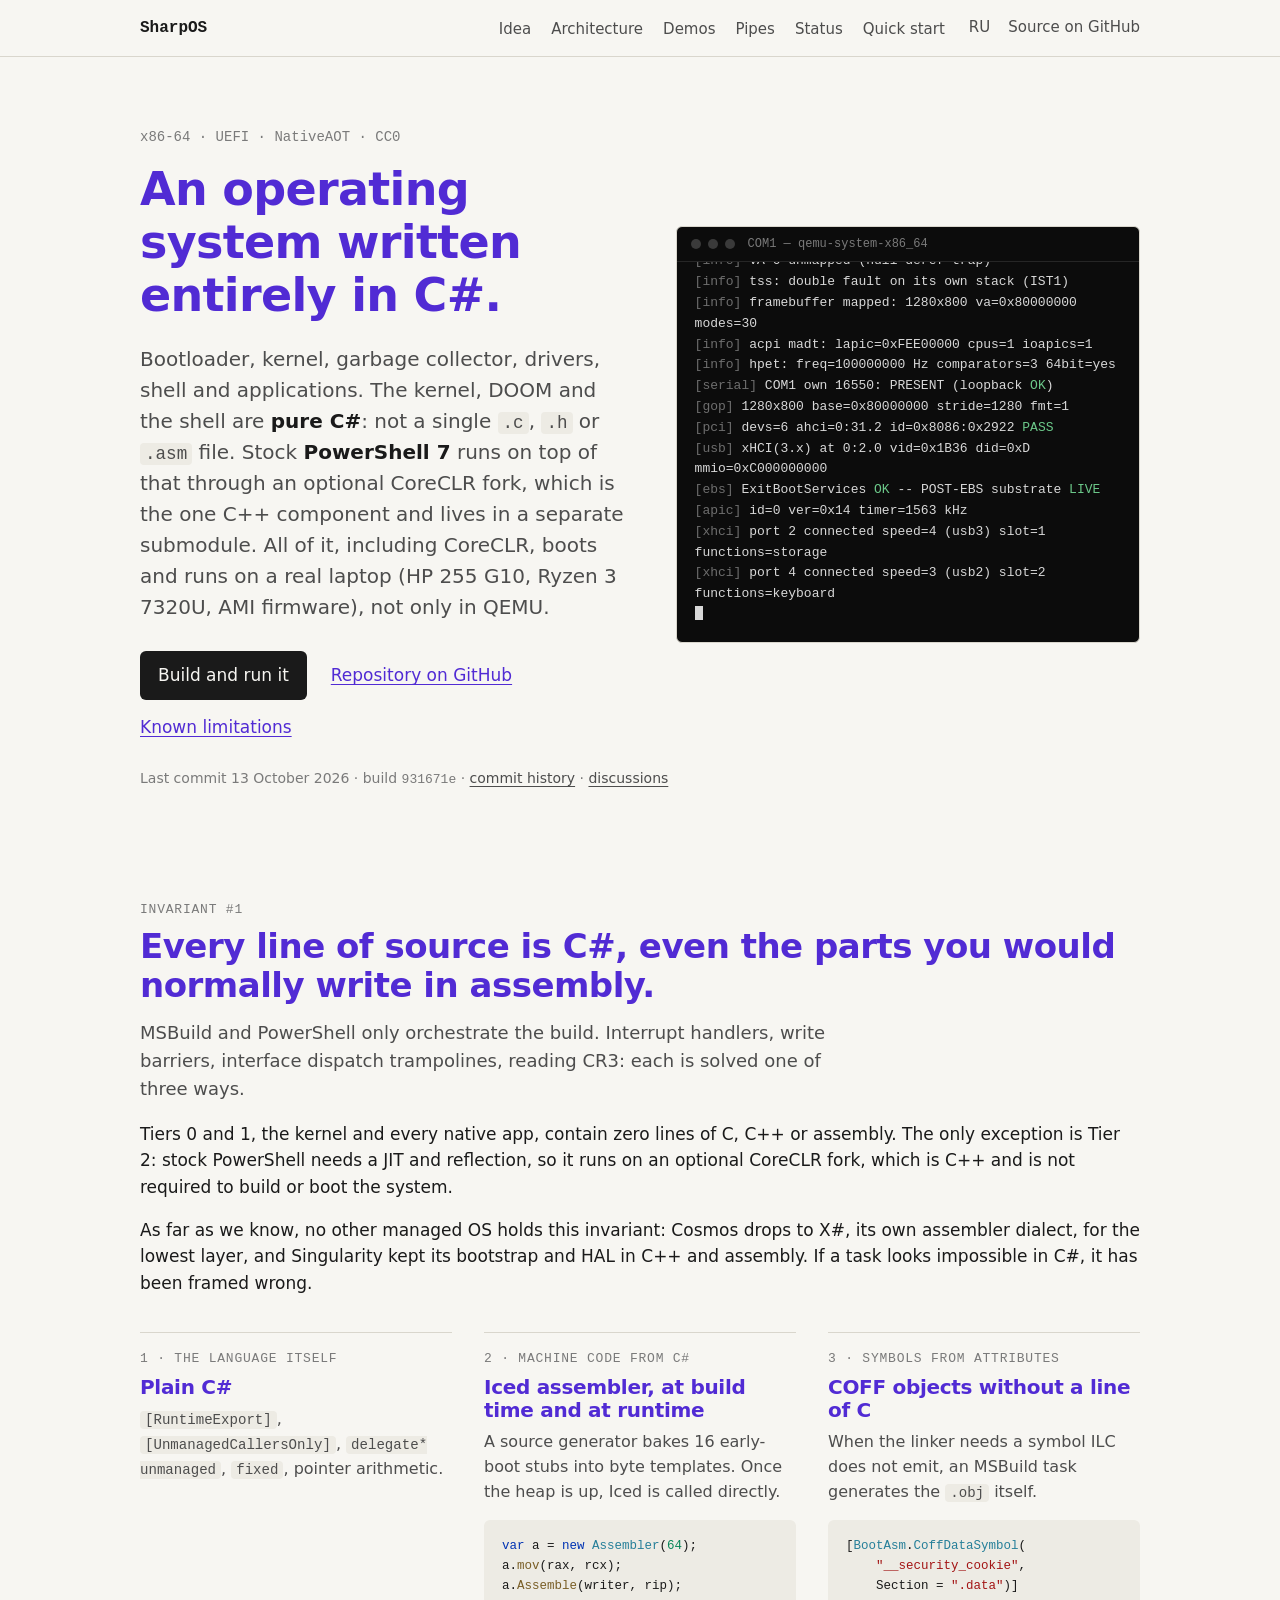
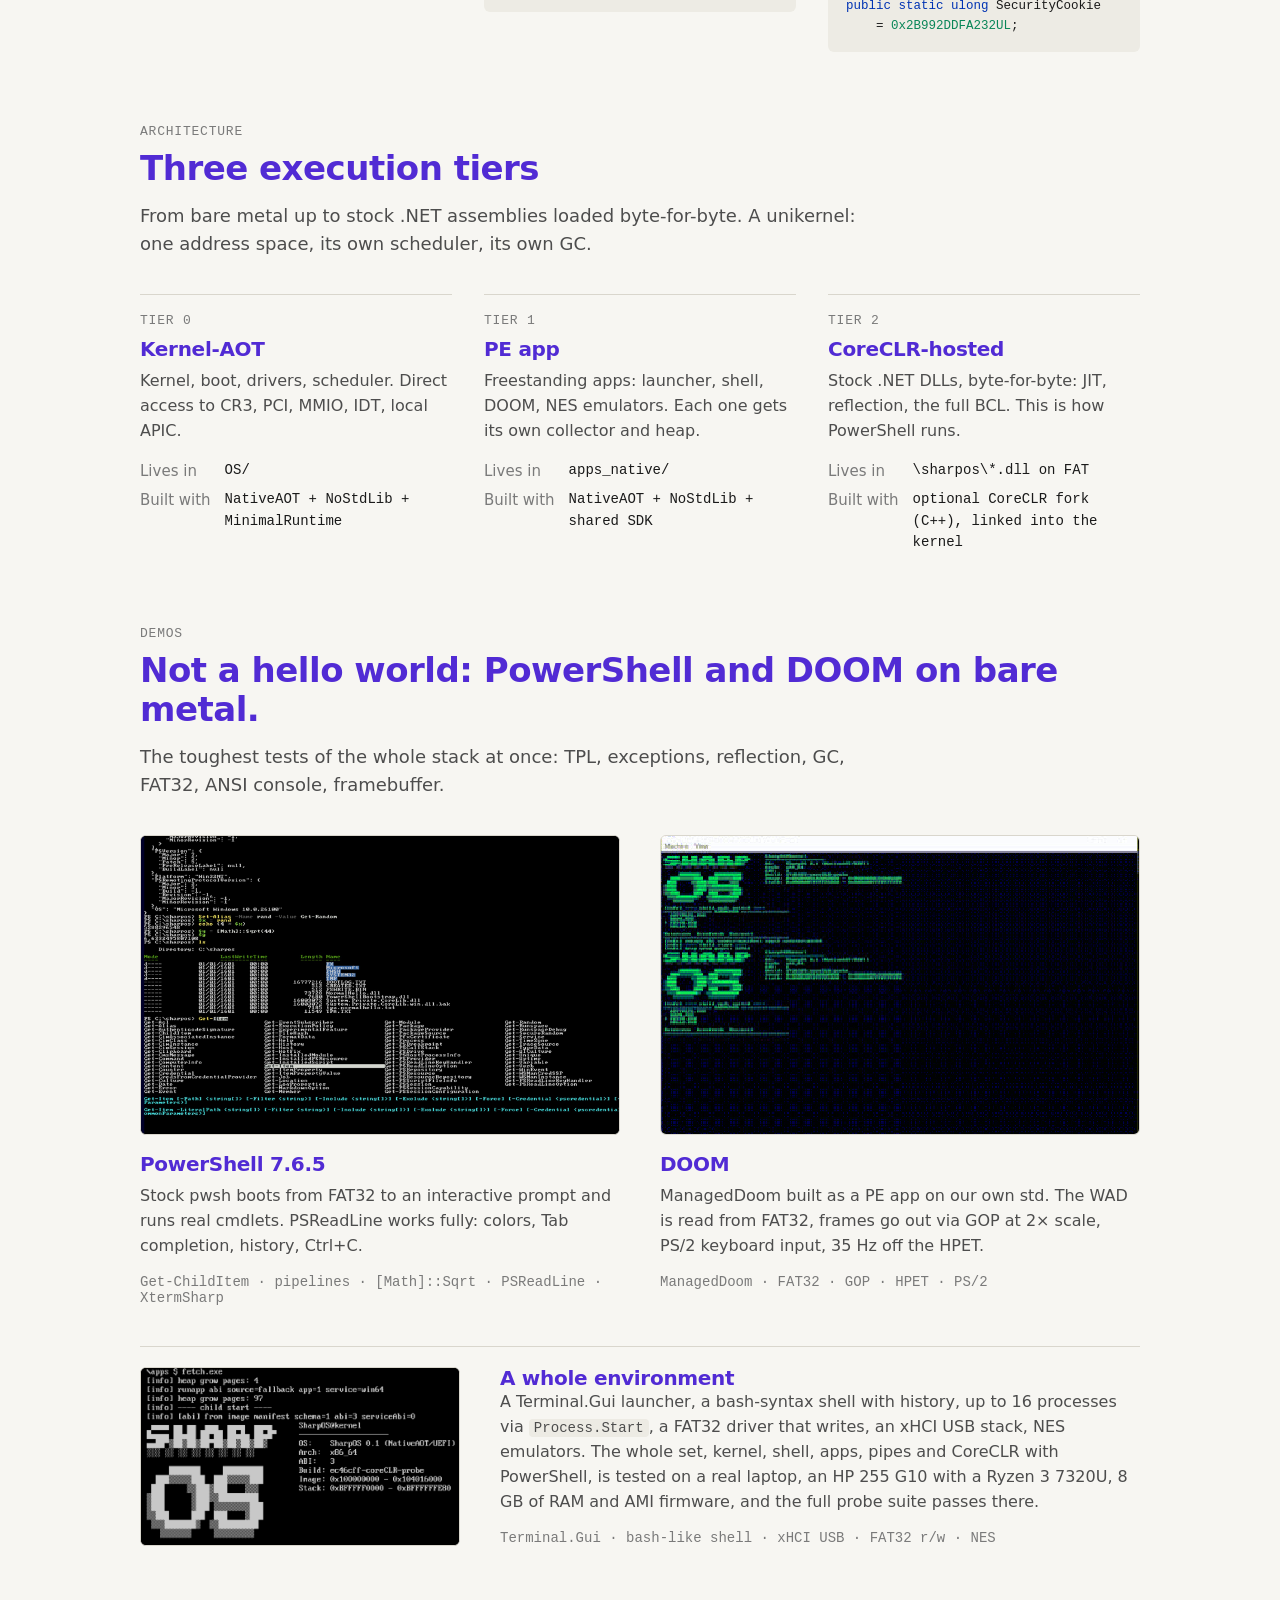
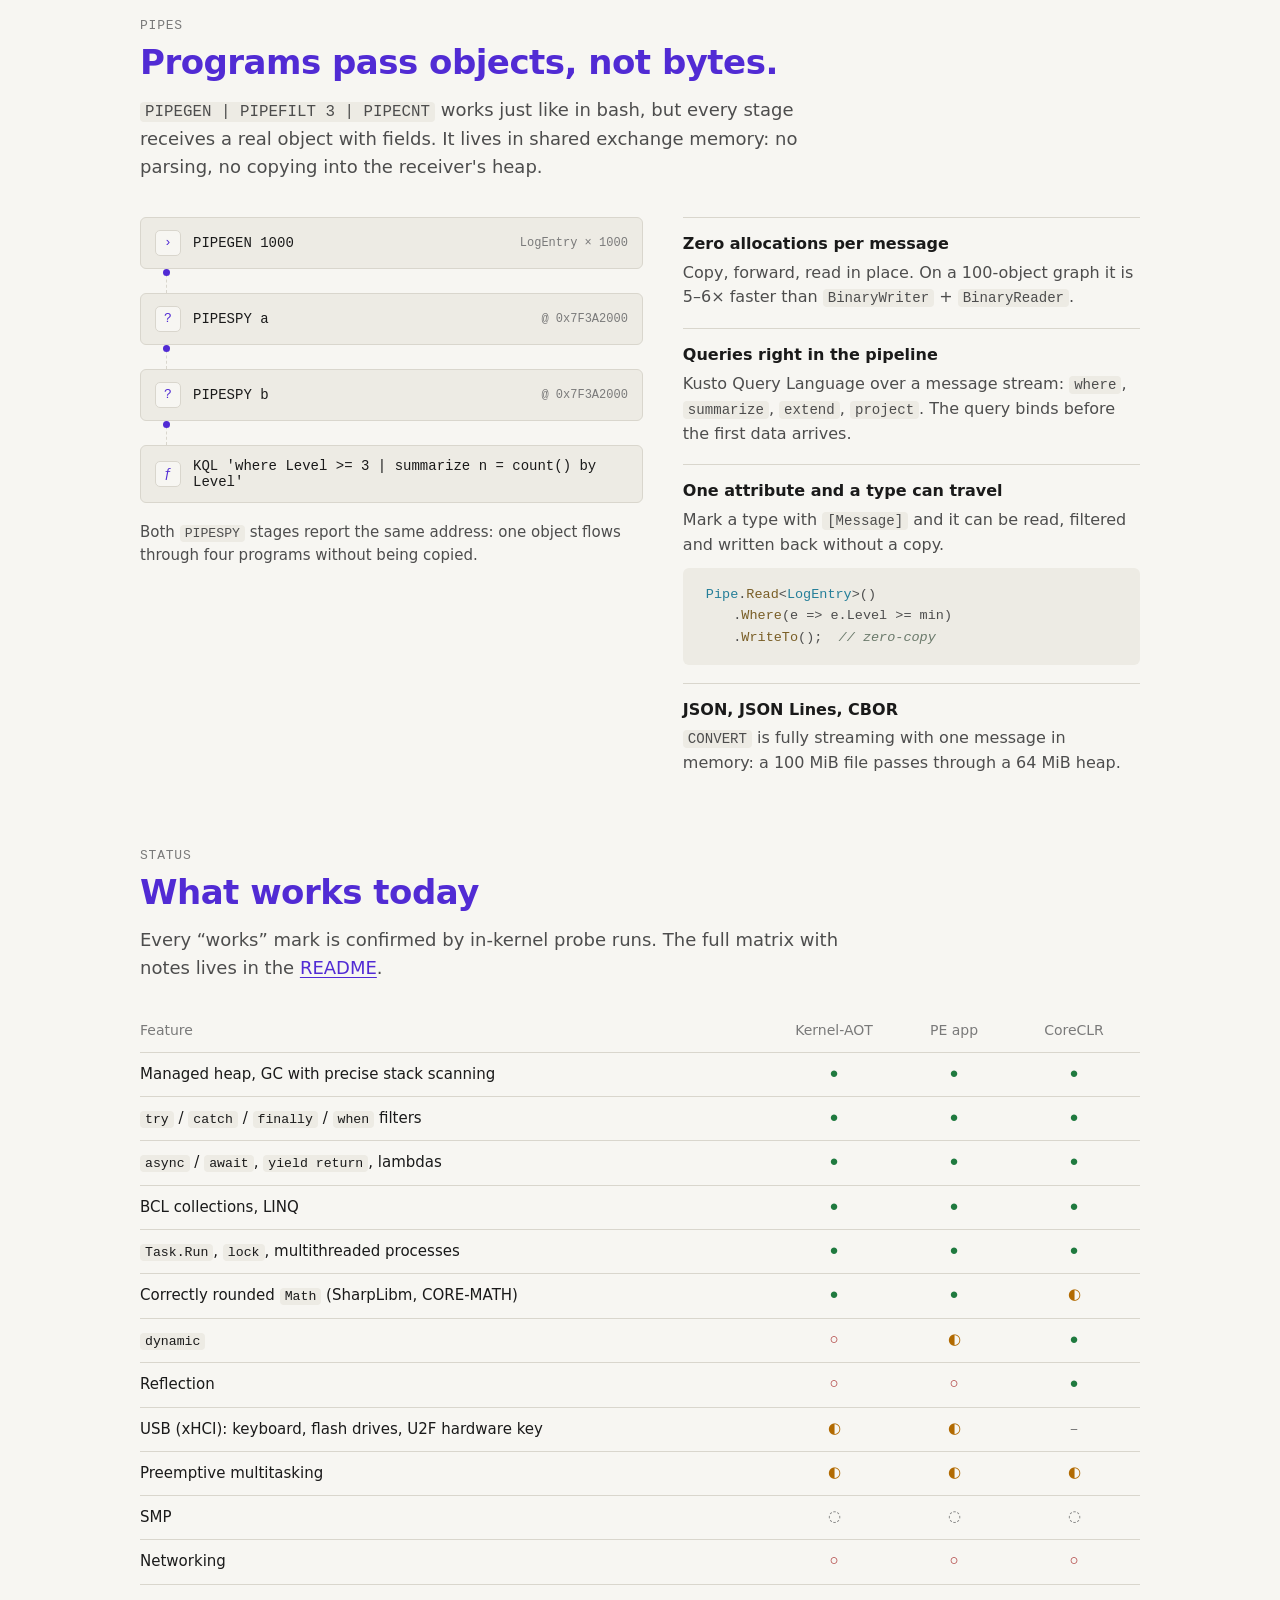
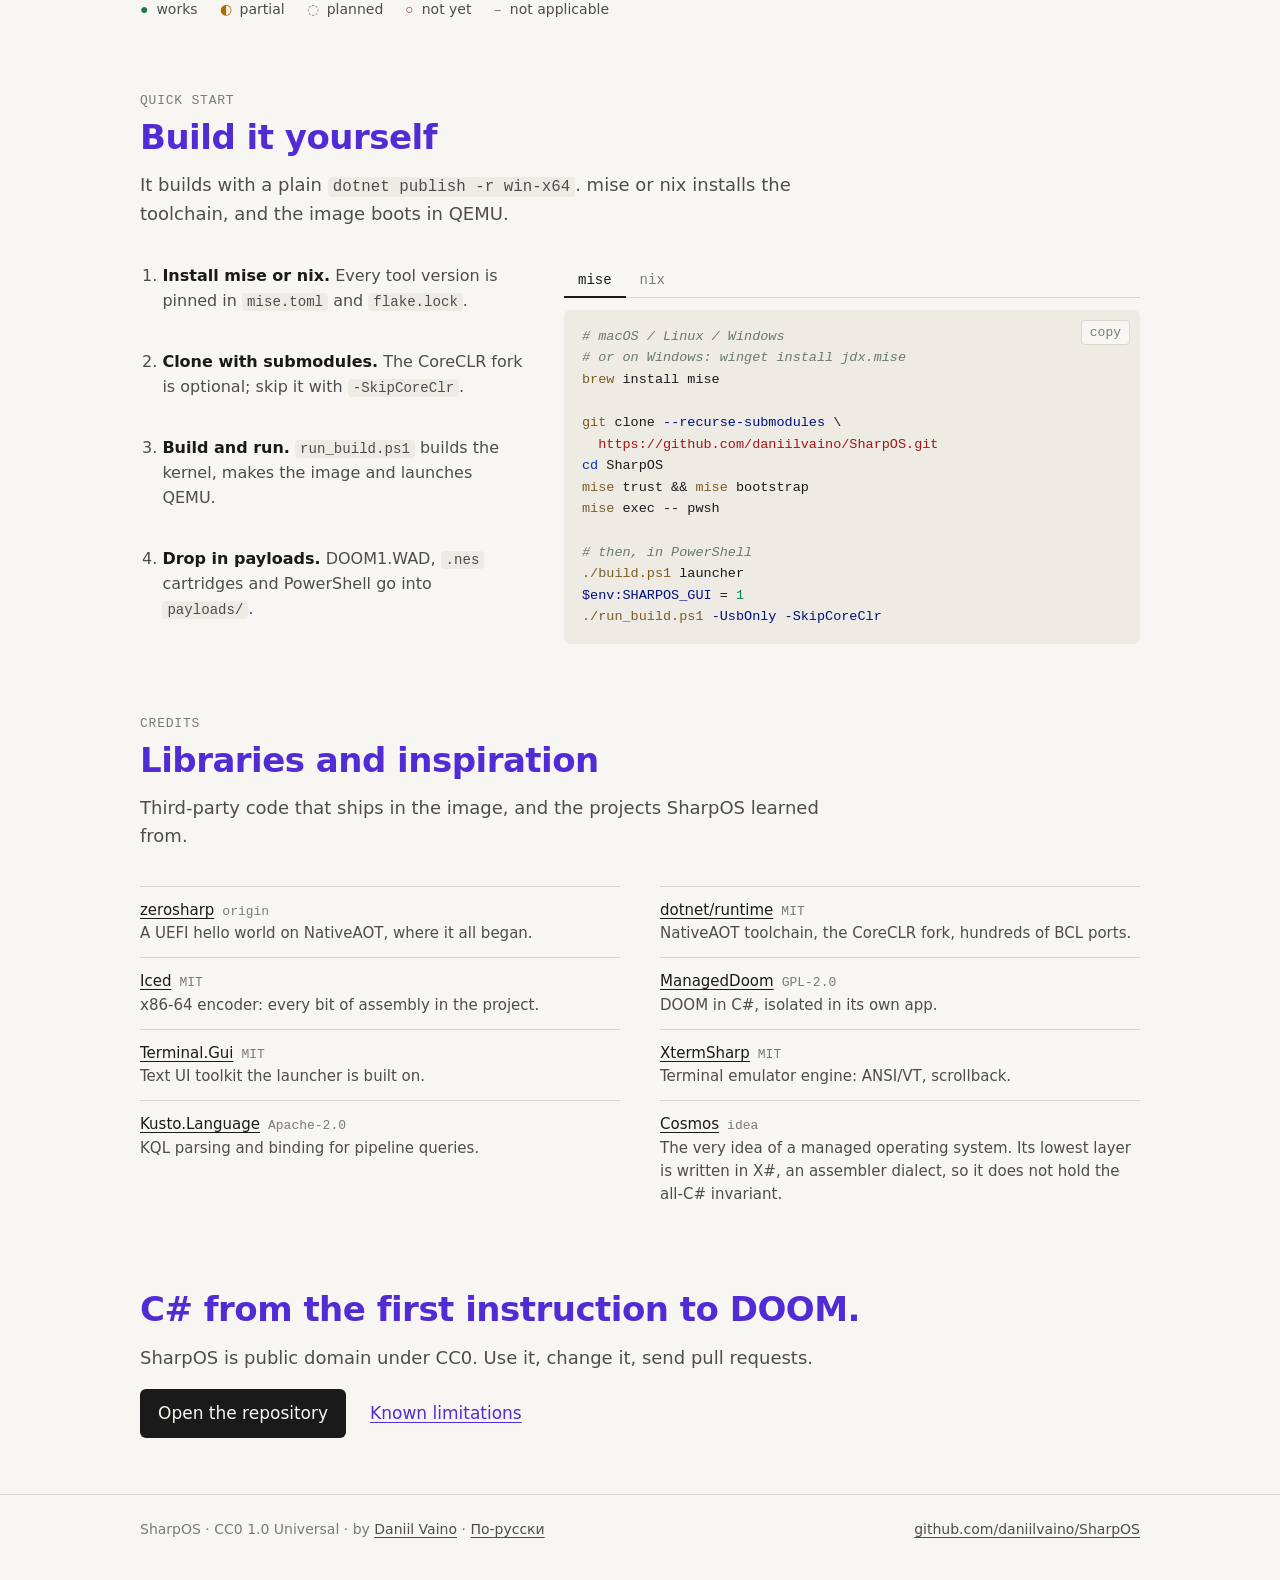
==== commit 493dae31: "Laptop model, author name, Discussions link back, drop JS redirect HP 255 G10 / Ryzen 3 7320U / AMI " ====
--- a/index.html
+++ b/index.html
@@ -5,6 +5,7 @@
 <meta name="viewport" content="width=device-width, initial-scale=1">
 <title>SharpOS — an operating system written entirely in C#</title>
 <meta name="description" content="An experimental x86-64 OS whose kernel, drivers, shell and apps are pure C#, with no C or assembly. Stock PowerShell 7 runs on an optional CoreCLR fork. Boots and runs on a real laptop.">
+<meta name="author" content="Daniil Vaino">
 <meta name="theme-color" content="#f7f6f2" media="(prefers-color-scheme: light)">
 <meta name="theme-color" content="#151515" media="(prefers-color-scheme: dark)">
 <meta property="og:title" content="SharpOS — an operating system written entirely in C#">
@@ -47,13 +48,12 @@
       <div>
         <div class="eyebrow">x86-64 · UEFI · NativeAOT · CC0</div>
         <h1>An operating system written entirely in C#.</h1>
-        <p class="lead">Bootloader, kernel, garbage collector, drivers, shell and applications. The kernel, DOOM and the shell are <strong>pure C#</strong>: not a single <code>.c</code>, <code>.h</code> or <code>.asm</code> file. Stock <strong>PowerShell 7</strong> runs on top of that through an optional CoreCLR fork, which is the one C++ component and lives in a separate submodule. All of it, including CoreCLR, boots and runs on a real laptop, not only in QEMU.</p>
+        <p class="lead">Bootloader, kernel, garbage collector, drivers, shell and applications. The kernel, DOOM and the shell are <strong>pure C#</strong>: not a single <code>.c</code>, <code>.h</code> or <code>.asm</code> file. Stock <strong>PowerShell 7</strong> runs on top of that through an optional CoreCLR fork, which is the one C++ component and lives in a separate submodule. All of it, including CoreCLR, boots and runs on a real laptop (HP 255 G10, Ryzen 3 7320U, AMI firmware), not only in QEMU.</p>
         <div class="actions">
           <a class="btn" href="#start">Build and run it</a>
           <a href="https://github.com/daniilvaino/SharpOS">Repository on GitHub</a>
           <a href="https://github.com/daniilvaino/SharpOS/blob/main/limits.md">Known limitations</a>
         </div>
-        <div class="meta">Last commit <time data-updated datetime="2026-10-13">13 October 2026</time> · build <code data-build>931671e</code> · <a href="https://github.com/daniilvaino/SharpOS/commits/main">commit history</a> · <a href="https://github.com/daniilvaino/SharpOS/issues">issues</a></div>
       </div>
       <div class="term" aria-label="SharpOS boot log">
         <div class="term-bar"><i></i><i></i><i></i><span>COM1 — qemu-system-x86_64</span></div>
@@ -115,6 +115,7 @@
 <span class="c-ok">\home</span> $ DOOM.EXE</pre>
       </div>
     </div>
+    <div class="meta">Last commit <time data-updated datetime="2026-10-13">13 October 2026</time> · build <code data-build>931671e</code> · <a href="https://github.com/daniilvaino/SharpOS/commits/main">commit history</a> · <a href="https://github.com/daniilvaino/SharpOS/discussions">discussions</a></div>
   </div>
 </header>
 
@@ -205,7 +206,7 @@
         <div class="frame"><img src="media/screenshot.png" alt="SharpOS launcher and fetch.exe output" loading="lazy" width="1600" height="855"></div>
         <div>
           <h3>A whole environment</h3>
-          <p>A Terminal.Gui launcher, a bash-syntax shell with history, up to 16 processes via <code>Process.Start</code>, a FAT32 driver that writes, an xHCI USB stack, NES emulators. The whole set, kernel, shell, apps, pipes and CoreCLR with PowerShell, is tested on a real laptop, and the full probe suite passes there.</p>
+          <p>A Terminal.Gui launcher, a bash-syntax shell with history, up to 16 processes via <code>Process.Start</code>, a FAT32 driver that writes, an xHCI USB stack, NES emulators. The whole set, kernel, shell, apps, pipes and CoreCLR with PowerShell, is tested on a real laptop, an HP 255 G10 with a Ryzen 3 7320U, 8 GB of RAM and AMI firmware, and the full probe suite passes there.</p>
           <div class="tags">Terminal.Gui · bash-like shell · xHCI USB · FAT32 r/w · NES</div>
         </div>
       </figure>
@@ -361,7 +362,7 @@
 
 <footer>
   <div class="wrap">
-    <span>SharpOS · CC0 1.0 Universal · by <a href="https://github.com/daniilvaino">daniilvaino</a> · <a href="ru/" hreflang="ru" lang="ru">По-русски</a></span>
+    <span>SharpOS · CC0 1.0 Universal · by <a href="https://github.com/daniilvaino">Daniil Vaino</a> · <a href="ru/" hreflang="ru" lang="ru">По-русски</a></span>
     <a href="https://github.com/daniilvaino/SharpOS">github.com/daniilvaino/SharpOS</a>
   </div>
 </footer>
--- a/assets/site.css
+++ b/assets/site.css
@@ -87,7 +87,7 @@
 .cur { display: inline-block; width: 8px; height: 14px; background: #d8d8d8; vertical-align: -2px; animation: blink 1s steps(1) infinite; }
 @keyframes blink { 50% { opacity: 0; } }
 figure { margin: 0; }
-.meta { margin-top: 22px; font-size: 14px; color: var(--fg-3); }
+.meta { margin-top: 28px; font-size: 14px; color: var(--fg-3); }
 .meta a { color: var(--fg-2); }
 .meta code { font-size: 13px; }
 figcaption { font-size: 14px; color: var(--fg-3); margin-top: 10px; }
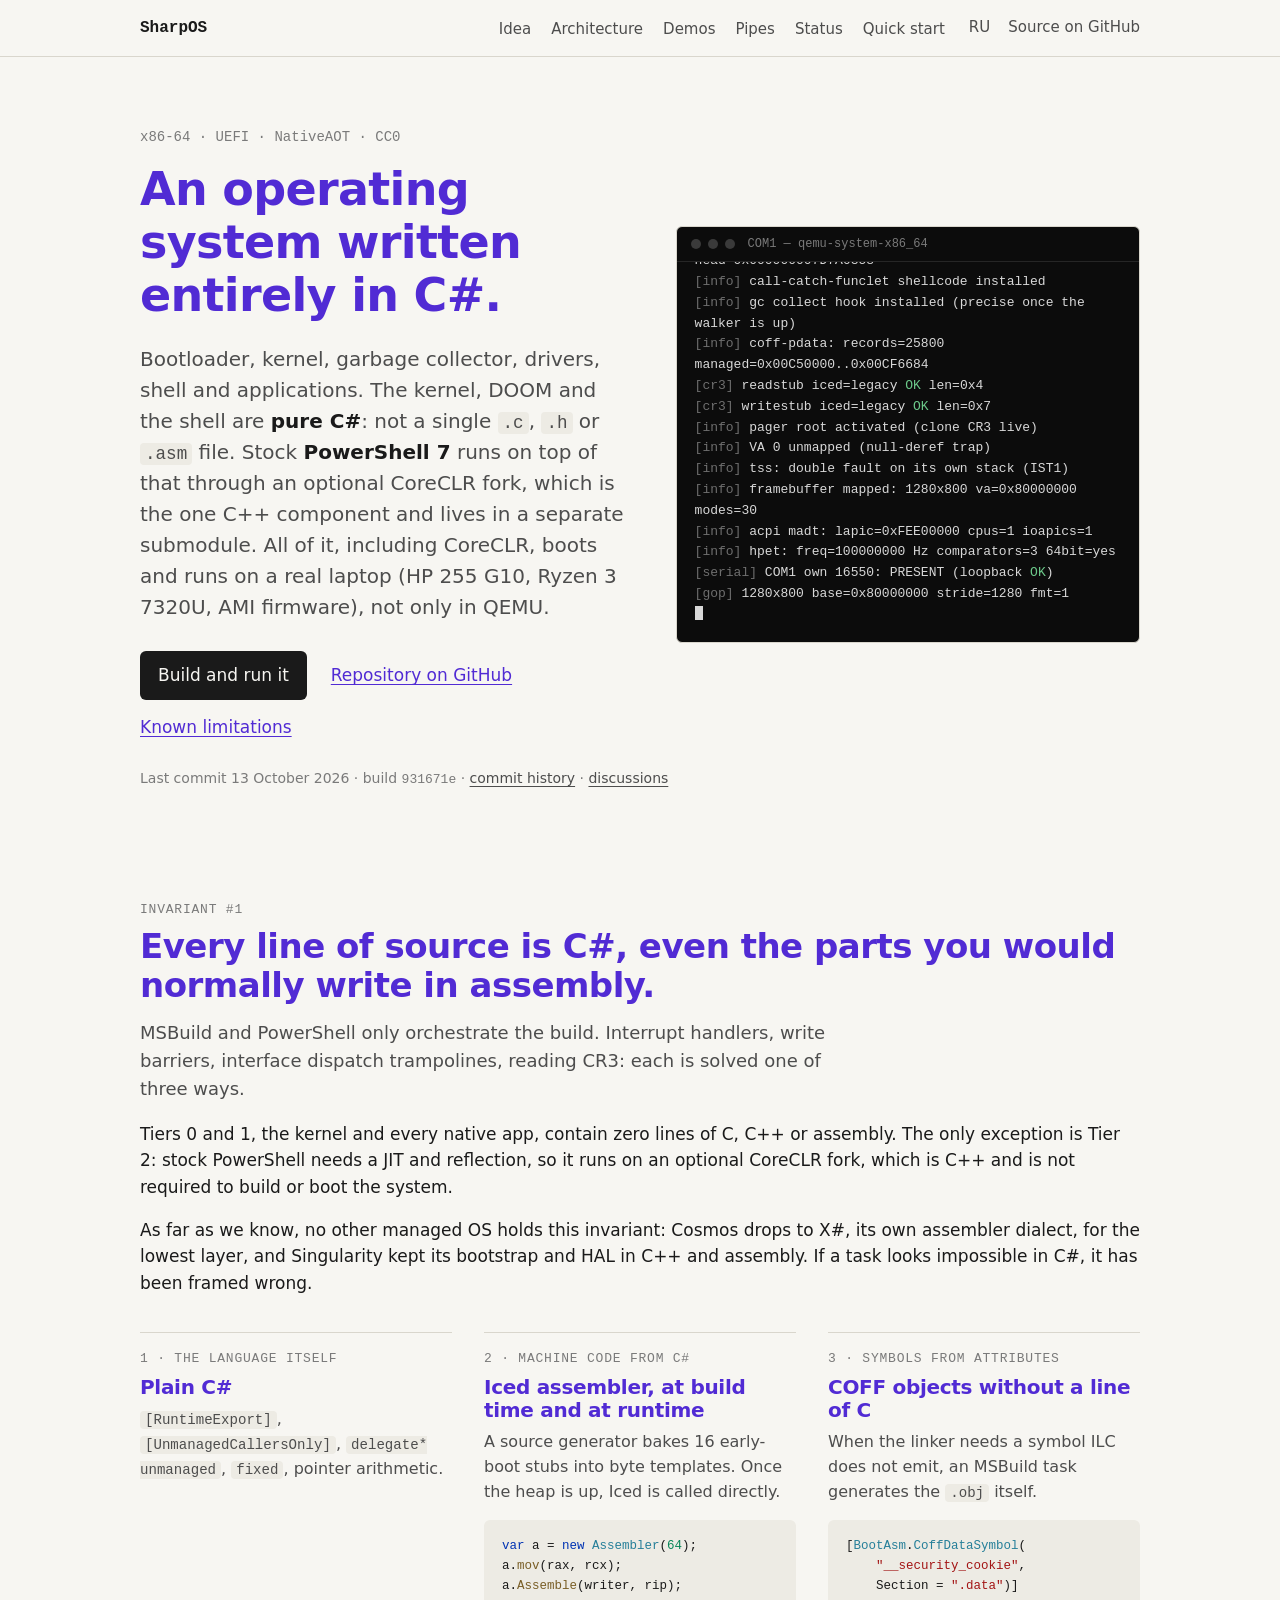
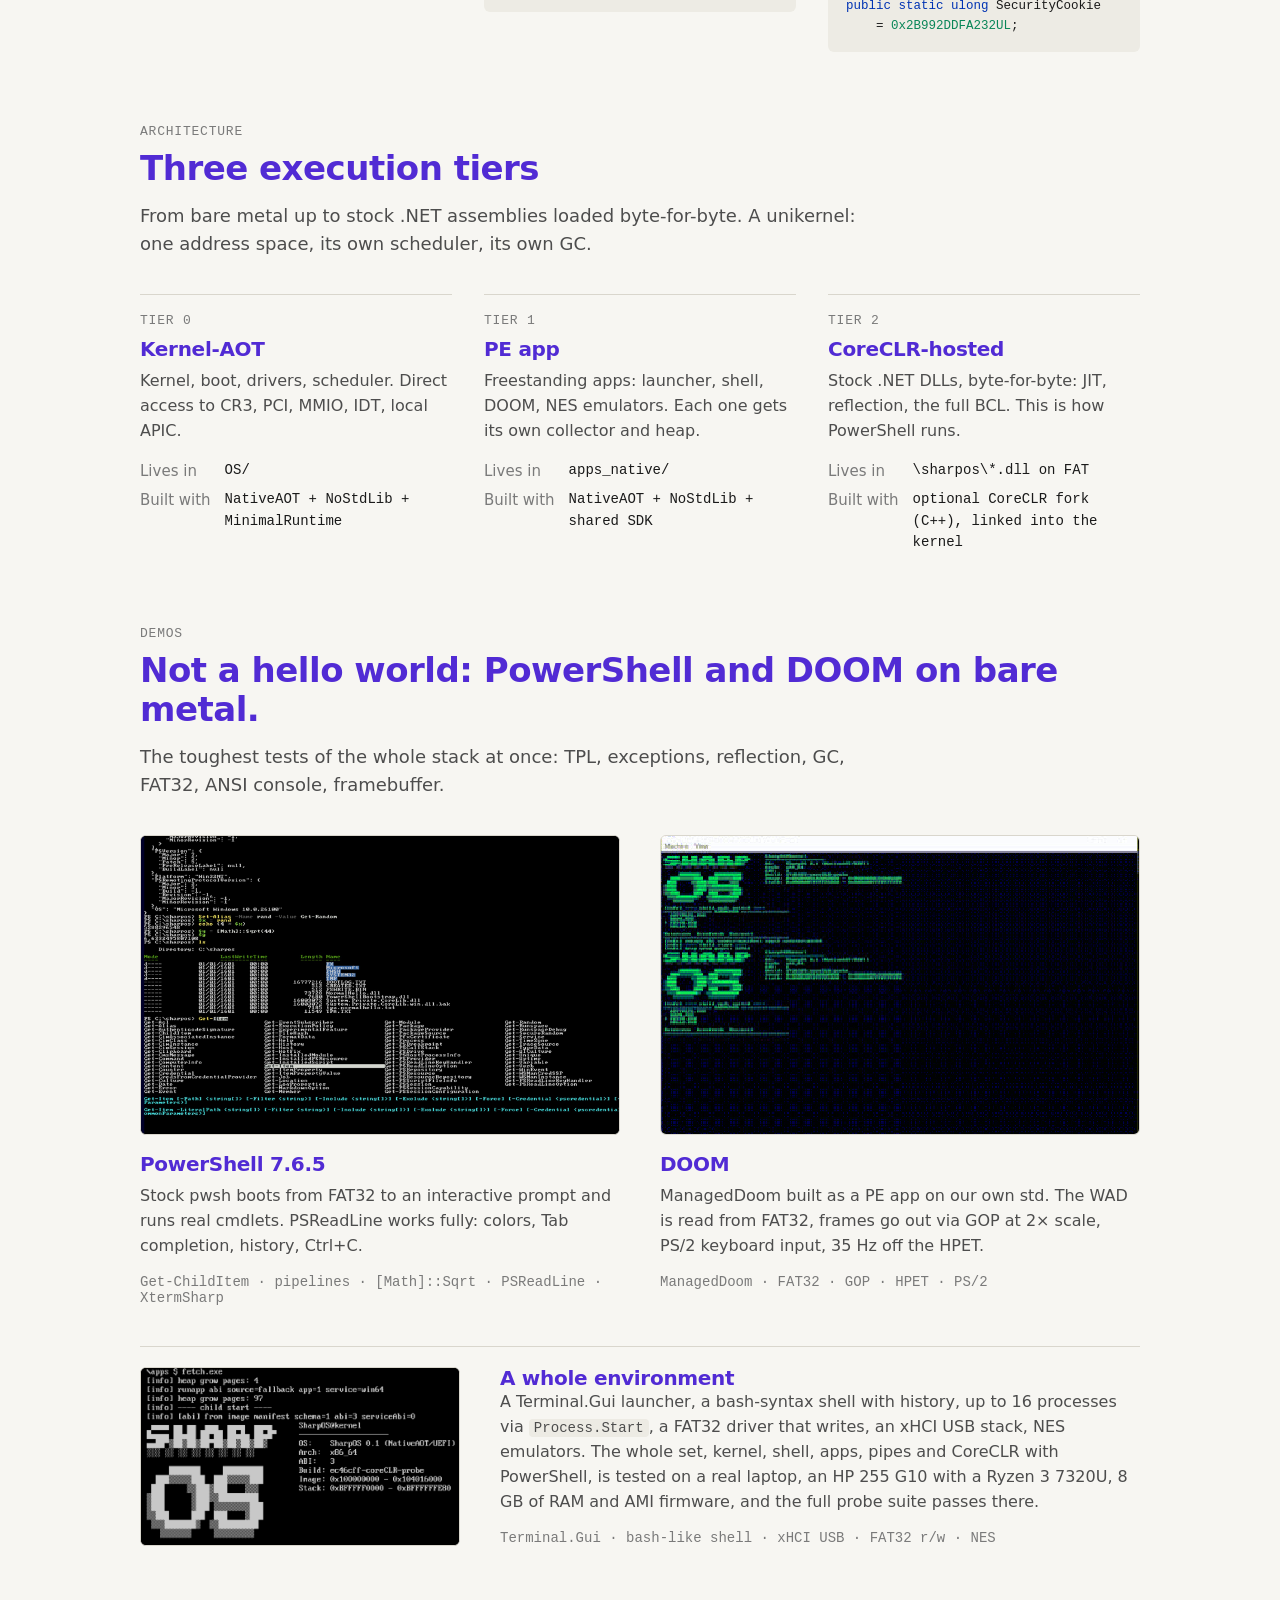
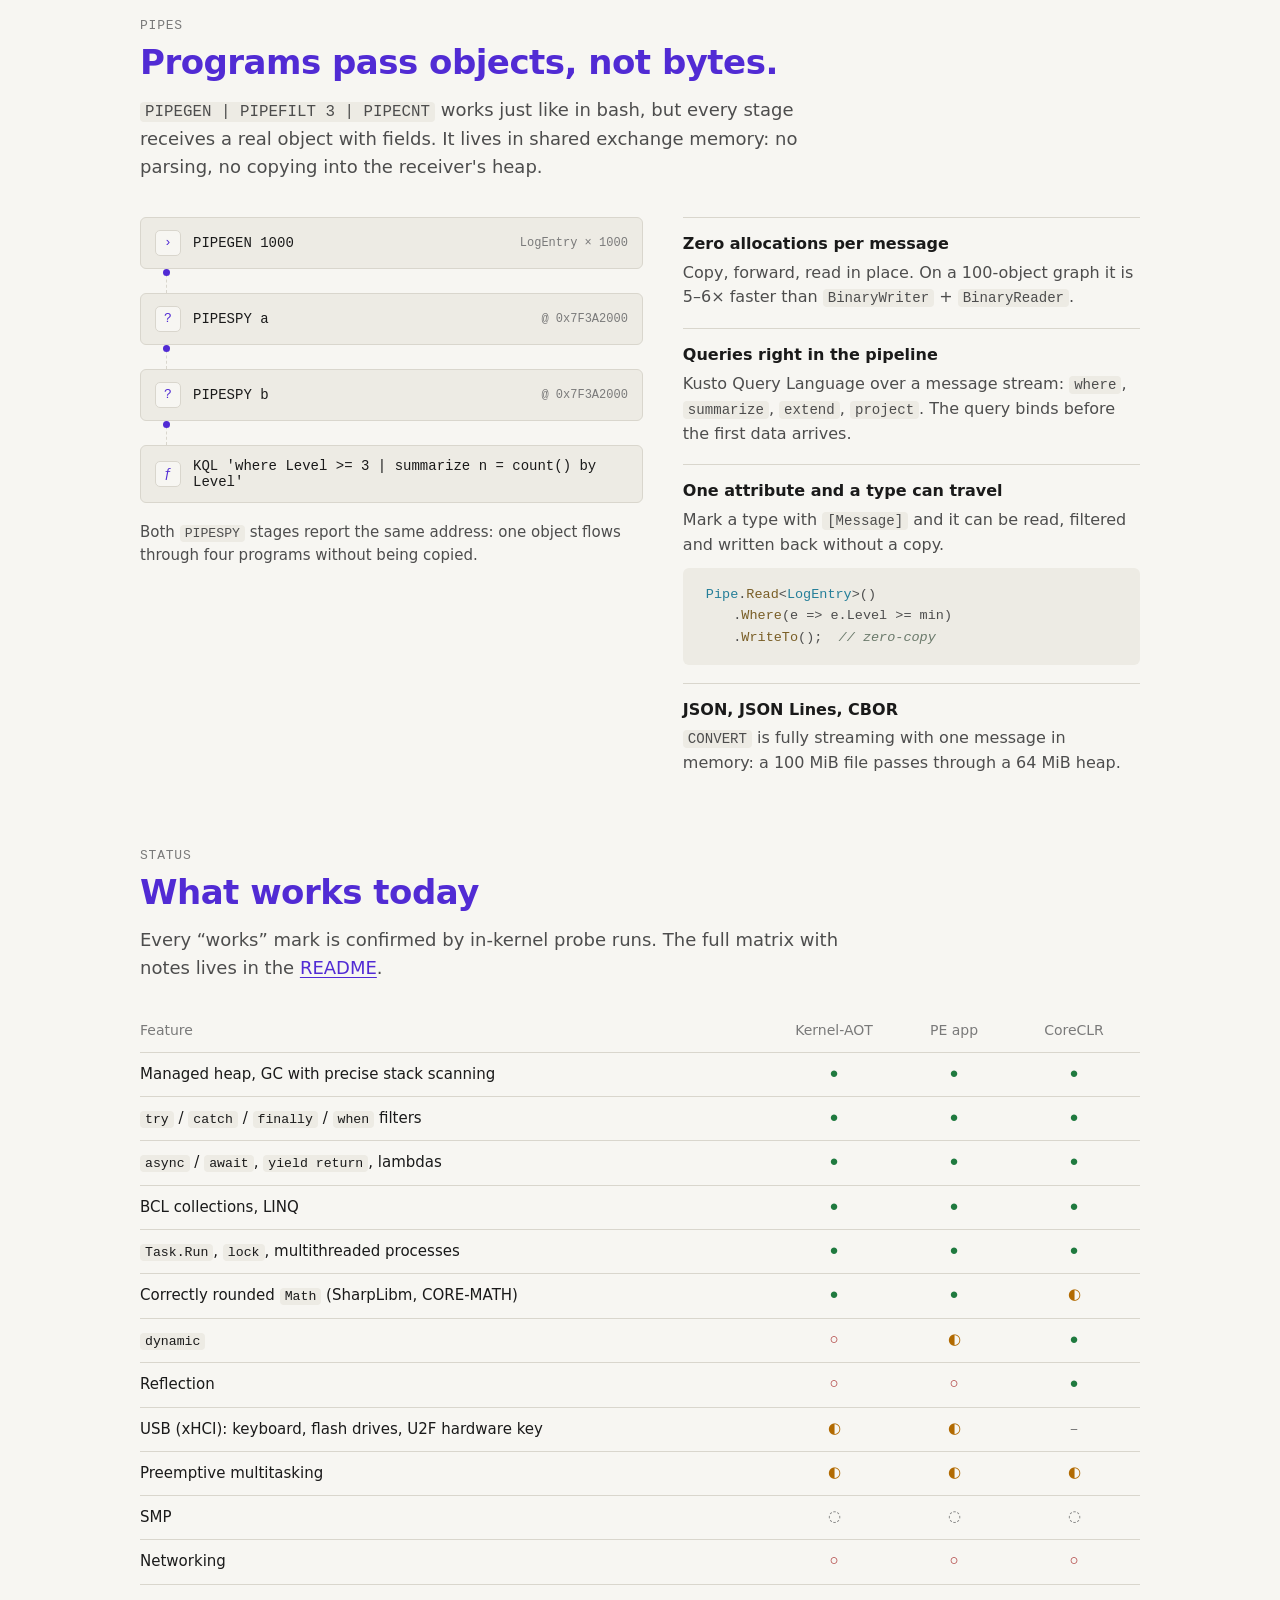
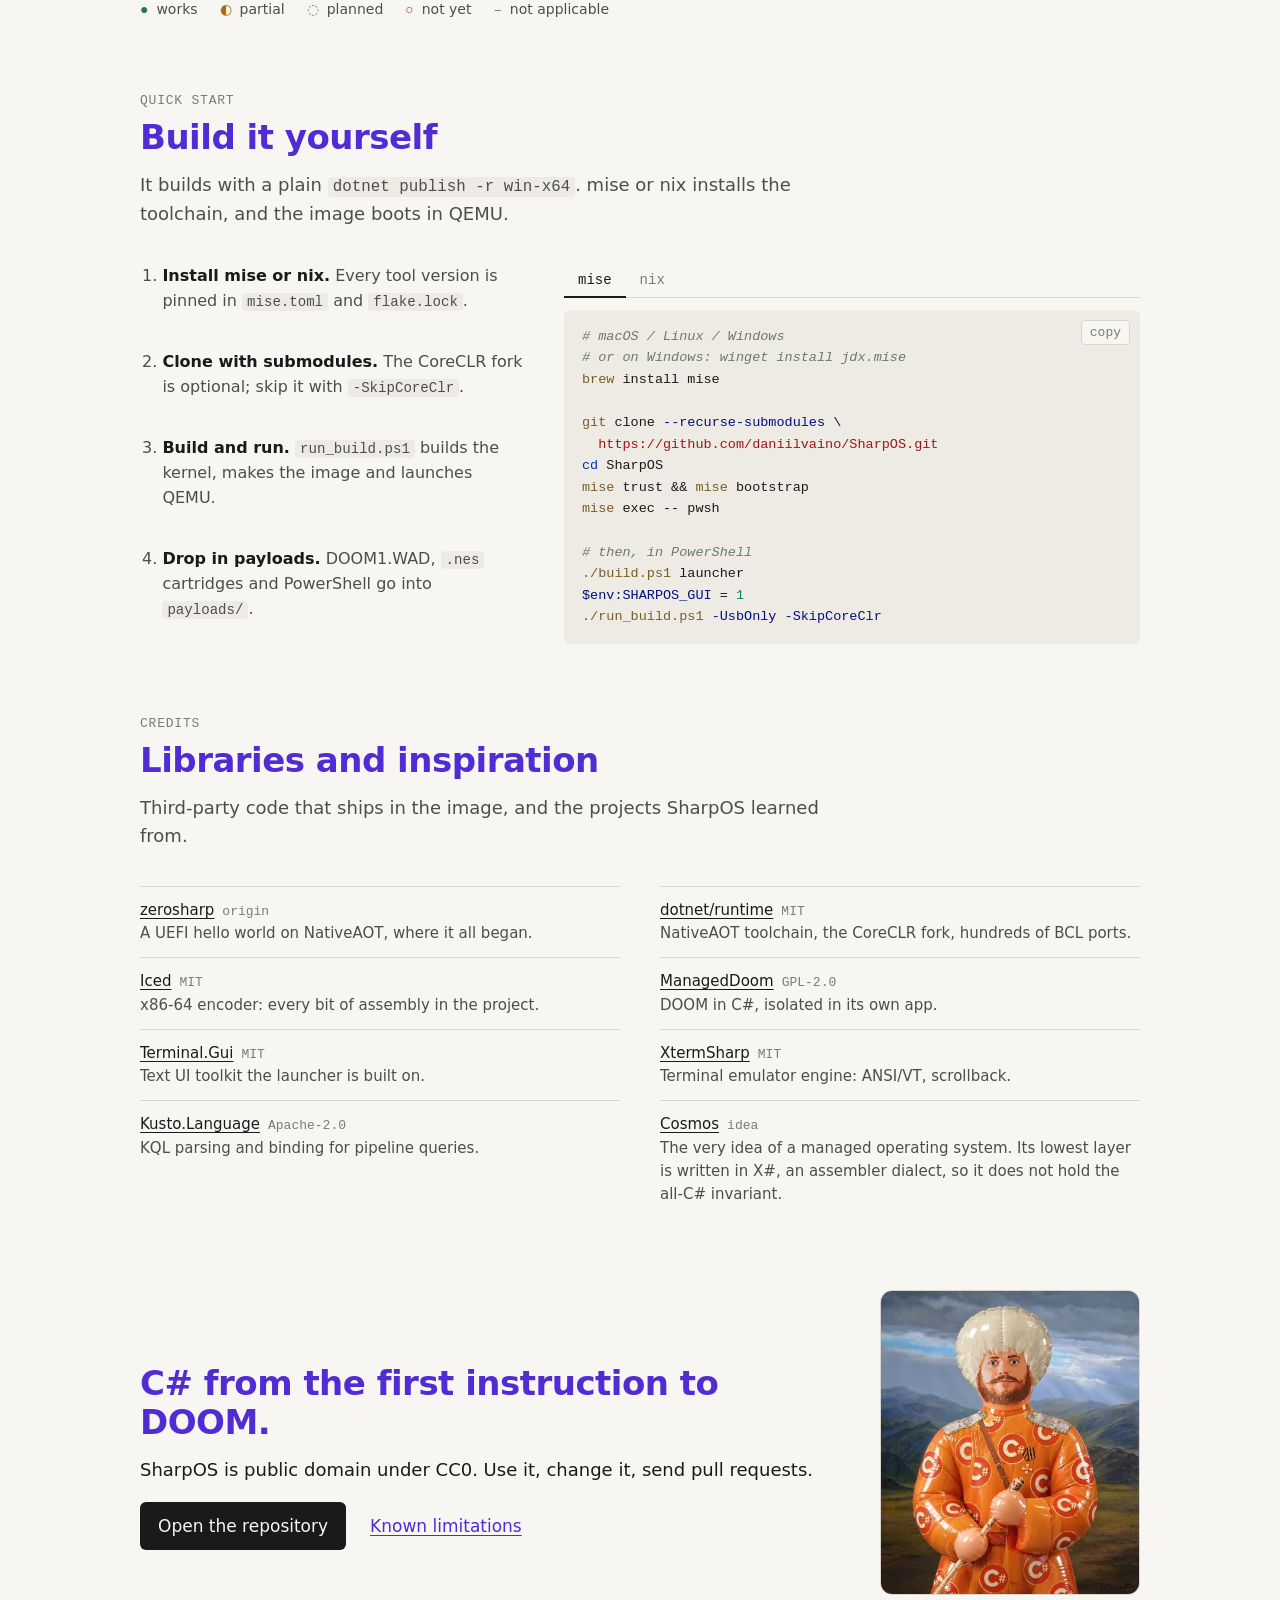
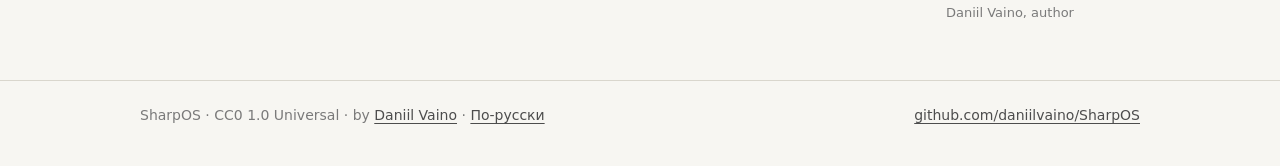
==== commit f51b1138: "Author portrait in the closing section Co-Authored-By: Claude Fable 5.1 <noreply@anthropic.com>" ====
--- a/index.html
+++ b/index.html
@@ -348,13 +348,19 @@
 </section>
 
 <section class="end">
-  <div class="wrap rv">
-    <h2>C# from the first instruction to DOOM.</h2>
-    <p>SharpOS is public domain under CC0. Use it, change it, send pull requests.</p>
-    <div class="actions">
-      <a class="btn" href="https://github.com/daniilvaino/SharpOS">Open the repository</a>
-      <a href="https://github.com/daniilvaino/SharpOS/blob/main/limits.md">Known limitations</a>
-    </div>
+  <div class="wrap rv end-grid">
+    <div>
+      <h2>C# from the first instruction to DOOM.</h2>
+      <p>SharpOS is public domain under CC0. Use it, change it, send pull requests.</p>
+      <div class="actions">
+        <a class="btn" href="https://github.com/daniilvaino/SharpOS">Open the repository</a>
+        <a href="https://github.com/daniilvaino/SharpOS/blob/main/limits.md">Known limitations</a>
+      </div>
+    </div>
+    <figure class="mascot">
+      <img src="media/mascot.webp" width="436" height="512" loading="lazy" alt="Daniil Vaino as an inflatable Cossack in a coat printed with C# logos, in front of mountains">
+      <figcaption>Daniil Vaino, author</figcaption>
+    </figure>
   </div>
 </section>
 
--- a/assets/site.css
+++ b/assets/site.css
@@ -183,6 +183,10 @@
 /* end */
 .end { padding: 72px 0 56px; }
 .end p { font-size: 18px; max-width: 40em; }
+.end-grid { display: grid; grid-template-columns: 1fr auto; gap: 40px; align-items: center; }
+.mascot { width: 260px; margin: 0; }
+.mascot img { display: block; width: 100%; height: auto; border-radius: 12px; border: 1px solid var(--line); }
+.mascot figcaption { margin-top: 8px; font-size: 13px; color: var(--fg-3); text-align: center; }
 footer { border-top: 1px solid var(--line); padding: 24px 0 40px; font-size: 14px; color: var(--fg-3); }
 footer .wrap { display: flex; flex-wrap: wrap; justify-content: space-between; gap: 10px 24px; }
 footer a { color: var(--fg-2); }
@@ -205,6 +209,8 @@
   .term pre { height: 320px; font-size: 12px; }
   section { padding-top: 40px; }
   .end { padding: 40px 0 32px; }
+  .end-grid { grid-template-columns: 1fr; gap: 24px; }
+  .mascot { width: 200px; }
   .cols, .demos, .pipes, .start, .credits { margin-top: 24px; }
   .hero figure { margin-top: 28px; }
   .nav .wrap { flex-wrap: wrap; height: auto; padding-top: 12px; padding-bottom: 12px; gap: 8px 16px; }
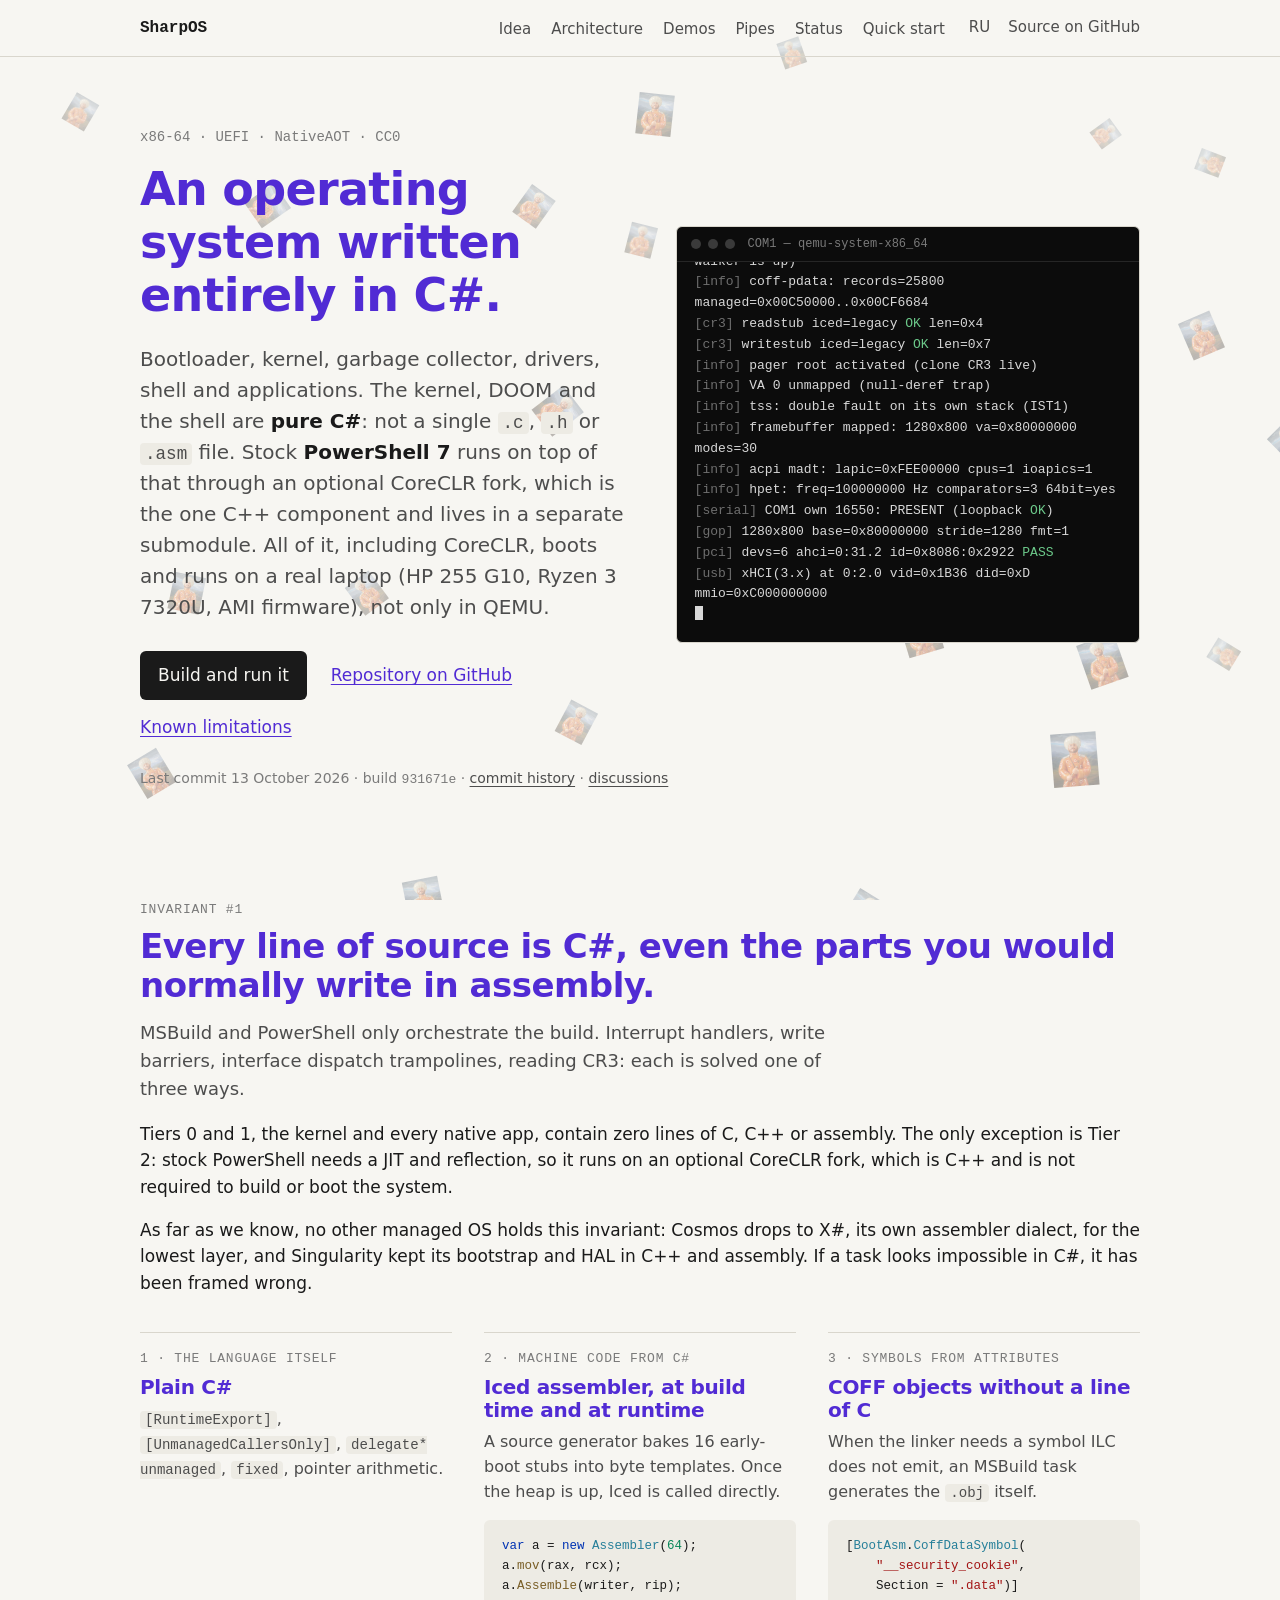
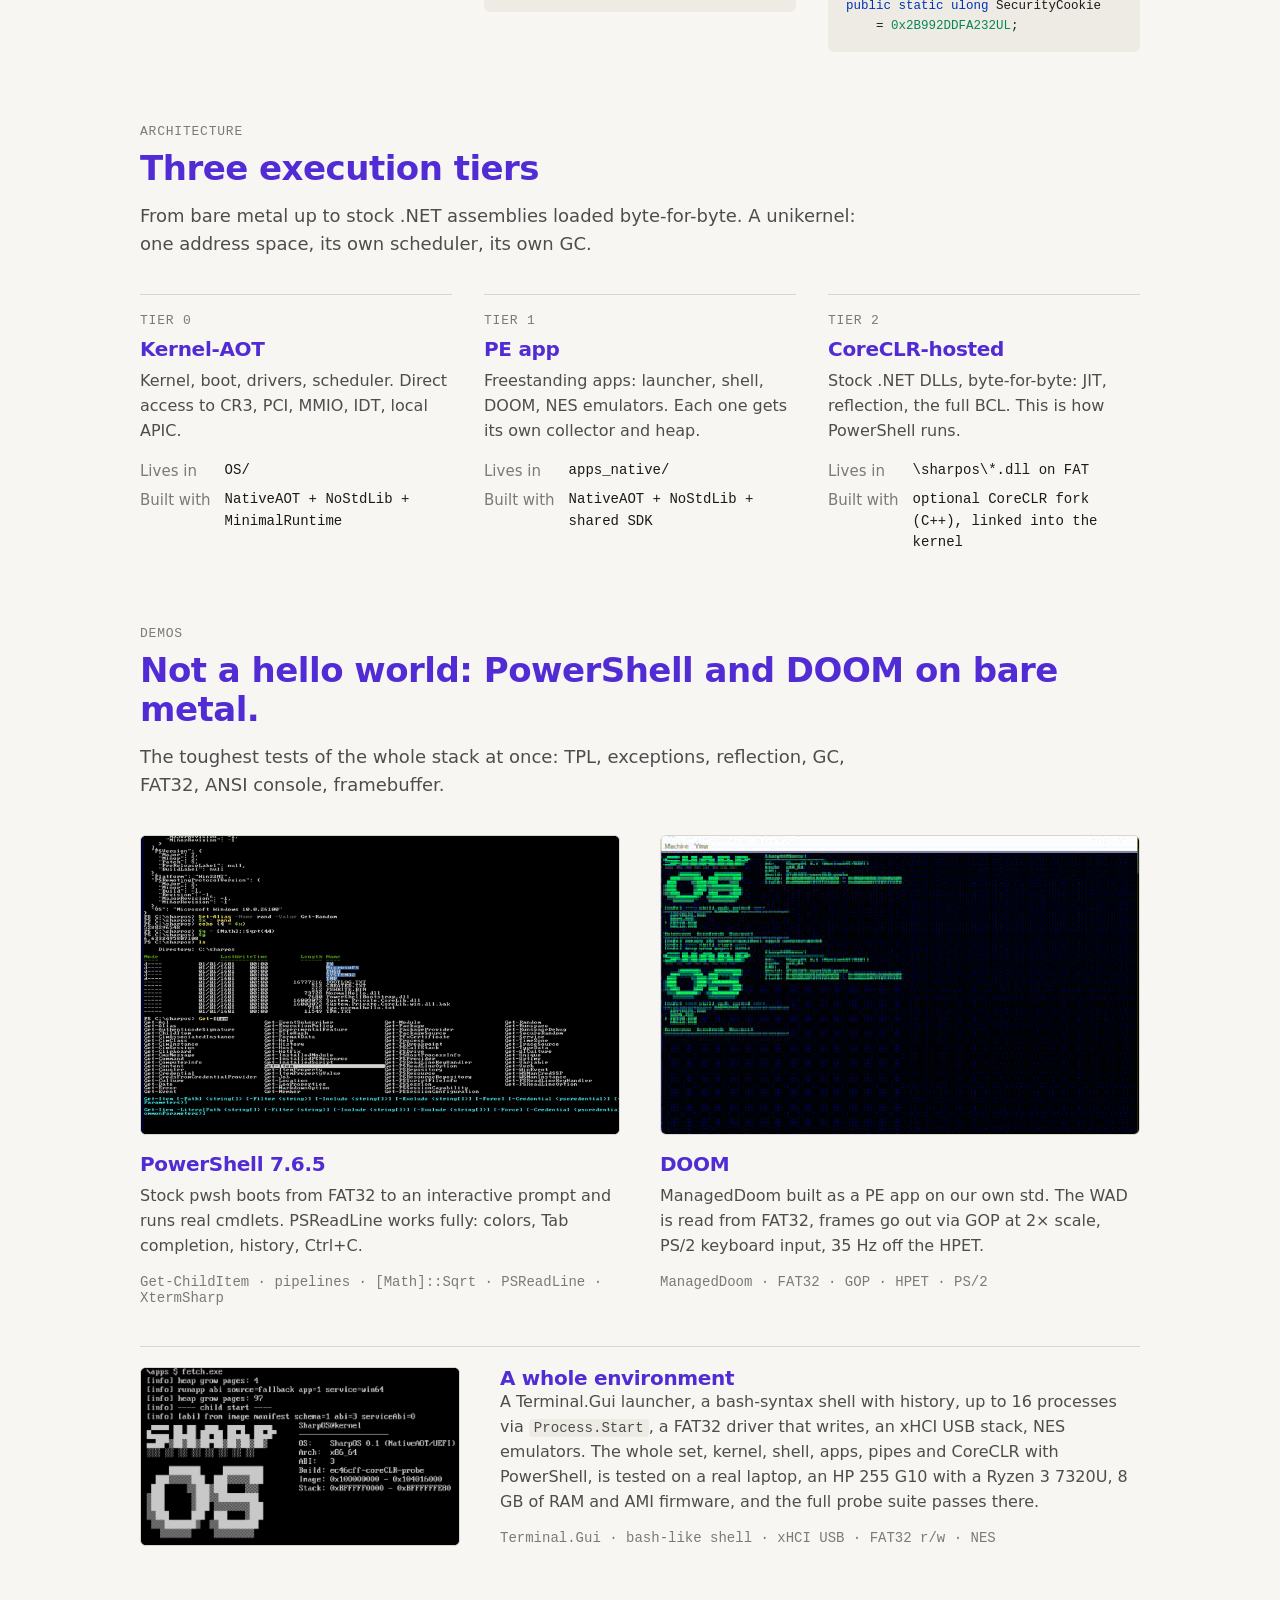
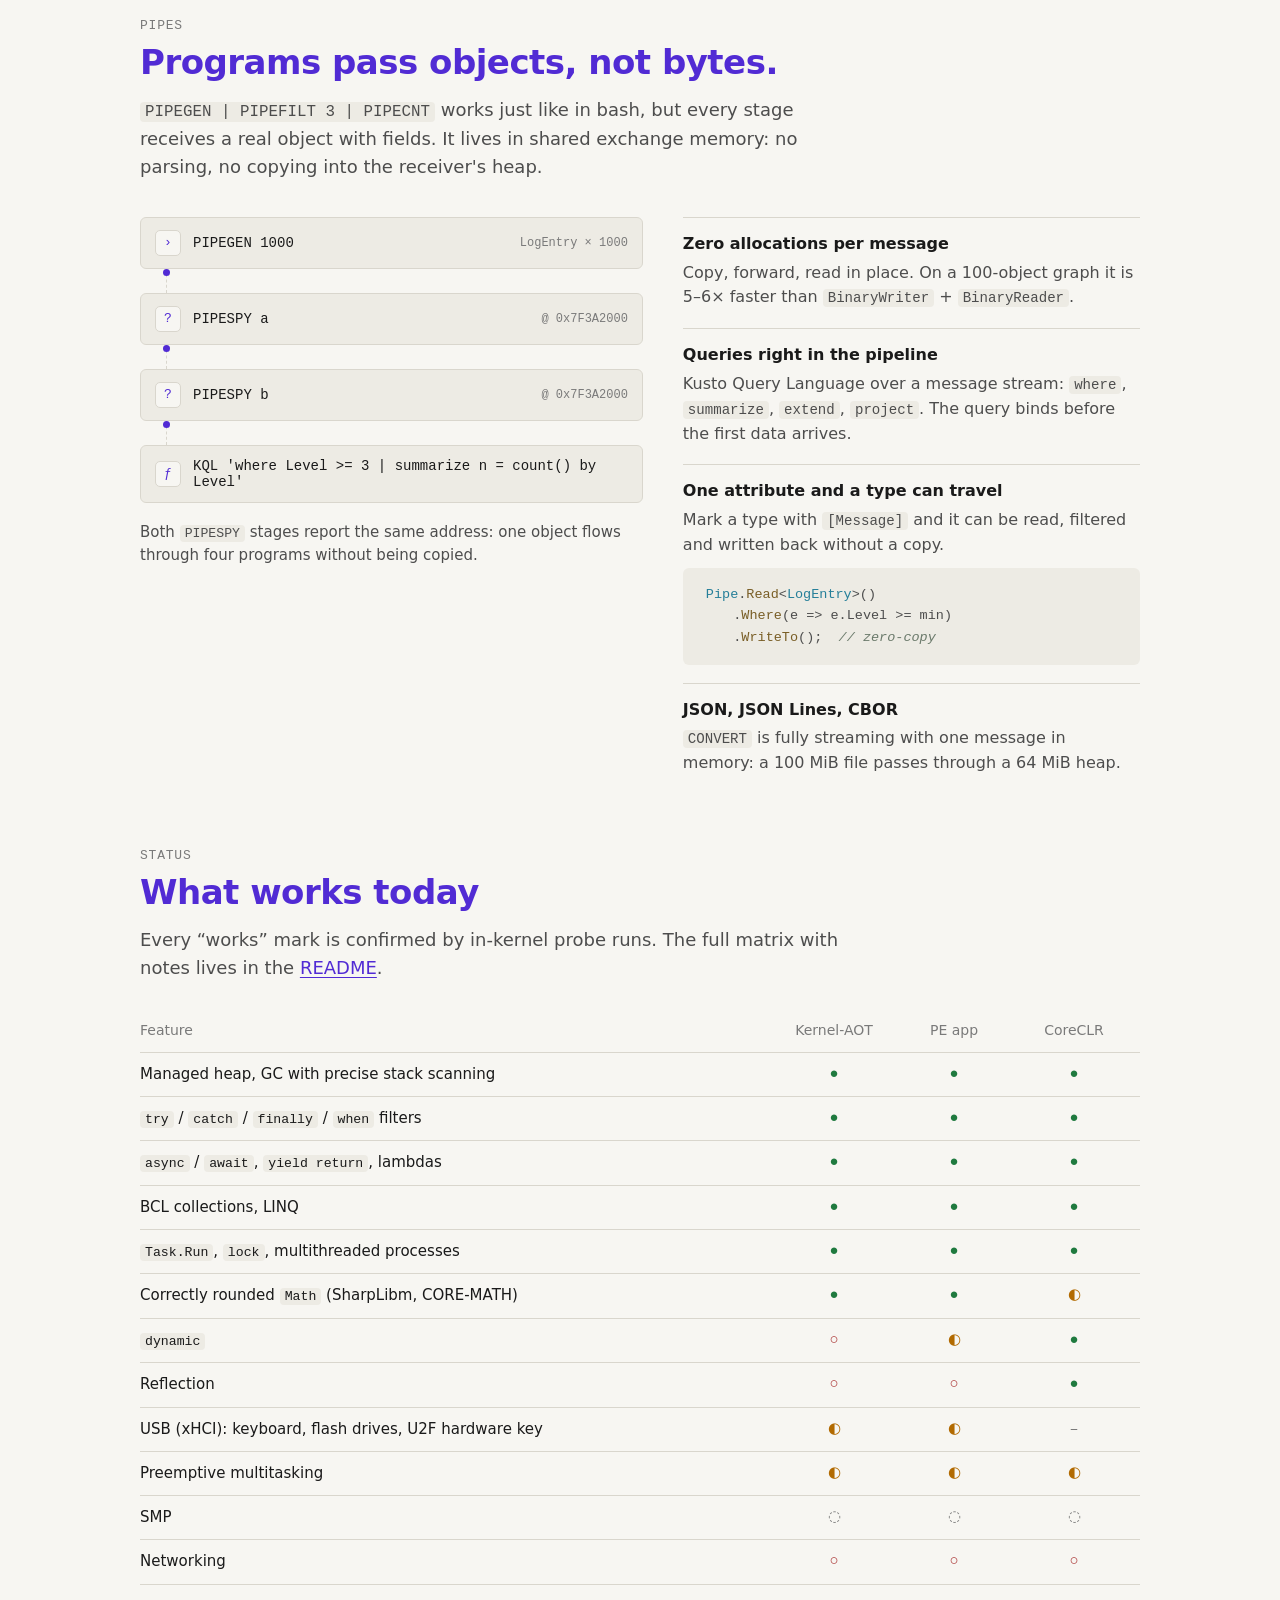
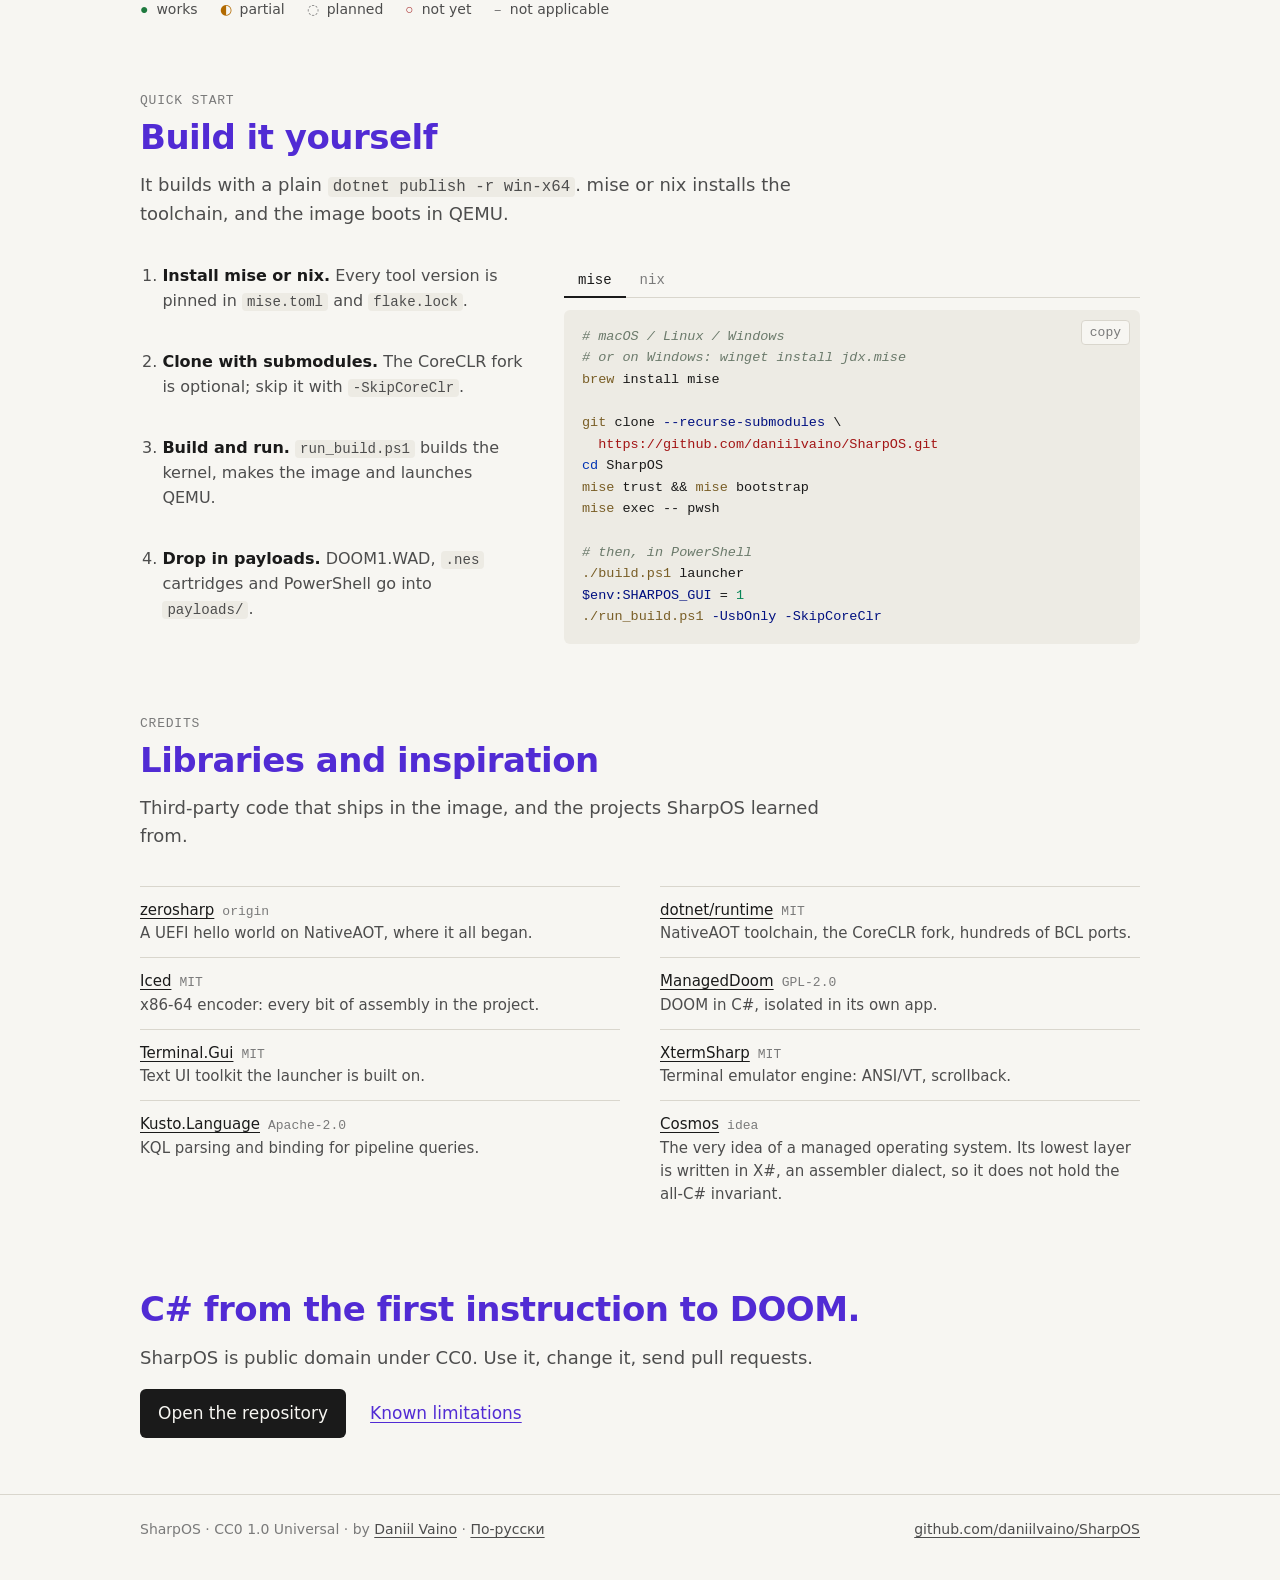
==== commit 659b65b9: "Falling author portraits as a background instead of the static figure Co-Authored-By: Claude Fable 5" ====
--- a/index.html
+++ b/index.html
@@ -348,19 +348,13 @@
 </section>
 
 <section class="end">
-  <div class="wrap rv end-grid">
-    <div>
-      <h2>C# from the first instruction to DOOM.</h2>
-      <p>SharpOS is public domain under CC0. Use it, change it, send pull requests.</p>
-      <div class="actions">
-        <a class="btn" href="https://github.com/daniilvaino/SharpOS">Open the repository</a>
-        <a href="https://github.com/daniilvaino/SharpOS/blob/main/limits.md">Known limitations</a>
-      </div>
-    </div>
-    <figure class="mascot">
-      <img src="media/mascot.webp" width="436" height="512" loading="lazy" alt="Daniil Vaino as an inflatable Cossack in a coat printed with C# logos, in front of mountains">
-      <figcaption>Daniil Vaino, author</figcaption>
-    </figure>
+  <div class="wrap rv">
+    <h2>C# from the first instruction to DOOM.</h2>
+    <p>SharpOS is public domain under CC0. Use it, change it, send pull requests.</p>
+    <div class="actions">
+      <a class="btn" href="https://github.com/daniilvaino/SharpOS">Open the repository</a>
+      <a href="https://github.com/daniilvaino/SharpOS/blob/main/limits.md">Known limitations</a>
+    </div>
   </div>
 </section>
 
--- a/assets/site.css
+++ b/assets/site.css
@@ -183,10 +183,7 @@
 /* end */
 .end { padding: 72px 0 56px; }
 .end p { font-size: 18px; max-width: 40em; }
-.end-grid { display: grid; grid-template-columns: 1fr auto; gap: 40px; align-items: center; }
-.mascot { width: 260px; margin: 0; }
-.mascot img { display: block; width: 100%; height: auto; border-radius: 12px; border: 1px solid var(--line); }
-.mascot figcaption { margin-top: 8px; font-size: 13px; color: var(--fg-3); text-align: center; }
+.snow { position: fixed; inset: 0; width: 100%; height: 100%; z-index: -1; pointer-events: none; }
 footer { border-top: 1px solid var(--line); padding: 24px 0 40px; font-size: 14px; color: var(--fg-3); }
 footer .wrap { display: flex; flex-wrap: wrap; justify-content: space-between; gap: 10px 24px; }
 footer a { color: var(--fg-2); }
@@ -209,8 +206,6 @@
   .term pre { height: 320px; font-size: 12px; }
   section { padding-top: 40px; }
   .end { padding: 40px 0 32px; }
-  .end-grid { grid-template-columns: 1fr; gap: 24px; }
-  .mascot { width: 200px; }
   .cols, .demos, .pipes, .start, .credits { margin-top: 24px; }
   .hero figure { margin-top: 28px; }
   .nav .wrap { flex-wrap: wrap; height: auto; padding-top: 12px; padding-bottom: 12px; gap: 8px 16px; }
